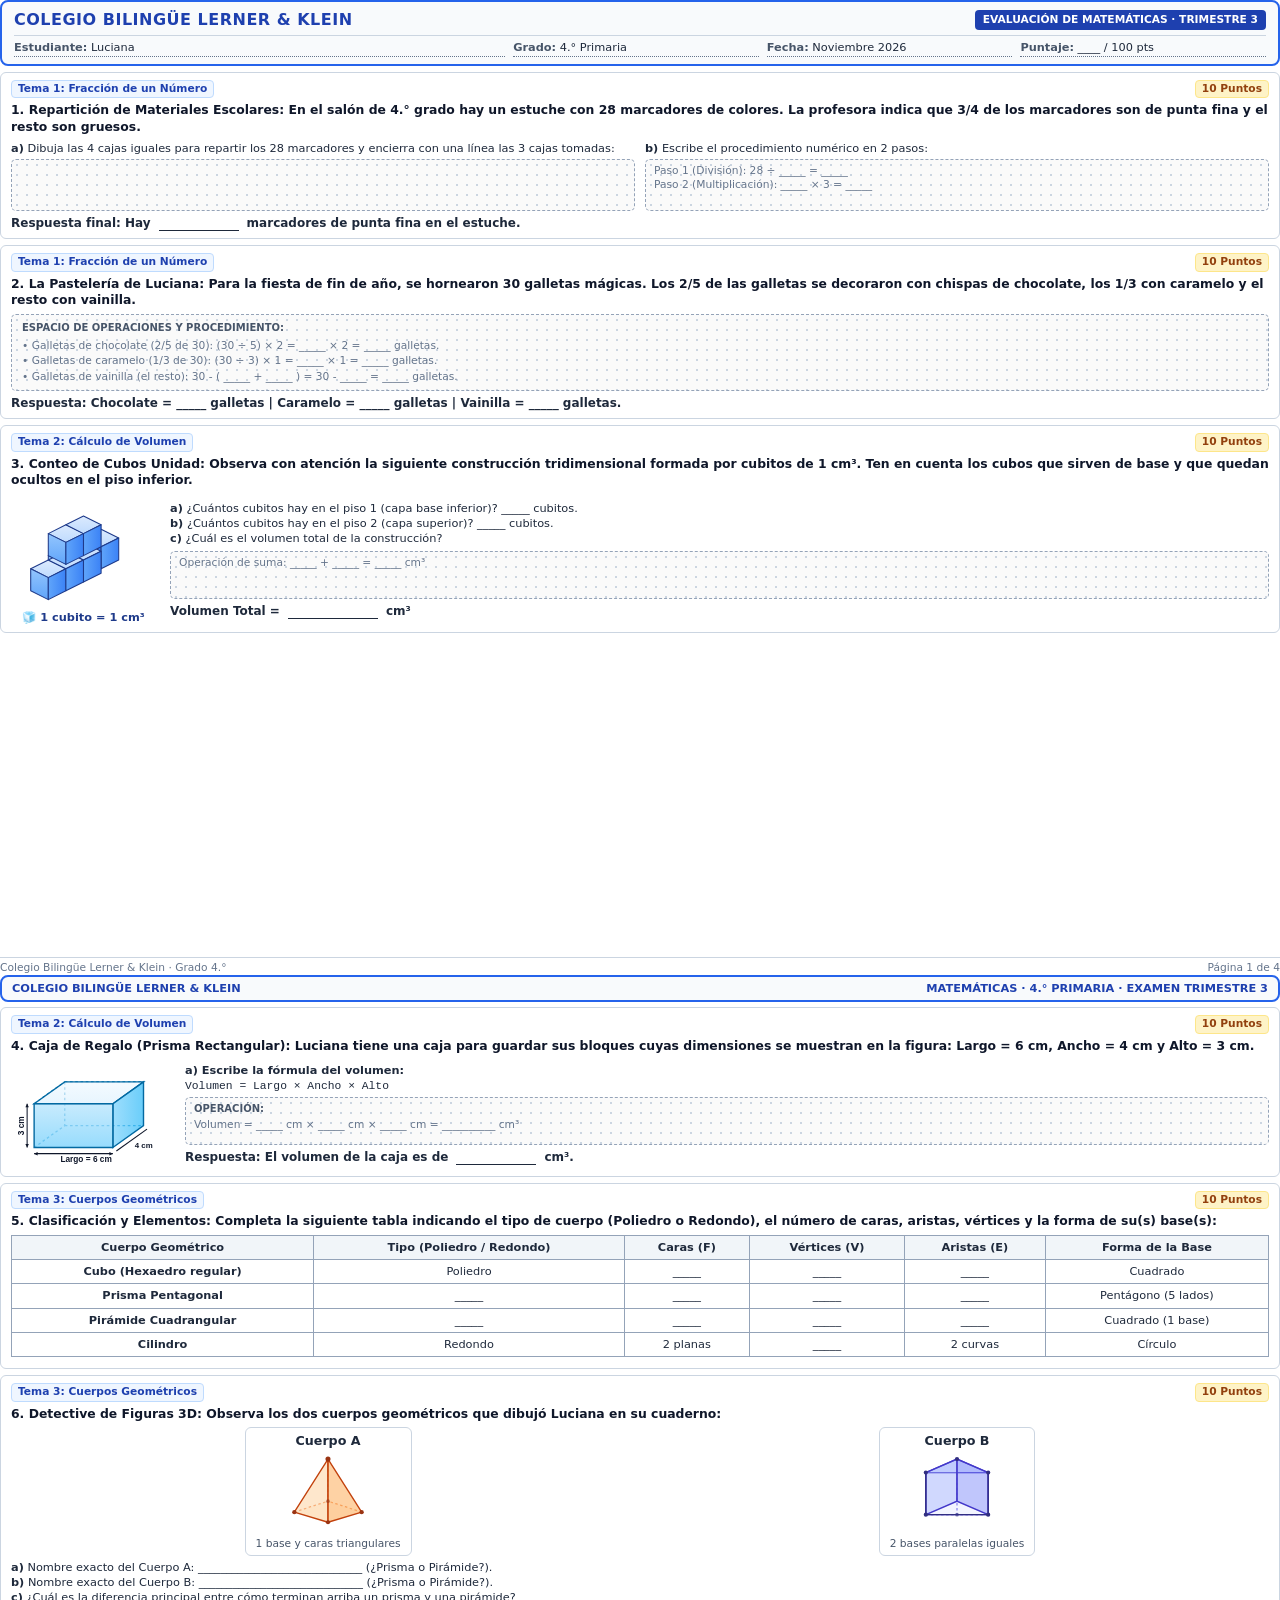
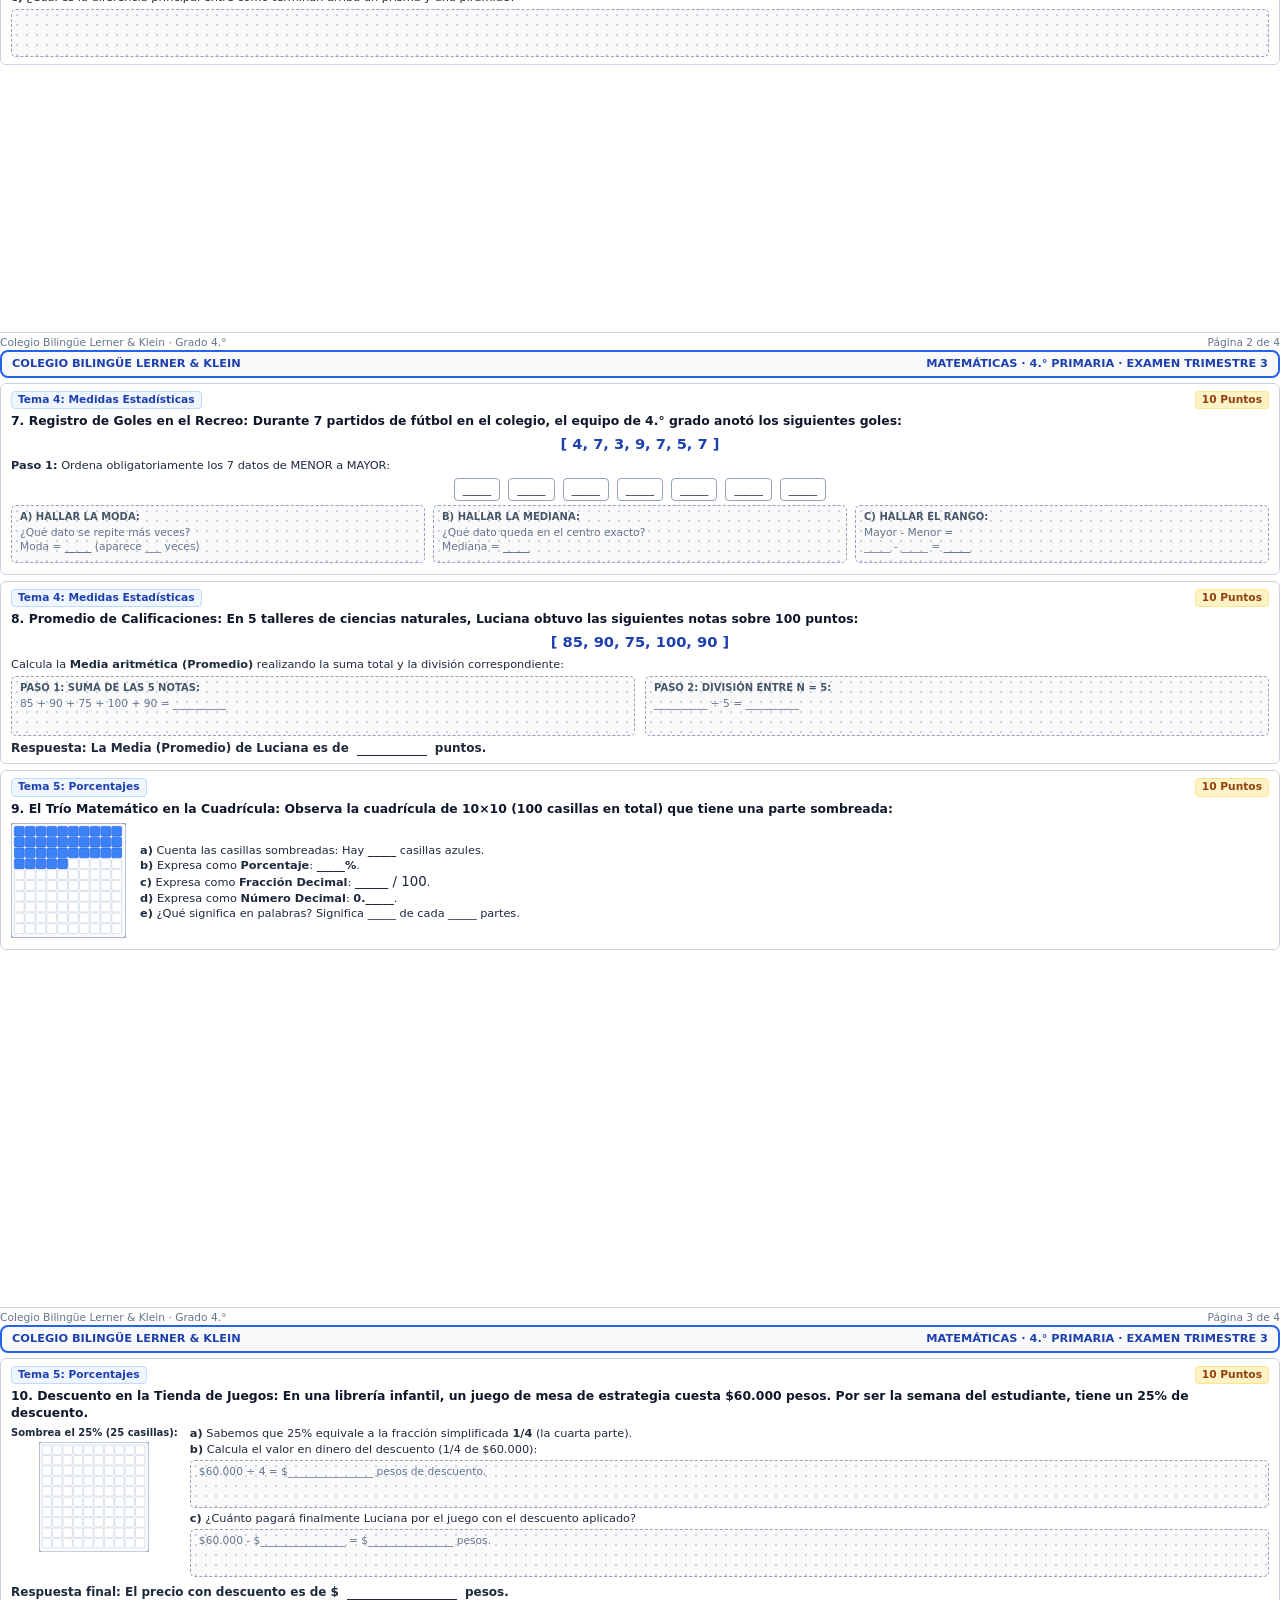
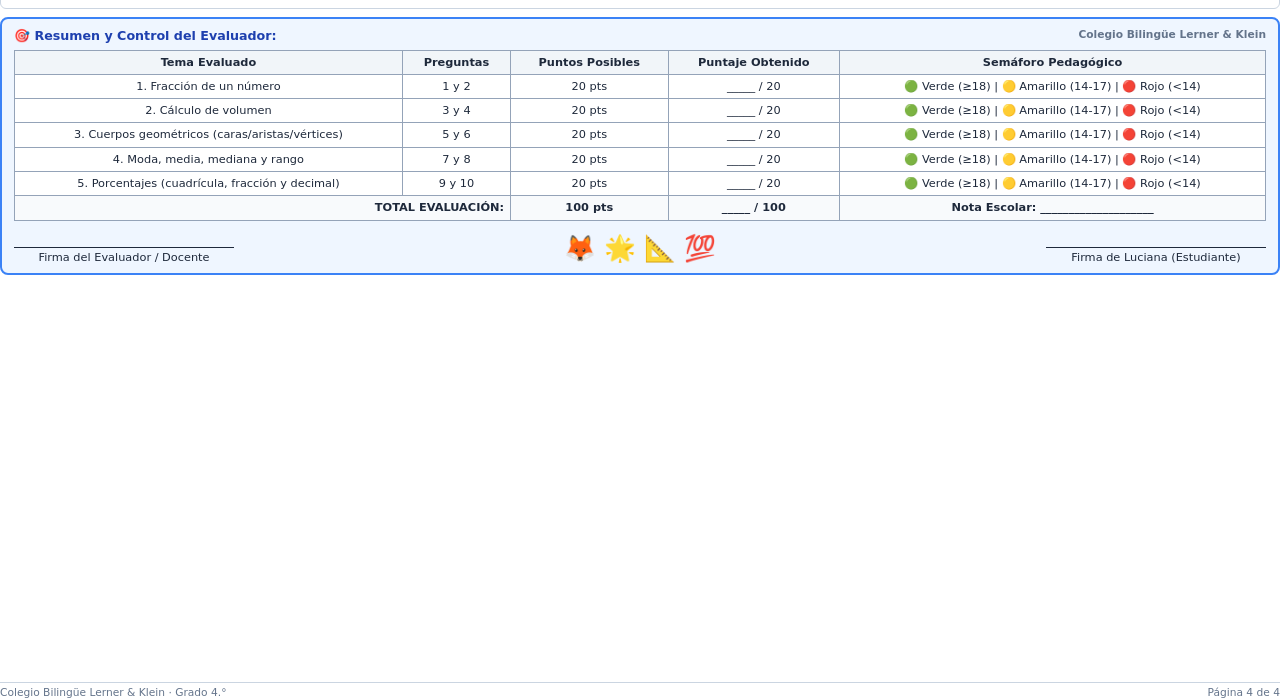
==== simulacro_examen_matematicas.html @ aa6ac7ab "feat: Aventura Matemática Trimestre 3 - Grado 4.° Colegio Lerner & Klein" ====
<!DOCTYPE html>
<html lang="es">
<head>
<meta charset="utf-8">
<title>Simulacro de Examen - Matemáticas Primaria Grado 4.°</title>
<style>
  @page {
    size: letter portrait;
    margin: 9mm 11mm 9mm 11mm;
  }
  * {
    box-sizing: border-box;
  }
  body {
    font-family: 'Lato', 'DejaVu Sans', 'Helvetica Neue', Arial, sans-serif;
    color: #1e293b;
    margin: 0;
    padding: 0;
    font-size: 9.5pt;
    line-height: 1.35;
    background: #ffffff;
  }
  .page {
    page-break-after: always;
    height: 258mm;
    max-height: 258mm;
    display: flex;
    flex-direction: column;
    justify-content: space-between;
    position: relative;
    overflow: hidden;
  }
  .page:last-child {
    page-break-after: avoid;
  }
  
  /* Encabezado Escolar */
  .header-card {
    border: 2px solid #2563eb;
    border-radius: 8px;
    padding: 7px 12px;
    background: #f8fafc;
    margin-bottom: 6px;
  }
  .header-title-row {
    display: flex;
    justify-content: space-between;
    align-items: center;
    border-bottom: 1.5px solid #cbd5e1;
    padding-bottom: 4px;
    margin-bottom: 4px;
  }
  .school-title {
    font-size: 12pt;
    font-weight: 800;
    color: #1e40af;
    text-transform: uppercase;
    letter-spacing: 0.5px;
  }
  .badge-exam {
    background: #1e40af;
    color: white;
    padding: 3px 8px;
    border-radius: 4px;
    font-size: 8pt;
    font-weight: 700;
  }
  .header-info-grid {
    display: grid;
    grid-template-columns: 2fr 1fr 1fr 1fr;
    gap: 8px;
    font-size: 8.5pt;
  }
  .field-box {
    border-bottom: 1px dotted #64748b;
    padding-bottom: 1px;
  }
  .field-label {
    font-weight: 700;
    color: #475569;
  }
  
  /* Cajas de Preguntas */
  .question-card {
    border: 1.5px solid #cbd5e1;
    border-radius: 6px;
    padding: 7px 10px;
    margin-bottom: 6px;
    background: #ffffff;
  }
  .question-header {
    display: flex;
    justify-content: space-between;
    align-items: center;
    margin-bottom: 4px;
  }
  .q-badge {
    background: #eff6ff;
    color: #1e40af;
    border: 1px solid #bfdbfe;
    border-radius: 4px;
    padding: 1px 6px;
    font-weight: 800;
    font-size: 8pt;
  }
  .q-points {
    background: #fef3c7;
    color: #92400e;
    border: 1px solid #fde68a;
    border-radius: 4px;
    padding: 1px 6px;
    font-weight: 800;
    font-size: 8pt;
  }
  .q-text {
    font-weight: 600;
    font-size: 9.3pt;
    color: #0f172a;
    margin-bottom: 5px;
  }
  
  /* Espacios de Trabajo / Procedimiento */
  .work-grid {
    border: 1px dashed #94a3b8;
    background-color: #fafafa;
    background-image: radial-gradient(#cbd5e1 1px, transparent 1px);
    background-size: 10px 10px;
    border-radius: 5px;
    min-height: 48px;
    padding: 4px 8px;
    font-size: 8pt;
    color: #64748b;
  }
  .work-grid-title {
    font-weight: 700;
    color: #475569;
    font-size: 7.5pt;
    text-transform: uppercase;
    margin-bottom: 2px;
  }
  
  .answer-box {
    display: flex;
    align-items: center;
    gap: 8px;
    margin-top: 4px;
    font-weight: 700;
    font-size: 9pt;
  }
  .answer-line {
    flex: 1;
    border-bottom: 1.5px solid #1e293b;
    min-height: 16px;
  }
  
  .footer-row {
    display: flex;
    justify-content: space-between;
    align-items: center;
    border-top: 1px solid #cbd5e1;
    padding-top: 3px;
    font-size: 8pt;
    color: #64748b;
  }

  /* Tablas de Examen */
  .exam-table {
    width: 100%;
    border-collapse: collapse;
    margin: 4px 0;
    font-size: 8.5pt;
  }
  .exam-table th, .exam-table td {
    border: 1px solid #94a3b8;
    padding: 4px 6px;
    text-align: center;
  }
  .exam-table th {
    background: #f1f5f9;
    font-weight: 700;
    color: #1e293b;
  }
</style>
</head>
<body>

<!-- PÁGINA 1: FRACCIONES DE UN NÚMERO Y VOLUMEN -->
<div class="page">
  <div>
    <div class="header-card">
      <div class="header-title-row">
        <div class="school-title">Colegio Bilingüe Lerner & Klein</div>
        <div class="badge-exam">EVALUACIÓN DE MATEMÁTICAS · TRIMESTRE 3</div>
      </div>
      <div class="header-info-grid">
        <div class="field-box"><span class="field-label">Estudiante:</span> Luciana</div>
        <div class="field-box"><span class="field-label">Grado:</span> 4.° Primaria</div>
        <div class="field-box"><span class="field-label">Fecha:</span> Noviembre 2026</div>
        <div class="field-box"><span class="field-label">Puntaje:</span> ____ / 100 pts</div>
      </div>
    </div>

    <!-- PREGUNTA 1: Fracción de un número con reparto gráfico -->
    <div class="question-card">
      <div class="question-header">
        <span class="q-badge">Tema 1: Fracción de un Número</span>
        <span class="q-points">10 Puntos</span>
      </div>
      <div class="q-text">
        <b>1. Repartición de Materiales Escolares:</b> En el salón de 4.° grado hay un estuche con <b>28 marcadores de colores</b>.
        La profesora indica que <b>3/4</b> de los marcadores son de punta fina y el resto son gruesos.
      </div>
      <div style="display: flex; gap: 10px; margin-bottom: 4px;">
        <div style="flex: 1;">
          <div style="font-size: 8.5pt; margin-bottom: 3px;">
            <b>a)</b> Dibuja las 4 cajas iguales para repartir los 28 marcadores y encierra con una línea las 3 cajas tomadas:
          </div>
          <div class="work-grid" style="height: 52px;"></div>
        </div>
        <div style="flex: 1;">
          <div style="font-size: 8.5pt; margin-bottom: 3px;">
            <b>b)</b> Escribe el procedimiento numérico en 2 pasos:
          </div>
          <div class="work-grid" style="height: 52px;">
            Paso 1 (División): 28 ÷ _____ = _____<br>
            Paso 2 (Multiplicación): _____ × 3 = _____
          </div>
        </div>
      </div>
      <div class="answer-box">
        <span>Respuesta final: Hay</span>
        <div class="answer-line" style="max-width: 80px;"></div>
        <span>marcadores de punta fina en el estuche.</span>
      </div>
    </div>

    <!-- PREGUNTA 2: Problema contextual de fracciones -->
    <div class="question-card">
      <div class="question-header">
        <span class="q-badge">Tema 1: Fracción de un Número</span>
        <span class="q-points">10 Puntos</span>
      </div>
      <div class="q-text">
        <b>2. La Pastelería de Luciana:</b> Para la fiesta de fin de año, se hornearon <b>30 galletas mágicas</b>.
        Los <b>2/5</b> de las galletas se decoraron con chispas de chocolate, los <b>1/3</b> con caramelo y el resto con vainilla.
      </div>
      <div class="work-grid" style="min-height: 66px; padding: 6px 10px; margin-bottom: 4px; line-height: 1.45;">
        <div class="work-grid-title">Espacio de Operaciones y Procedimiento:</div>
        • Galletas de chocolate (2/5 de 30): (30 ÷ 5) × 2 = _____ × 2 = _____ galletas.<br>
        • Galletas de caramelo (1/3 de 30): (30 ÷ 3) × 1 = _____ × 1 = _____ galletas.<br>
        • Galletas de vainilla (el resto): 30 - ( _____ + _____ ) = 30 - _____ = _____ galletas.
      </div>
      <div class="answer-box">
        <span>Respuesta: Chocolate = _____ galletas | Caramelo = _____ galletas | Vainilla = _____ galletas.</span>
      </div>
    </div>

    <!-- PREGUNTA 3: Cálculo de volumen por conteo de cubitos -->
    <div class="question-card">
      <div class="question-header">
        <span class="q-badge">Tema 2: Cálculo de Volumen</span>
        <span class="q-points">10 Puntos</span>
      </div>
      <div class="q-text">
        <b>3. Conteo de Cubos Unidad:</b> Observa con atención la siguiente construcción tridimensional formada por cubitos de <b>1 cm³</b>.
        Ten en cuenta los cubos que sirven de base y que quedan ocultos en el piso inferior.
      </div>
      <div style="display: flex; gap: 14px; align-items: center;">
        <div style="text-align: center;">
          <svg width="145" height="110" viewBox="0 0 140 125" xmlns="http://www.w3.org/2000/svg">
      <defs>
        <linearGradient id="topG" x1="0" y1="1" x2="0" y2="0">
          <stop offset="0%" stop-color="#bfdbfe"/>
          <stop offset="100%" stop-color="#dbeafe"/>
        </linearGradient>
        <linearGradient id="frontG" x1="0" y1="0" x2="0" y2="1">
          <stop offset="0%" stop-color="#93c5fd"/>
          <stop offset="100%" stop-color="#60a5fa"/>
        </linearGradient>
        <linearGradient id="sideG" x1="0" y1="0" x2="1" y2="0">
          <stop offset="0%" stop-color="#60a5fa"/>
          <stop offset="100%" stop-color="#3b82f6"/>
        </linearGradient>
      </defs>
      <!-- Capa inferior: 3 de ancho, 2 de fondo -->
      <g stroke="#1e3a8a" stroke-width="1.2" stroke-linejoin="round">
        <!-- Cubo (0,0,0) -->
        <polygon points="30,70 50,60 70,70 50,80" fill="url(#topG)"/>
        <polygon points="30,70 50,80 50,105 30,95" fill="url(#frontG)"/>
        <polygon points="50,80 70,70 70,95 50,105" fill="url(#sideG)"/>
        
        <!-- Cubo (1,0,0) -->
        <polygon points="50,60 70,50 90,60 70,70" fill="url(#topG)"/>
        <polygon points="70,70 90,60 90,85 70,95" fill="url(#sideG)"/>

        <!-- Cubo (2,0,0) -->
        <polygon points="70,50 90,40 110,50 90,60" fill="url(#topG)"/>
        <polygon points="90,60 110,50 110,75 90,85" fill="url(#sideG)"/>

        <!-- Fila frontal -->
        <!-- Cubo (0,0,1) -->
        <polygon points="10,85 30,75 50,85 30,95" fill="url(#topG)"/>
        <polygon points="10,85 30,95 30,120 10,110" fill="url(#frontG)"/>
        <polygon points="30,95 50,85 50,110 30,120" fill="url(#sideG)"/>

        <!-- Cubo (1,0,1) -->
        <polygon points="30,75 50,65 70,75 50,85" fill="url(#topG)"/>
        <polygon points="50,85 70,75 70,100 50,110" fill="url(#sideG)"/>

        <!-- Cubo (2,0,1) -->
        <polygon points="50,65 70,55 90,65 70,75" fill="url(#topG)"/>
        <polygon points="70,75 90,65 90,90 70,100" fill="url(#sideG)"/>

        <!-- Capa superior (piso 2): 2 cubos sobre la fila trasera -->
        <polygon points="30,45 50,35 70,45 50,55" fill="url(#topG)"/>
        <polygon points="30,45 50,55 50,80 30,70" fill="url(#frontG)"/>
        <polygon points="50,55 70,45 70,70 50,80" fill="url(#sideG)"/>

        <polygon points="50,35 70,25 90,35 70,45" fill="url(#topG)"/>
        <polygon points="70,45 90,35 90,60 70,70" fill="url(#sideG)"/>
      </g>
    </svg>
          <div style="font-size: 8.5pt; font-weight: bold; color: #1e3a8a; margin-top: 2px;">🧊 1 cubito = 1 cm³</div>
        </div>
        <div style="flex: 1;">
          <div style="font-size: 8.5pt; margin-bottom: 4px;">
            <b>a)</b> ¿Cuántos cubitos hay en el piso 1 (capa base inferior)? _____ cubitos.<br>
            <b>b)</b> ¿Cuántos cubitos hay en el piso 2 (capa superior)? _____ cubitos.<br>
            <b>c)</b> ¿Cuál es el volumen total de la construcción?
          </div>
          <div class="work-grid" style="height: 38px;">
            Operación de suma: _____ + _____ = _____ cm³
          </div>
          <div class="answer-box">
            <span>Volumen Total =</span>
            <div class="answer-line" style="max-width: 90px;"></div>
            <span>cm³</span>
          </div>
        </div>
      </div>
    </div>
  </div>

  <div class="footer-row">
    <span>Colegio Bilingüe Lerner & Klein · Grado 4.°</span>
    <span>Página 1 de 4</span>
  </div>
</div>

<!-- PÁGINA 2: VOLUMEN DE ORTOEDROS Y CLASIFICACIÓN DE CUERPOS 3D -->
<div class="page">
  <div>
    <div class="header-card" style="padding: 4px 10px; margin-bottom: 5px;">
      <div style="display: flex; justify-content: space-between; font-size: 8.5pt; font-weight: 700; color: #1e40af;">
        <span>COLEGIO BILINGÜE LERNER & KLEIN</span>
        <span>MATEMÁTICAS · 4.° PRIMARIA · EXAMEN TRIMESTRE 3</span>
      </div>
    </div>

    <!-- PREGUNTA 4: Volumen de prisma rectangular (fórmula) -->
    <div class="question-card">
      <div class="question-header">
        <span class="q-badge">Tema 2: Cálculo de Volumen</span>
        <span class="q-points">10 Puntos</span>
      </div>
      <div class="q-text">
        <b>4. Caja de Regalo (Prisma Rectangular):</b> Luciana tiene una caja para guardar sus bloques cuyas dimensiones se muestran en la figura:
        <b>Largo = 6 cm</b>, <b>Ancho = 4 cm</b> y <b>Alto = 3 cm</b>.
      </div>
      <div style="display: flex; gap: 14px; align-items: center;">
        <div style="text-align: center;">
          <svg width="160" height="105" viewBox="0 0 170 120" xmlns="http://www.w3.org/2000/svg">
      <defs>
        <linearGradient id="pFront" x1="0" y1="0" x2="0" y2="1">
          <stop offset="0%" stop-color="#bae6fd"/>
          <stop offset="100%" stop-color="#7dd3fc"/>
        </linearGradient>
        <linearGradient id="pTop" x1="0" y1="1" x2="0" y2="0">
          <stop offset="0%" stop-color="#e0f2fe"/>
          <stop offset="100%" stop-color="#f0f9ff"/>
        </linearGradient>
        <linearGradient id="pSide" x1="0" y1="0" x2="1" y2="0">
          <stop offset="0%" stop-color="#7dd3fc"/>
          <stop offset="100%" stop-color="#38bdf8"/>
        </linearGradient>
      </defs>
      <!-- Aristas ocultas punteadas -->
      <line x1="20" y1="50" x2="55" y2="25" stroke="#0284c7" stroke-width="1.5" stroke-dasharray="3,3"/>
      <line x1="55" y1="25" x2="145" y2="25" stroke="#0284c7" stroke-width="1.5" stroke-dasharray="3,3"/>
      <line x1="55" y1="25" x2="55" y2="75" stroke="#0284c7" stroke-width="1.5" stroke-dasharray="3,3"/>
      <line x1="20" y1="100" x2="55" y2="75" stroke="#0284c7" stroke-width="1.5" stroke-dasharray="3,3"/>
      <line x1="55" y1="75" x2="145" y2="75" stroke="#0284c7" stroke-width="1.5" stroke-dasharray="3,3"/>

      <!-- Caras visibles -->
      <polygon points="20,50 110,50 145,25 55,25" fill="url(#pTop)" stroke="#0369a1" stroke-width="1.6" fill-opacity="0.75"/>
      <polygon points="110,50 145,25 145,75 110,100" fill="url(#pSide)" stroke="#0369a1" stroke-width="1.6" fill-opacity="0.75"/>
      <polygon points="20,50 110,50 110,100 20,100" fill="url(#pFront)" stroke="#0369a1" stroke-width="1.6" fill-opacity="0.8"/>

      <!-- Cotas y medidas -->
      <!-- Largo: 6 cm -->
      <line x1="20" y1="107" x2="110" y2="107" stroke="#0f172a" stroke-width="1.2"/>
      <polygon points="20,107 24,105 24,109" fill="#0f172a"/>
      <polygon points="110,107 106,105 106,109" fill="#0f172a"/>
      <text x="50" y="117" font-family="sans-serif" font-size="9.5" font-weight="bold" fill="#0f172a">Largo = 6 cm</text>

      <!-- Alto: 3 cm -->
      <line x1="12" y1="50" x2="12" y2="100" stroke="#0f172a" stroke-width="1.2"/>
      <polygon points="12,50 10,54 14,54" fill="#0f172a"/>
      <polygon points="12,100 10,96 14,96" fill="#0f172a"/>
      <text x="0" y="78" font-family="sans-serif" font-size="9.5" font-weight="bold" fill="#0f172a" transform="rotate(-90 8,78)">3 cm</text>

      <!-- Ancho / Profundidad: 4 cm -->
      <line x1="114" y1="104" x2="149" y2="79" stroke="#0f172a" stroke-width="1.2"/>
      <text x="135" y="100" font-family="sans-serif" font-size="9" font-weight="bold" fill="#0f172a">4 cm</text>
    </svg>
        </div>
        <div style="flex: 1;">
          <div style="font-size: 8.5pt; margin-bottom: 3px;">
            <b>a) Escribe la fórmula del volumen:</b><br>
            <code>Volumen = Largo × Ancho × Alto</code>
          </div>
          <div class="work-grid" style="height: 48px;">
            <div class="work-grid-title">Operación:</div>
            Volumen = _____ cm × _____ cm × _____ cm = __________ cm³
          </div>
          <div class="answer-box">
            <span>Respuesta: El volumen de la caja es de</span>
            <div class="answer-line" style="max-width: 80px;"></div>
            <span>cm³.</span>
          </div>
        </div>
      </div>
    </div>

    <!-- PREGUNTA 5: Tabla comparativa de Cuerpos 3D -->
    <div class="question-card">
      <div class="question-header">
        <span class="q-badge">Tema 3: Cuerpos Geométricos</span>
        <span class="q-points">10 Puntos</span>
      </div>
      <div class="q-text">
        <b>5. Clasificación y Elementos:</b> Completa la siguiente tabla indicando el tipo de cuerpo (Poliedro o Redondo),
        el número de caras, aristas, vértices y la forma de su(s) base(s):
      </div>
      <table class="exam-table">
        <thead>
          <tr>
            <th>Cuerpo Geométrico</th>
            <th>Tipo (Poliedro / Redondo)</th>
            <th>Caras (F)</th>
            <th>Vértices (V)</th>
            <th>Aristas (E)</th>
            <th>Forma de la Base</th>
          </tr>
        </thead>
        <tbody>
          <tr>
            <td style="font-weight:700;">Cubo (Hexaedro regular)</td>
            <td>Poliedro</td>
            <td>_____</td>
            <td>_____</td>
            <td>_____</td>
            <td>Cuadrado</td>
          </tr>
          <tr>
            <td style="font-weight:700;">Prisma Pentagonal</td>
            <td>_____</td>
            <td>_____</td>
            <td>_____</td>
            <td>_____</td>
            <td>Pentágono (5 lados)</td>
          </tr>
          <tr>
            <td style="font-weight:700;">Pirámide Cuadrangular</td>
            <td>_____</td>
            <td>_____</td>
            <td>_____</td>
            <td>_____</td>
            <td>Cuadrado (1 base)</td>
          </tr>
          <tr>
            <td style="font-weight:700;">Cilindro</td>
            <td>Redondo</td>
            <td>2 planas</td>
            <td>_____</td>
            <td>2 curvas</td>
            <td>Círculo</td>
          </tr>
        </tbody>
      </table>
    </div>

    <!-- PREGUNTA 6: Diferenciación visual de Pirámide vs Prisma -->
    <div class="question-card">
      <div class="question-header">
        <span class="q-badge">Tema 3: Cuerpos Geométricos</span>
        <span class="q-points">10 Puntos</span>
      </div>
      <div class="q-text">
        <b>6. Detective de Figuras 3D:</b> Observa los dos cuerpos geométricos que dibujó Luciana en su cuaderno:
      </div>
      <div style="display: flex; justify-content: space-around; align-items: center; margin: 4px 0;">
        <div style="text-align: center; border: 1px solid #cbd5e1; border-radius: 6px; padding: 4px 10px;">
          <b>Cuerpo A</b><br>
          <svg width="100" height="80" viewBox="0 0 110 95" xmlns="http://www.w3.org/2000/svg">
      <!-- Base cuadrilátera en perspectiva: A(15,75), B(55,87), C(95,75), D(55,62) -->
      <!-- Aristas ocultas punteadas de la base -->
      <line x1="15" y1="75" x2="55" y2="62" stroke="#ea580c" stroke-width="1.5" stroke-dasharray="3,3"/>
      <line x1="95" y1="75" x2="55" y2="62" stroke="#ea580c" stroke-width="1.5" stroke-dasharray="3,3"/>
      <line x1="55" y1="12" x2="55" y2="62" stroke="#ea580c" stroke-width="1.5" stroke-dasharray="3,3"/>

      <!-- Base sombreada -->
      <polygon points="15,75 55,87 95,75 55,62" fill="#ffedd5" fill-opacity="0.4"/>

      <!-- Caras frontales -->
      <polygon points="55,12 15,75 55,87" fill="#fed7aa" fill-opacity="0.6" stroke="#c2410c" stroke-width="1.6"/>
      <polygon points="55,12 55,87 95,75" fill="#fdba74" fill-opacity="0.65" stroke="#c2410c" stroke-width="1.6"/>

      <!-- Vértices -->
      <circle cx="55" cy="12" r="3" fill="#9a3412"/> <!-- Cúspide -->
      <circle cx="15" cy="75" r="2.5" fill="#9a3412"/>
      <circle cx="55" cy="87" r="2.5" fill="#9a3412"/>
      <circle cx="95" cy="75" r="2.5" fill="#9a3412"/>
      <circle cx="55" cy="62" r="2.2" fill="#9a3412" fill-opacity="0.6"/>
    </svg><br>
          <span style="font-size: 8pt; color: #475569;">1 base y caras triangulares</span>
        </div>
        <div style="text-align: center; border: 1px solid #cbd5e1; border-radius: 6px; padding: 4px 10px;">
          <b>Cuerpo B</b><br>
          <svg width="100" height="80" viewBox="0 0 110 95" xmlns="http://www.w3.org/2000/svg">
      <!-- Arista trasera punteada -->
      <line x1="55" y1="28" x2="55" y2="78" stroke="#4f46e5" stroke-width="1.5" stroke-dasharray="3,3"/>
      <line x1="18" y1="78" x2="55" y2="78" stroke="#4f46e5" stroke-width="1.5" stroke-dasharray="3,3"/>
      <line x1="92" y1="78" x2="55" y2="78" stroke="#4f46e5" stroke-width="1.5" stroke-dasharray="3,3"/>

      <!-- Caras semitransparentes -->
      <polygon points="18,28 92,28 55,12" fill="#c7d2fe" fill-opacity="0.7" stroke="#4338ca" stroke-width="1.6"/>
      <polygon points="18,28 92,28 92,78 18,78" fill="#e0e7ff" fill-opacity="0.4" stroke="#4338ca" stroke-width="1.6"/>
      <polygon points="18,28 55,12 55,62 18,78" fill="#a5b4fc" fill-opacity="0.45" stroke="#4338ca" stroke-width="1.6"/>
      <polygon points="92,28 55,12 55,62 92,78" fill="#818cf8" fill-opacity="0.45" stroke="#4338ca" stroke-width="1.6"/>

      <!-- Aristas frontales -->
      <line x1="18" y1="28" x2="18" y2="78" stroke="#312e81" stroke-width="1.6"/>
      <line x1="92" y1="28" x2="92" y2="78" stroke="#312e81" stroke-width="1.6"/>
      <line x1="18" y1="78" x2="92" y2="78" stroke="#312e81" stroke-width="1.6"/>

      <!-- Vértices -->
      <circle cx="18" cy="28" r="2.5" fill="#312e81"/>
      <circle cx="92" cy="28" r="2.5" fill="#312e81"/>
      <circle cx="55" cy="12" r="2.5" fill="#312e81"/>
      <circle cx="18" cy="78" r="2.5" fill="#312e81"/>
      <circle cx="92" cy="78" r="2.5" fill="#312e81"/>
      <circle cx="55" cy="78" r="2.2" fill="#312e81" fill-opacity="0.6"/>
    </svg><br>
          <span style="font-size: 8pt; color: #475569;">2 bases paralelas iguales</span>
        </div>
      </div>
      <div style="font-size: 8.5pt;">
        <b>a)</b> Nombre exacto del Cuerpo A: _____________________________ (¿Prisma o Pirámide?).<br>
        <b>b)</b> Nombre exacto del Cuerpo B: _____________________________ (¿Prisma o Pirámide?).<br>
        <b>c)</b> ¿Cuál es la diferencia principal entre cómo terminan arriba un prisma y una pirámide?
      </div>
      <div class="work-grid" style="height: 28px; margin-top: 3px;"></div>
    </div>
  </div>

  <div class="footer-row">
    <span>Colegio Bilingüe Lerner & Klein · Grado 4.°</span>
    <span>Página 2 de 4</span>
  </div>
</div>

<!-- PÁGINA 3: MEDIDAS ESTADÍSTICAS (MODA, MEDIA, MEDIANA Y RANGO) -->
<div class="page">
  <div>
    <div class="header-card" style="padding: 4px 10px; margin-bottom: 5px;">
      <div style="display: flex; justify-content: space-between; font-size: 8.5pt; font-weight: 700; color: #1e40af;">
        <span>COLEGIO BILINGÜE LERNER & KLEIN</span>
        <span>MATEMÁTICAS · 4.° PRIMARIA · EXAMEN TRIMESTRE 3</span>
      </div>
    </div>

    <!-- PREGUNTA 7: Moda, Mediana y Rango -->
    <div class="question-card">
      <div class="question-header">
        <span class="q-badge">Tema 4: Medidas Estadísticas</span>
        <span class="q-points">10 Puntos</span>
      </div>
      <div class="q-text">
        <b>7. Registro de Goles en el Recreo:</b> Durante 7 partidos de fútbol en el colegio, el equipo de 4.° grado anotó los siguientes goles:
        <div style="text-align: center; font-size: 11pt; font-weight: 800; color: #1e40af; margin: 4px 0;">
          [ 4, 7, 3, 9, 7, 5, 7 ]
        </div>
      </div>
      <div style="font-size: 8.5pt; margin-bottom: 4px;">
        <b>Paso 1:</b> Ordena obligatoriamente los 7 datos de MENOR a MAYOR:<br>
        <div style="display: flex; gap: 8px; justify-content: center; margin: 4px 0;">
          <span style="border: 1px solid #94a3b8; padding: 3px 8px; border-radius: 4px;">_____</span>
          <span style="border: 1px solid #94a3b8; padding: 3px 8px; border-radius: 4px;">_____</span>
          <span style="border: 1px solid #94a3b8; padding: 3px 8px; border-radius: 4px;">_____</span>
          <span style="border: 1px solid #94a3b8; padding: 3px 8px; border-radius: 4px;">_____</span>
          <span style="border: 1px solid #94a3b8; padding: 3px 8px; border-radius: 4px;">_____</span>
          <span style="border: 1px solid #94a3b8; padding: 3px 8px; border-radius: 4px;">_____</span>
          <span style="border: 1px solid #94a3b8; padding: 3px 8px; border-radius: 4px;">_____</span>
        </div>
      </div>
      <div style="display: grid; grid-template-columns: 1fr 1fr 1fr; gap: 8px; margin-bottom: 4px;">
        <div class="work-grid" style="height: 58px;">
          <div class="work-grid-title">a) Hallar la MODA:</div>
          ¿Qué dato se repite más veces?<br>
          Moda = <b>_____</b> (aparece ___ veces)
        </div>
        <div class="work-grid" style="height: 58px;">
          <div class="work-grid-title">b) Hallar la MEDIANA:</div>
          ¿Qué dato queda en el centro exacto?<br>
          Mediana = <b>_____</b>
        </div>
        <div class="work-grid" style="height: 58px;">
          <div class="work-grid-title">c) Hallar el RANGO:</div>
          Mayor - Menor =<br>
          _____ - _____ = <b>_____</b>
        </div>
      </div>
    </div>

    <!-- PREGUNTA 8: Cálculo de la Media (Promedio) -->
    <div class="question-card">
      <div class="question-header">
        <span class="q-badge">Tema 4: Medidas Estadísticas</span>
        <span class="q-points">10 Puntos</span>
      </div>
      <div class="q-text">
        <b>8. Promedio de Calificaciones:</b> En 5 talleres de ciencias naturales, Luciana obtuvo las siguientes notas sobre 100 puntos:
        <div style="text-align: center; font-size: 11pt; font-weight: 800; color: #1e40af; margin: 4px 0;">
          [ 85, 90, 75, 100, 90 ]
        </div>
      </div>
      <div style="font-size: 8.5pt; margin-bottom: 4px;">
        Calcula la <b>Media aritmética (Promedio)</b> realizando la suma total y la división correspondiente:
      </div>
      <div style="display: flex; gap: 10px;">
        <div class="work-grid" style="flex: 1; height: 60px;">
          <div class="work-grid-title">Paso 1: Suma de las 5 notas:</div>
          85 + 90 + 75 + 100 + 90 = __________
        </div>
        <div class="work-grid" style="flex: 1; height: 60px;">
          <div class="work-grid-title">Paso 2: División entre N = 5:</div>
          __________ ÷ 5 = __________
        </div>
      </div>
      <div class="answer-box">
        <span>Respuesta: La Media (Promedio) de Luciana es de</span>
        <div class="answer-line" style="max-width: 70px;"></div>
        <span>puntos.</span>
      </div>
    </div>

    <!-- PREGUNTA 9: Porcentajes en cuadrícula de 100 -->
    <div class="question-card">
      <div class="question-header">
        <span class="q-badge">Tema 5: Porcentajes</span>
        <span class="q-points">10 Puntos</span>
      </div>
      <div class="q-text">
        <b>9. El Trío Matemático en la Cuadrícula:</b> Observa la cuadrícula de 10×10 (100 casillas en total) que tiene una parte sombreada:
      </div>
      <div style="display: flex; gap: 14px; align-items: center;">
        <div style="text-align: center;">
          <svg width="115" height="115" viewBox="0 0 135.0 135.0" xmlns="http://www.w3.org/2000/svg">
      <rect x="0" y="0" width="135.0" height="135.0" fill="#f8fafc" stroke="#94a3b8" stroke-width="1.5" rx="4"/>
      <rect x="4.0" y="4.0" width="11.5" height="11.5" fill="#3b82f6" stroke="#2563eb" stroke-width="0.8" rx="1.5"/><rect x="16.7" y="4.0" width="11.5" height="11.5" fill="#3b82f6" stroke="#2563eb" stroke-width="0.8" rx="1.5"/><rect x="29.4" y="4.0" width="11.5" height="11.5" fill="#3b82f6" stroke="#2563eb" stroke-width="0.8" rx="1.5"/><rect x="42.1" y="4.0" width="11.5" height="11.5" fill="#3b82f6" stroke="#2563eb" stroke-width="0.8" rx="1.5"/><rect x="54.8" y="4.0" width="11.5" height="11.5" fill="#3b82f6" stroke="#2563eb" stroke-width="0.8" rx="1.5"/><rect x="67.5" y="4.0" width="11.5" height="11.5" fill="#3b82f6" stroke="#2563eb" stroke-width="0.8" rx="1.5"/><rect x="80.2" y="4.0" width="11.5" height="11.5" fill="#3b82f6" stroke="#2563eb" stroke-width="0.8" rx="1.5"/><rect x="92.9" y="4.0" width="11.5" height="11.5" fill="#3b82f6" stroke="#2563eb" stroke-width="0.8" rx="1.5"/><rect x="105.6" y="4.0" width="11.5" height="11.5" fill="#3b82f6" stroke="#2563eb" stroke-width="0.8" rx="1.5"/><rect x="118.3" y="4.0" width="11.5" height="11.5" fill="#3b82f6" stroke="#2563eb" stroke-width="0.8" rx="1.5"/><rect x="4.0" y="16.7" width="11.5" height="11.5" fill="#3b82f6" stroke="#2563eb" stroke-width="0.8" rx="1.5"/><rect x="16.7" y="16.7" width="11.5" height="11.5" fill="#3b82f6" stroke="#2563eb" stroke-width="0.8" rx="1.5"/><rect x="29.4" y="16.7" width="11.5" height="11.5" fill="#3b82f6" stroke="#2563eb" stroke-width="0.8" rx="1.5"/><rect x="42.1" y="16.7" width="11.5" height="11.5" fill="#3b82f6" stroke="#2563eb" stroke-width="0.8" rx="1.5"/><rect x="54.8" y="16.7" width="11.5" height="11.5" fill="#3b82f6" stroke="#2563eb" stroke-width="0.8" rx="1.5"/><rect x="67.5" y="16.7" width="11.5" height="11.5" fill="#3b82f6" stroke="#2563eb" stroke-width="0.8" rx="1.5"/><rect x="80.2" y="16.7" width="11.5" height="11.5" fill="#3b82f6" stroke="#2563eb" stroke-width="0.8" rx="1.5"/><rect x="92.9" y="16.7" width="11.5" height="11.5" fill="#3b82f6" stroke="#2563eb" stroke-width="0.8" rx="1.5"/><rect x="105.6" y="16.7" width="11.5" height="11.5" fill="#3b82f6" stroke="#2563eb" stroke-width="0.8" rx="1.5"/><rect x="118.3" y="16.7" width="11.5" height="11.5" fill="#3b82f6" stroke="#2563eb" stroke-width="0.8" rx="1.5"/><rect x="4.0" y="29.4" width="11.5" height="11.5" fill="#3b82f6" stroke="#2563eb" stroke-width="0.8" rx="1.5"/><rect x="16.7" y="29.4" width="11.5" height="11.5" fill="#3b82f6" stroke="#2563eb" stroke-width="0.8" rx="1.5"/><rect x="29.4" y="29.4" width="11.5" height="11.5" fill="#3b82f6" stroke="#2563eb" stroke-width="0.8" rx="1.5"/><rect x="42.1" y="29.4" width="11.5" height="11.5" fill="#3b82f6" stroke="#2563eb" stroke-width="0.8" rx="1.5"/><rect x="54.8" y="29.4" width="11.5" height="11.5" fill="#3b82f6" stroke="#2563eb" stroke-width="0.8" rx="1.5"/><rect x="67.5" y="29.4" width="11.5" height="11.5" fill="#3b82f6" stroke="#2563eb" stroke-width="0.8" rx="1.5"/><rect x="80.2" y="29.4" width="11.5" height="11.5" fill="#3b82f6" stroke="#2563eb" stroke-width="0.8" rx="1.5"/><rect x="92.9" y="29.4" width="11.5" height="11.5" fill="#3b82f6" stroke="#2563eb" stroke-width="0.8" rx="1.5"/><rect x="105.6" y="29.4" width="11.5" height="11.5" fill="#3b82f6" stroke="#2563eb" stroke-width="0.8" rx="1.5"/><rect x="118.3" y="29.4" width="11.5" height="11.5" fill="#3b82f6" stroke="#2563eb" stroke-width="0.8" rx="1.5"/><rect x="4.0" y="42.1" width="11.5" height="11.5" fill="#3b82f6" stroke="#2563eb" stroke-width="0.8" rx="1.5"/><rect x="16.7" y="42.1" width="11.5" height="11.5" fill="#3b82f6" stroke="#2563eb" stroke-width="0.8" rx="1.5"/><rect x="29.4" y="42.1" width="11.5" height="11.5" fill="#3b82f6" stroke="#2563eb" stroke-width="0.8" rx="1.5"/><rect x="42.1" y="42.1" width="11.5" height="11.5" fill="#3b82f6" stroke="#2563eb" stroke-width="0.8" rx="1.5"/><rect x="54.8" y="42.1" width="11.5" height="11.5" fill="#3b82f6" stroke="#2563eb" stroke-width="0.8" rx="1.5"/><rect x="67.5" y="42.1" width="11.5" height="11.5" fill="#ffffff" stroke="#cbd5e1" stroke-width="0.8" rx="1.5"/><rect x="80.2" y="42.1" width="11.5" height="11.5" fill="#ffffff" stroke="#cbd5e1" stroke-width="0.8" rx="1.5"/><rect x="92.9" y="42.1" width="11.5" height="11.5" fill="#ffffff" stroke="#cbd5e1" stroke-width="0.8" rx="1.5"/><rect x="105.6" y="42.1" width="11.5" height="11.5" fill="#ffffff" stroke="#cbd5e1" stroke-width="0.8" rx="1.5"/><rect x="118.3" y="42.1" width="11.5" height="11.5" fill="#ffffff" stroke="#cbd5e1" stroke-width="0.8" rx="1.5"/><rect x="4.0" y="54.8" width="11.5" height="11.5" fill="#ffffff" stroke="#cbd5e1" stroke-width="0.8" rx="1.5"/><rect x="16.7" y="54.8" width="11.5" height="11.5" fill="#ffffff" stroke="#cbd5e1" stroke-width="0.8" rx="1.5"/><rect x="29.4" y="54.8" width="11.5" height="11.5" fill="#ffffff" stroke="#cbd5e1" stroke-width="0.8" rx="1.5"/><rect x="42.1" y="54.8" width="11.5" height="11.5" fill="#ffffff" stroke="#cbd5e1" stroke-width="0.8" rx="1.5"/><rect x="54.8" y="54.8" width="11.5" height="11.5" fill="#ffffff" stroke="#cbd5e1" stroke-width="0.8" rx="1.5"/><rect x="67.5" y="54.8" width="11.5" height="11.5" fill="#ffffff" stroke="#cbd5e1" stroke-width="0.8" rx="1.5"/><rect x="80.2" y="54.8" width="11.5" height="11.5" fill="#ffffff" stroke="#cbd5e1" stroke-width="0.8" rx="1.5"/><rect x="92.9" y="54.8" width="11.5" height="11.5" fill="#ffffff" stroke="#cbd5e1" stroke-width="0.8" rx="1.5"/><rect x="105.6" y="54.8" width="11.5" height="11.5" fill="#ffffff" stroke="#cbd5e1" stroke-width="0.8" rx="1.5"/><rect x="118.3" y="54.8" width="11.5" height="11.5" fill="#ffffff" stroke="#cbd5e1" stroke-width="0.8" rx="1.5"/><rect x="4.0" y="67.5" width="11.5" height="11.5" fill="#ffffff" stroke="#cbd5e1" stroke-width="0.8" rx="1.5"/><rect x="16.7" y="67.5" width="11.5" height="11.5" fill="#ffffff" stroke="#cbd5e1" stroke-width="0.8" rx="1.5"/><rect x="29.4" y="67.5" width="11.5" height="11.5" fill="#ffffff" stroke="#cbd5e1" stroke-width="0.8" rx="1.5"/><rect x="42.1" y="67.5" width="11.5" height="11.5" fill="#ffffff" stroke="#cbd5e1" stroke-width="0.8" rx="1.5"/><rect x="54.8" y="67.5" width="11.5" height="11.5" fill="#ffffff" stroke="#cbd5e1" stroke-width="0.8" rx="1.5"/><rect x="67.5" y="67.5" width="11.5" height="11.5" fill="#ffffff" stroke="#cbd5e1" stroke-width="0.8" rx="1.5"/><rect x="80.2" y="67.5" width="11.5" height="11.5" fill="#ffffff" stroke="#cbd5e1" stroke-width="0.8" rx="1.5"/><rect x="92.9" y="67.5" width="11.5" height="11.5" fill="#ffffff" stroke="#cbd5e1" stroke-width="0.8" rx="1.5"/><rect x="105.6" y="67.5" width="11.5" height="11.5" fill="#ffffff" stroke="#cbd5e1" stroke-width="0.8" rx="1.5"/><rect x="118.3" y="67.5" width="11.5" height="11.5" fill="#ffffff" stroke="#cbd5e1" stroke-width="0.8" rx="1.5"/><rect x="4.0" y="80.2" width="11.5" height="11.5" fill="#ffffff" stroke="#cbd5e1" stroke-width="0.8" rx="1.5"/><rect x="16.7" y="80.2" width="11.5" height="11.5" fill="#ffffff" stroke="#cbd5e1" stroke-width="0.8" rx="1.5"/><rect x="29.4" y="80.2" width="11.5" height="11.5" fill="#ffffff" stroke="#cbd5e1" stroke-width="0.8" rx="1.5"/><rect x="42.1" y="80.2" width="11.5" height="11.5" fill="#ffffff" stroke="#cbd5e1" stroke-width="0.8" rx="1.5"/><rect x="54.8" y="80.2" width="11.5" height="11.5" fill="#ffffff" stroke="#cbd5e1" stroke-width="0.8" rx="1.5"/><rect x="67.5" y="80.2" width="11.5" height="11.5" fill="#ffffff" stroke="#cbd5e1" stroke-width="0.8" rx="1.5"/><rect x="80.2" y="80.2" width="11.5" height="11.5" fill="#ffffff" stroke="#cbd5e1" stroke-width="0.8" rx="1.5"/><rect x="92.9" y="80.2" width="11.5" height="11.5" fill="#ffffff" stroke="#cbd5e1" stroke-width="0.8" rx="1.5"/><rect x="105.6" y="80.2" width="11.5" height="11.5" fill="#ffffff" stroke="#cbd5e1" stroke-width="0.8" rx="1.5"/><rect x="118.3" y="80.2" width="11.5" height="11.5" fill="#ffffff" stroke="#cbd5e1" stroke-width="0.8" rx="1.5"/><rect x="4.0" y="92.9" width="11.5" height="11.5" fill="#ffffff" stroke="#cbd5e1" stroke-width="0.8" rx="1.5"/><rect x="16.7" y="92.9" width="11.5" height="11.5" fill="#ffffff" stroke="#cbd5e1" stroke-width="0.8" rx="1.5"/><rect x="29.4" y="92.9" width="11.5" height="11.5" fill="#ffffff" stroke="#cbd5e1" stroke-width="0.8" rx="1.5"/><rect x="42.1" y="92.9" width="11.5" height="11.5" fill="#ffffff" stroke="#cbd5e1" stroke-width="0.8" rx="1.5"/><rect x="54.8" y="92.9" width="11.5" height="11.5" fill="#ffffff" stroke="#cbd5e1" stroke-width="0.8" rx="1.5"/><rect x="67.5" y="92.9" width="11.5" height="11.5" fill="#ffffff" stroke="#cbd5e1" stroke-width="0.8" rx="1.5"/><rect x="80.2" y="92.9" width="11.5" height="11.5" fill="#ffffff" stroke="#cbd5e1" stroke-width="0.8" rx="1.5"/><rect x="92.9" y="92.9" width="11.5" height="11.5" fill="#ffffff" stroke="#cbd5e1" stroke-width="0.8" rx="1.5"/><rect x="105.6" y="92.9" width="11.5" height="11.5" fill="#ffffff" stroke="#cbd5e1" stroke-width="0.8" rx="1.5"/><rect x="118.3" y="92.9" width="11.5" height="11.5" fill="#ffffff" stroke="#cbd5e1" stroke-width="0.8" rx="1.5"/><rect x="4.0" y="105.6" width="11.5" height="11.5" fill="#ffffff" stroke="#cbd5e1" stroke-width="0.8" rx="1.5"/><rect x="16.7" y="105.6" width="11.5" height="11.5" fill="#ffffff" stroke="#cbd5e1" stroke-width="0.8" rx="1.5"/><rect x="29.4" y="105.6" width="11.5" height="11.5" fill="#ffffff" stroke="#cbd5e1" stroke-width="0.8" rx="1.5"/><rect x="42.1" y="105.6" width="11.5" height="11.5" fill="#ffffff" stroke="#cbd5e1" stroke-width="0.8" rx="1.5"/><rect x="54.8" y="105.6" width="11.5" height="11.5" fill="#ffffff" stroke="#cbd5e1" stroke-width="0.8" rx="1.5"/><rect x="67.5" y="105.6" width="11.5" height="11.5" fill="#ffffff" stroke="#cbd5e1" stroke-width="0.8" rx="1.5"/><rect x="80.2" y="105.6" width="11.5" height="11.5" fill="#ffffff" stroke="#cbd5e1" stroke-width="0.8" rx="1.5"/><rect x="92.9" y="105.6" width="11.5" height="11.5" fill="#ffffff" stroke="#cbd5e1" stroke-width="0.8" rx="1.5"/><rect x="105.6" y="105.6" width="11.5" height="11.5" fill="#ffffff" stroke="#cbd5e1" stroke-width="0.8" rx="1.5"/><rect x="118.3" y="105.6" width="11.5" height="11.5" fill="#ffffff" stroke="#cbd5e1" stroke-width="0.8" rx="1.5"/><rect x="4.0" y="118.3" width="11.5" height="11.5" fill="#ffffff" stroke="#cbd5e1" stroke-width="0.8" rx="1.5"/><rect x="16.7" y="118.3" width="11.5" height="11.5" fill="#ffffff" stroke="#cbd5e1" stroke-width="0.8" rx="1.5"/><rect x="29.4" y="118.3" width="11.5" height="11.5" fill="#ffffff" stroke="#cbd5e1" stroke-width="0.8" rx="1.5"/><rect x="42.1" y="118.3" width="11.5" height="11.5" fill="#ffffff" stroke="#cbd5e1" stroke-width="0.8" rx="1.5"/><rect x="54.8" y="118.3" width="11.5" height="11.5" fill="#ffffff" stroke="#cbd5e1" stroke-width="0.8" rx="1.5"/><rect x="67.5" y="118.3" width="11.5" height="11.5" fill="#ffffff" stroke="#cbd5e1" stroke-width="0.8" rx="1.5"/><rect x="80.2" y="118.3" width="11.5" height="11.5" fill="#ffffff" stroke="#cbd5e1" stroke-width="0.8" rx="1.5"/><rect x="92.9" y="118.3" width="11.5" height="11.5" fill="#ffffff" stroke="#cbd5e1" stroke-width="0.8" rx="1.5"/><rect x="105.6" y="118.3" width="11.5" height="11.5" fill="#ffffff" stroke="#cbd5e1" stroke-width="0.8" rx="1.5"/><rect x="118.3" y="118.3" width="11.5" height="11.5" fill="#ffffff" stroke="#cbd5e1" stroke-width="0.8" rx="1.5"/>
    </svg>
        </div>
        <div style="flex: 1; font-size: 8.5pt;">
          <b>a)</b> Cuenta las casillas sombreadas: Hay <b>_____</b> casillas azules.<br>
          <b>b)</b> Expresa como <b>Porcentaje</b>: <b>_____%</b>.<br>
          <b>c)</b> Expresa como <b>Fracción Decimal</b>: <span style="font-size:10pt;">_____ / 100</span>.<br>
          <b>d)</b> Expresa como <b>Número Decimal</b>: <b>0._____</b>.<br>
          <b>e)</b> ¿Qué significa en palabras? Significa _____ de cada _____ partes.
        </div>
      </div>
    </div>
  </div>

  <div class="footer-row">
    <span>Colegio Bilingüe Lerner & Klein · Grado 4.°</span>
    <span>Página 3 de 4</span>
  </div>
</div>

<!-- PÁGINA 4: PROBLEMAS DE APLICACIÓN DE PORCENTAJES Y AUTOEVALUACIÓN -->
<div class="page">
  <div>
    <div class="header-card" style="padding: 4px 10px; margin-bottom: 5px;">
      <div style="display: flex; justify-content: space-between; font-size: 8.5pt; font-weight: 700; color: #1e40af;">
        <span>COLEGIO BILINGÜE LERNER & KLEIN</span>
        <span>MATEMÁTICAS · 4.° PRIMARIA · EXAMEN TRIMESTRE 3</span>
      </div>
    </div>

    <!-- PREGUNTA 10: Aplicación de Porcentajes en Compras -->
    <div class="question-card">
      <div class="question-header">
        <span class="q-badge">Tema 5: Porcentajes</span>
        <span class="q-points">10 Puntos</span>
      </div>
      <div class="q-text">
        <b>10. Descuento en la Tienda de Juegos:</b> En una librería infantil, un juego de mesa de estrategia cuesta <b>$60.000 pesos</b>.
        Por ser la semana del estudiante, tiene un <b>25% de descuento</b>.
      </div>
      <div style="display: flex; gap: 12px; margin-bottom: 4px;">
        <div style="text-align: center;">
          <div style="font-size: 7.5pt; font-weight: 700; margin-bottom: 2px;">Sombrea el 25% (25 casillas):</div>
          <svg width="110" height="110" viewBox="0 0 135.0 135.0" xmlns="http://www.w3.org/2000/svg">
      <rect x="0" y="0" width="135.0" height="135.0" fill="#f8fafc" stroke="#94a3b8" stroke-width="1.5" rx="4"/>
      <rect x="4.0" y="4.0" width="11.5" height="11.5" fill="#ffffff" stroke="#cbd5e1" stroke-width="0.8" rx="1.5"/><rect x="16.7" y="4.0" width="11.5" height="11.5" fill="#ffffff" stroke="#cbd5e1" stroke-width="0.8" rx="1.5"/><rect x="29.4" y="4.0" width="11.5" height="11.5" fill="#ffffff" stroke="#cbd5e1" stroke-width="0.8" rx="1.5"/><rect x="42.1" y="4.0" width="11.5" height="11.5" fill="#ffffff" stroke="#cbd5e1" stroke-width="0.8" rx="1.5"/><rect x="54.8" y="4.0" width="11.5" height="11.5" fill="#ffffff" stroke="#cbd5e1" stroke-width="0.8" rx="1.5"/><rect x="67.5" y="4.0" width="11.5" height="11.5" fill="#ffffff" stroke="#cbd5e1" stroke-width="0.8" rx="1.5"/><rect x="80.2" y="4.0" width="11.5" height="11.5" fill="#ffffff" stroke="#cbd5e1" stroke-width="0.8" rx="1.5"/><rect x="92.9" y="4.0" width="11.5" height="11.5" fill="#ffffff" stroke="#cbd5e1" stroke-width="0.8" rx="1.5"/><rect x="105.6" y="4.0" width="11.5" height="11.5" fill="#ffffff" stroke="#cbd5e1" stroke-width="0.8" rx="1.5"/><rect x="118.3" y="4.0" width="11.5" height="11.5" fill="#ffffff" stroke="#cbd5e1" stroke-width="0.8" rx="1.5"/><rect x="4.0" y="16.7" width="11.5" height="11.5" fill="#ffffff" stroke="#cbd5e1" stroke-width="0.8" rx="1.5"/><rect x="16.7" y="16.7" width="11.5" height="11.5" fill="#ffffff" stroke="#cbd5e1" stroke-width="0.8" rx="1.5"/><rect x="29.4" y="16.7" width="11.5" height="11.5" fill="#ffffff" stroke="#cbd5e1" stroke-width="0.8" rx="1.5"/><rect x="42.1" y="16.7" width="11.5" height="11.5" fill="#ffffff" stroke="#cbd5e1" stroke-width="0.8" rx="1.5"/><rect x="54.8" y="16.7" width="11.5" height="11.5" fill="#ffffff" stroke="#cbd5e1" stroke-width="0.8" rx="1.5"/><rect x="67.5" y="16.7" width="11.5" height="11.5" fill="#ffffff" stroke="#cbd5e1" stroke-width="0.8" rx="1.5"/><rect x="80.2" y="16.7" width="11.5" height="11.5" fill="#ffffff" stroke="#cbd5e1" stroke-width="0.8" rx="1.5"/><rect x="92.9" y="16.7" width="11.5" height="11.5" fill="#ffffff" stroke="#cbd5e1" stroke-width="0.8" rx="1.5"/><rect x="105.6" y="16.7" width="11.5" height="11.5" fill="#ffffff" stroke="#cbd5e1" stroke-width="0.8" rx="1.5"/><rect x="118.3" y="16.7" width="11.5" height="11.5" fill="#ffffff" stroke="#cbd5e1" stroke-width="0.8" rx="1.5"/><rect x="4.0" y="29.4" width="11.5" height="11.5" fill="#ffffff" stroke="#cbd5e1" stroke-width="0.8" rx="1.5"/><rect x="16.7" y="29.4" width="11.5" height="11.5" fill="#ffffff" stroke="#cbd5e1" stroke-width="0.8" rx="1.5"/><rect x="29.4" y="29.4" width="11.5" height="11.5" fill="#ffffff" stroke="#cbd5e1" stroke-width="0.8" rx="1.5"/><rect x="42.1" y="29.4" width="11.5" height="11.5" fill="#ffffff" stroke="#cbd5e1" stroke-width="0.8" rx="1.5"/><rect x="54.8" y="29.4" width="11.5" height="11.5" fill="#ffffff" stroke="#cbd5e1" stroke-width="0.8" rx="1.5"/><rect x="67.5" y="29.4" width="11.5" height="11.5" fill="#ffffff" stroke="#cbd5e1" stroke-width="0.8" rx="1.5"/><rect x="80.2" y="29.4" width="11.5" height="11.5" fill="#ffffff" stroke="#cbd5e1" stroke-width="0.8" rx="1.5"/><rect x="92.9" y="29.4" width="11.5" height="11.5" fill="#ffffff" stroke="#cbd5e1" stroke-width="0.8" rx="1.5"/><rect x="105.6" y="29.4" width="11.5" height="11.5" fill="#ffffff" stroke="#cbd5e1" stroke-width="0.8" rx="1.5"/><rect x="118.3" y="29.4" width="11.5" height="11.5" fill="#ffffff" stroke="#cbd5e1" stroke-width="0.8" rx="1.5"/><rect x="4.0" y="42.1" width="11.5" height="11.5" fill="#ffffff" stroke="#cbd5e1" stroke-width="0.8" rx="1.5"/><rect x="16.7" y="42.1" width="11.5" height="11.5" fill="#ffffff" stroke="#cbd5e1" stroke-width="0.8" rx="1.5"/><rect x="29.4" y="42.1" width="11.5" height="11.5" fill="#ffffff" stroke="#cbd5e1" stroke-width="0.8" rx="1.5"/><rect x="42.1" y="42.1" width="11.5" height="11.5" fill="#ffffff" stroke="#cbd5e1" stroke-width="0.8" rx="1.5"/><rect x="54.8" y="42.1" width="11.5" height="11.5" fill="#ffffff" stroke="#cbd5e1" stroke-width="0.8" rx="1.5"/><rect x="67.5" y="42.1" width="11.5" height="11.5" fill="#ffffff" stroke="#cbd5e1" stroke-width="0.8" rx="1.5"/><rect x="80.2" y="42.1" width="11.5" height="11.5" fill="#ffffff" stroke="#cbd5e1" stroke-width="0.8" rx="1.5"/><rect x="92.9" y="42.1" width="11.5" height="11.5" fill="#ffffff" stroke="#cbd5e1" stroke-width="0.8" rx="1.5"/><rect x="105.6" y="42.1" width="11.5" height="11.5" fill="#ffffff" stroke="#cbd5e1" stroke-width="0.8" rx="1.5"/><rect x="118.3" y="42.1" width="11.5" height="11.5" fill="#ffffff" stroke="#cbd5e1" stroke-width="0.8" rx="1.5"/><rect x="4.0" y="54.8" width="11.5" height="11.5" fill="#ffffff" stroke="#cbd5e1" stroke-width="0.8" rx="1.5"/><rect x="16.7" y="54.8" width="11.5" height="11.5" fill="#ffffff" stroke="#cbd5e1" stroke-width="0.8" rx="1.5"/><rect x="29.4" y="54.8" width="11.5" height="11.5" fill="#ffffff" stroke="#cbd5e1" stroke-width="0.8" rx="1.5"/><rect x="42.1" y="54.8" width="11.5" height="11.5" fill="#ffffff" stroke="#cbd5e1" stroke-width="0.8" rx="1.5"/><rect x="54.8" y="54.8" width="11.5" height="11.5" fill="#ffffff" stroke="#cbd5e1" stroke-width="0.8" rx="1.5"/><rect x="67.5" y="54.8" width="11.5" height="11.5" fill="#ffffff" stroke="#cbd5e1" stroke-width="0.8" rx="1.5"/><rect x="80.2" y="54.8" width="11.5" height="11.5" fill="#ffffff" stroke="#cbd5e1" stroke-width="0.8" rx="1.5"/><rect x="92.9" y="54.8" width="11.5" height="11.5" fill="#ffffff" stroke="#cbd5e1" stroke-width="0.8" rx="1.5"/><rect x="105.6" y="54.8" width="11.5" height="11.5" fill="#ffffff" stroke="#cbd5e1" stroke-width="0.8" rx="1.5"/><rect x="118.3" y="54.8" width="11.5" height="11.5" fill="#ffffff" stroke="#cbd5e1" stroke-width="0.8" rx="1.5"/><rect x="4.0" y="67.5" width="11.5" height="11.5" fill="#ffffff" stroke="#cbd5e1" stroke-width="0.8" rx="1.5"/><rect x="16.7" y="67.5" width="11.5" height="11.5" fill="#ffffff" stroke="#cbd5e1" stroke-width="0.8" rx="1.5"/><rect x="29.4" y="67.5" width="11.5" height="11.5" fill="#ffffff" stroke="#cbd5e1" stroke-width="0.8" rx="1.5"/><rect x="42.1" y="67.5" width="11.5" height="11.5" fill="#ffffff" stroke="#cbd5e1" stroke-width="0.8" rx="1.5"/><rect x="54.8" y="67.5" width="11.5" height="11.5" fill="#ffffff" stroke="#cbd5e1" stroke-width="0.8" rx="1.5"/><rect x="67.5" y="67.5" width="11.5" height="11.5" fill="#ffffff" stroke="#cbd5e1" stroke-width="0.8" rx="1.5"/><rect x="80.2" y="67.5" width="11.5" height="11.5" fill="#ffffff" stroke="#cbd5e1" stroke-width="0.8" rx="1.5"/><rect x="92.9" y="67.5" width="11.5" height="11.5" fill="#ffffff" stroke="#cbd5e1" stroke-width="0.8" rx="1.5"/><rect x="105.6" y="67.5" width="11.5" height="11.5" fill="#ffffff" stroke="#cbd5e1" stroke-width="0.8" rx="1.5"/><rect x="118.3" y="67.5" width="11.5" height="11.5" fill="#ffffff" stroke="#cbd5e1" stroke-width="0.8" rx="1.5"/><rect x="4.0" y="80.2" width="11.5" height="11.5" fill="#ffffff" stroke="#cbd5e1" stroke-width="0.8" rx="1.5"/><rect x="16.7" y="80.2" width="11.5" height="11.5" fill="#ffffff" stroke="#cbd5e1" stroke-width="0.8" rx="1.5"/><rect x="29.4" y="80.2" width="11.5" height="11.5" fill="#ffffff" stroke="#cbd5e1" stroke-width="0.8" rx="1.5"/><rect x="42.1" y="80.2" width="11.5" height="11.5" fill="#ffffff" stroke="#cbd5e1" stroke-width="0.8" rx="1.5"/><rect x="54.8" y="80.2" width="11.5" height="11.5" fill="#ffffff" stroke="#cbd5e1" stroke-width="0.8" rx="1.5"/><rect x="67.5" y="80.2" width="11.5" height="11.5" fill="#ffffff" stroke="#cbd5e1" stroke-width="0.8" rx="1.5"/><rect x="80.2" y="80.2" width="11.5" height="11.5" fill="#ffffff" stroke="#cbd5e1" stroke-width="0.8" rx="1.5"/><rect x="92.9" y="80.2" width="11.5" height="11.5" fill="#ffffff" stroke="#cbd5e1" stroke-width="0.8" rx="1.5"/><rect x="105.6" y="80.2" width="11.5" height="11.5" fill="#ffffff" stroke="#cbd5e1" stroke-width="0.8" rx="1.5"/><rect x="118.3" y="80.2" width="11.5" height="11.5" fill="#ffffff" stroke="#cbd5e1" stroke-width="0.8" rx="1.5"/><rect x="4.0" y="92.9" width="11.5" height="11.5" fill="#ffffff" stroke="#cbd5e1" stroke-width="0.8" rx="1.5"/><rect x="16.7" y="92.9" width="11.5" height="11.5" fill="#ffffff" stroke="#cbd5e1" stroke-width="0.8" rx="1.5"/><rect x="29.4" y="92.9" width="11.5" height="11.5" fill="#ffffff" stroke="#cbd5e1" stroke-width="0.8" rx="1.5"/><rect x="42.1" y="92.9" width="11.5" height="11.5" fill="#ffffff" stroke="#cbd5e1" stroke-width="0.8" rx="1.5"/><rect x="54.8" y="92.9" width="11.5" height="11.5" fill="#ffffff" stroke="#cbd5e1" stroke-width="0.8" rx="1.5"/><rect x="67.5" y="92.9" width="11.5" height="11.5" fill="#ffffff" stroke="#cbd5e1" stroke-width="0.8" rx="1.5"/><rect x="80.2" y="92.9" width="11.5" height="11.5" fill="#ffffff" stroke="#cbd5e1" stroke-width="0.8" rx="1.5"/><rect x="92.9" y="92.9" width="11.5" height="11.5" fill="#ffffff" stroke="#cbd5e1" stroke-width="0.8" rx="1.5"/><rect x="105.6" y="92.9" width="11.5" height="11.5" fill="#ffffff" stroke="#cbd5e1" stroke-width="0.8" rx="1.5"/><rect x="118.3" y="92.9" width="11.5" height="11.5" fill="#ffffff" stroke="#cbd5e1" stroke-width="0.8" rx="1.5"/><rect x="4.0" y="105.6" width="11.5" height="11.5" fill="#ffffff" stroke="#cbd5e1" stroke-width="0.8" rx="1.5"/><rect x="16.7" y="105.6" width="11.5" height="11.5" fill="#ffffff" stroke="#cbd5e1" stroke-width="0.8" rx="1.5"/><rect x="29.4" y="105.6" width="11.5" height="11.5" fill="#ffffff" stroke="#cbd5e1" stroke-width="0.8" rx="1.5"/><rect x="42.1" y="105.6" width="11.5" height="11.5" fill="#ffffff" stroke="#cbd5e1" stroke-width="0.8" rx="1.5"/><rect x="54.8" y="105.6" width="11.5" height="11.5" fill="#ffffff" stroke="#cbd5e1" stroke-width="0.8" rx="1.5"/><rect x="67.5" y="105.6" width="11.5" height="11.5" fill="#ffffff" stroke="#cbd5e1" stroke-width="0.8" rx="1.5"/><rect x="80.2" y="105.6" width="11.5" height="11.5" fill="#ffffff" stroke="#cbd5e1" stroke-width="0.8" rx="1.5"/><rect x="92.9" y="105.6" width="11.5" height="11.5" fill="#ffffff" stroke="#cbd5e1" stroke-width="0.8" rx="1.5"/><rect x="105.6" y="105.6" width="11.5" height="11.5" fill="#ffffff" stroke="#cbd5e1" stroke-width="0.8" rx="1.5"/><rect x="118.3" y="105.6" width="11.5" height="11.5" fill="#ffffff" stroke="#cbd5e1" stroke-width="0.8" rx="1.5"/><rect x="4.0" y="118.3" width="11.5" height="11.5" fill="#ffffff" stroke="#cbd5e1" stroke-width="0.8" rx="1.5"/><rect x="16.7" y="118.3" width="11.5" height="11.5" fill="#ffffff" stroke="#cbd5e1" stroke-width="0.8" rx="1.5"/><rect x="29.4" y="118.3" width="11.5" height="11.5" fill="#ffffff" stroke="#cbd5e1" stroke-width="0.8" rx="1.5"/><rect x="42.1" y="118.3" width="11.5" height="11.5" fill="#ffffff" stroke="#cbd5e1" stroke-width="0.8" rx="1.5"/><rect x="54.8" y="118.3" width="11.5" height="11.5" fill="#ffffff" stroke="#cbd5e1" stroke-width="0.8" rx="1.5"/><rect x="67.5" y="118.3" width="11.5" height="11.5" fill="#ffffff" stroke="#cbd5e1" stroke-width="0.8" rx="1.5"/><rect x="80.2" y="118.3" width="11.5" height="11.5" fill="#ffffff" stroke="#cbd5e1" stroke-width="0.8" rx="1.5"/><rect x="92.9" y="118.3" width="11.5" height="11.5" fill="#ffffff" stroke="#cbd5e1" stroke-width="0.8" rx="1.5"/><rect x="105.6" y="118.3" width="11.5" height="11.5" fill="#ffffff" stroke="#cbd5e1" stroke-width="0.8" rx="1.5"/><rect x="118.3" y="118.3" width="11.5" height="11.5" fill="#ffffff" stroke="#cbd5e1" stroke-width="0.8" rx="1.5"/>
    </svg>
        </div>
        <div style="flex: 1; font-size: 8.5pt;">
          <b>a)</b> Sabemos que 25% equivale a la fracción simplificada <b>1/4</b> (la cuarta parte).<br>
          <b>b)</b> Calcula el valor en dinero del descuento (1/4 de $60.000):
          <div class="work-grid" style="height: 38px; margin: 3px 0;">
            $60.000 ÷ 4 = $________________ pesos de descuento.
          </div>
          <b>c)</b> ¿Cuánto pagará finalmente Luciana por el juego con el descuento aplicado?
          <div class="work-grid" style="height: 38px; margin: 3px 0;">
            $60.000 - $________________ = $________________ pesos.
          </div>
        </div>
      </div>
      <div class="answer-box">
        <span>Respuesta final: El precio con descuento es de $</span>
        <div class="answer-line" style="max-width: 110px;"></div>
        <span>pesos.</span>
      </div>
    </div>

    <!-- CUADRO DE REPASO PEDAGÓGICO / SEMÁFORO DEL ESTUDIANTE -->
    <div style="border: 2px solid #3b82f6; border-radius: 8px; padding: 8px 12px; background: #eff6ff; margin-top: 8px;">
      <div style="display: flex; justify-content: space-between; align-items: center; margin-bottom: 6px;">
        <span style="font-weight: 800; font-size: 9.5pt; color: #1e40af;">🎯 Resumen y Control del Evaluador:</span>
        <span style="font-size: 8pt; font-weight: 700; color: #64748b;">Colegio Bilingüe Lerner & Klein</span>
      </div>
      <table class="exam-table" style="margin-bottom: 6px; background: white;">
        <thead>
          <tr>
            <th>Tema Evaluado</th>
            <th>Preguntas</th>
            <th>Puntos Posibles</th>
            <th>Puntaje Obtenido</th>
            <th>Semáforo Pedagógico</th>
          </tr>
        </thead>
        <tbody>
          <tr>
            <td>1. Fracción de un número</td>
            <td>1 y 2</td>
            <td>20 pts</td>
            <td>_____ / 20</td>
            <td>🟢 Verde (≥18) | 🟡 Amarillo (14-17) | 🔴 Rojo (&lt;14)</td>
          </tr>
          <tr>
            <td>2. Cálculo de volumen</td>
            <td>3 y 4</td>
            <td>20 pts</td>
            <td>_____ / 20</td>
            <td>🟢 Verde (≥18) | 🟡 Amarillo (14-17) | 🔴 Rojo (&lt;14)</td>
          </tr>
          <tr>
            <td>3. Cuerpos geométricos (caras/aristas/vértices)</td>
            <td>5 y 6</td>
            <td>20 pts</td>
            <td>_____ / 20</td>
            <td>🟢 Verde (≥18) | 🟡 Amarillo (14-17) | 🔴 Rojo (&lt;14)</td>
          </tr>
          <tr>
            <td>4. Moda, media, mediana y rango</td>
            <td>7 y 8</td>
            <td>20 pts</td>
            <td>_____ / 20</td>
            <td>🟢 Verde (≥18) | 🟡 Amarillo (14-17) | 🔴 Rojo (&lt;14)</td>
          </tr>
          <tr>
            <td>5. Porcentajes (cuadrícula, fracción y decimal)</td>
            <td>9 y 10</td>
            <td>20 pts</td>
            <td>_____ / 20</td>
            <td>🟢 Verde (≥18) | 🟡 Amarillo (14-17) | 🔴 Rojo (&lt;14)</td>
          </tr>
          <tr style="font-weight: 800; background: #f8fafc;">
            <td colspan="2" style="text-align: right;">TOTAL EVALUACIÓN:</td>
            <td>100 pts</td>
            <td>_____ / 100</td>
            <td>Nota Escolar: ____________________</td>
          </tr>
        </tbody>
      </table>

      <div style="display: flex; justify-content: space-between; align-items: flex-end; margin-top: 10px; font-size: 8.5pt;">
        <div style="border-top: 1px solid #1e293b; width: 220px; text-align: center; padding-top: 2px;">
          Firma del Evaluador / Docente
        </div>
        <div style="text-align: center; font-size: 1.6rem;">
          🦊 🌟 📐 💯
        </div>
        <div style="border-top: 1px solid #1e293b; width: 220px; text-align: center; padding-top: 2px;">
          Firma de Luciana (Estudiante)
        </div>
      </div>
    </div>
  </div>

  <div class="footer-row">
    <span>Colegio Bilingüe Lerner & Klein · Grado 4.°</span>
    <span>Página 4 de 4</span>
  </div>
</div>

</body>
</html>
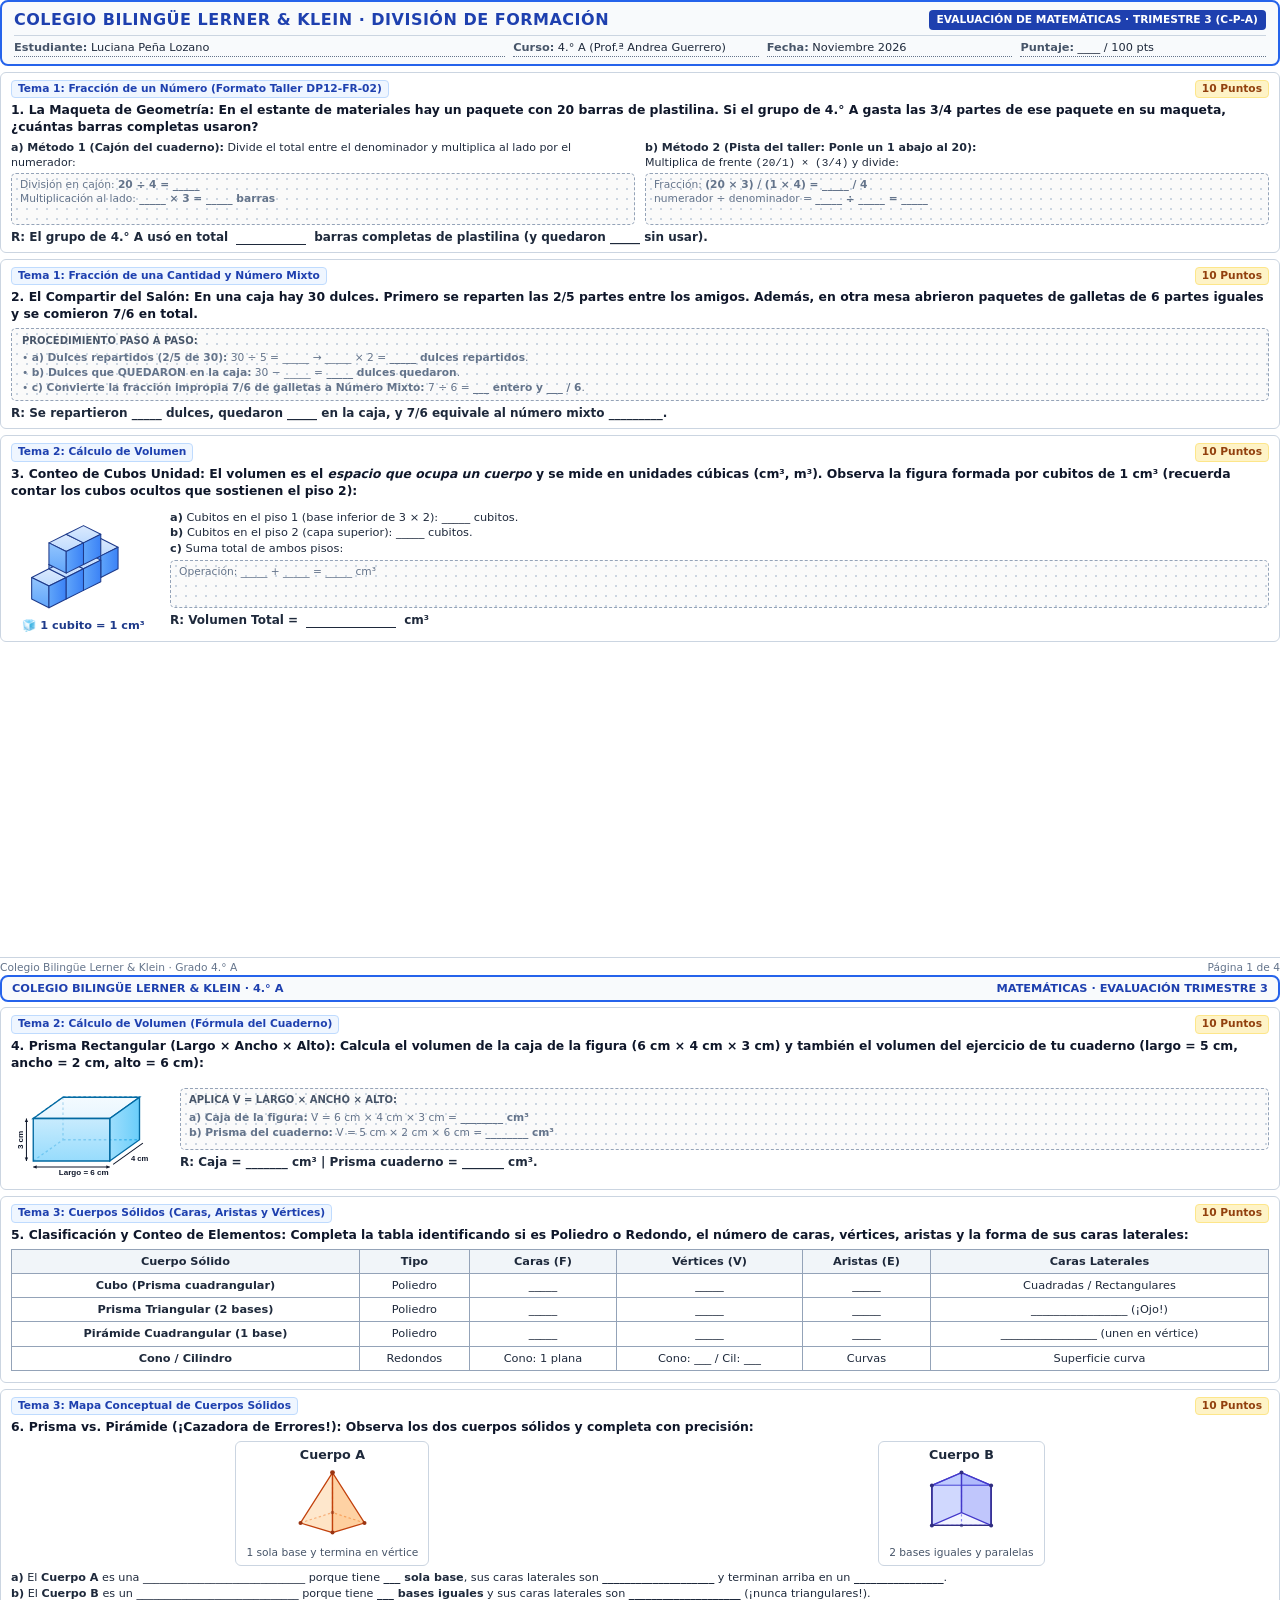
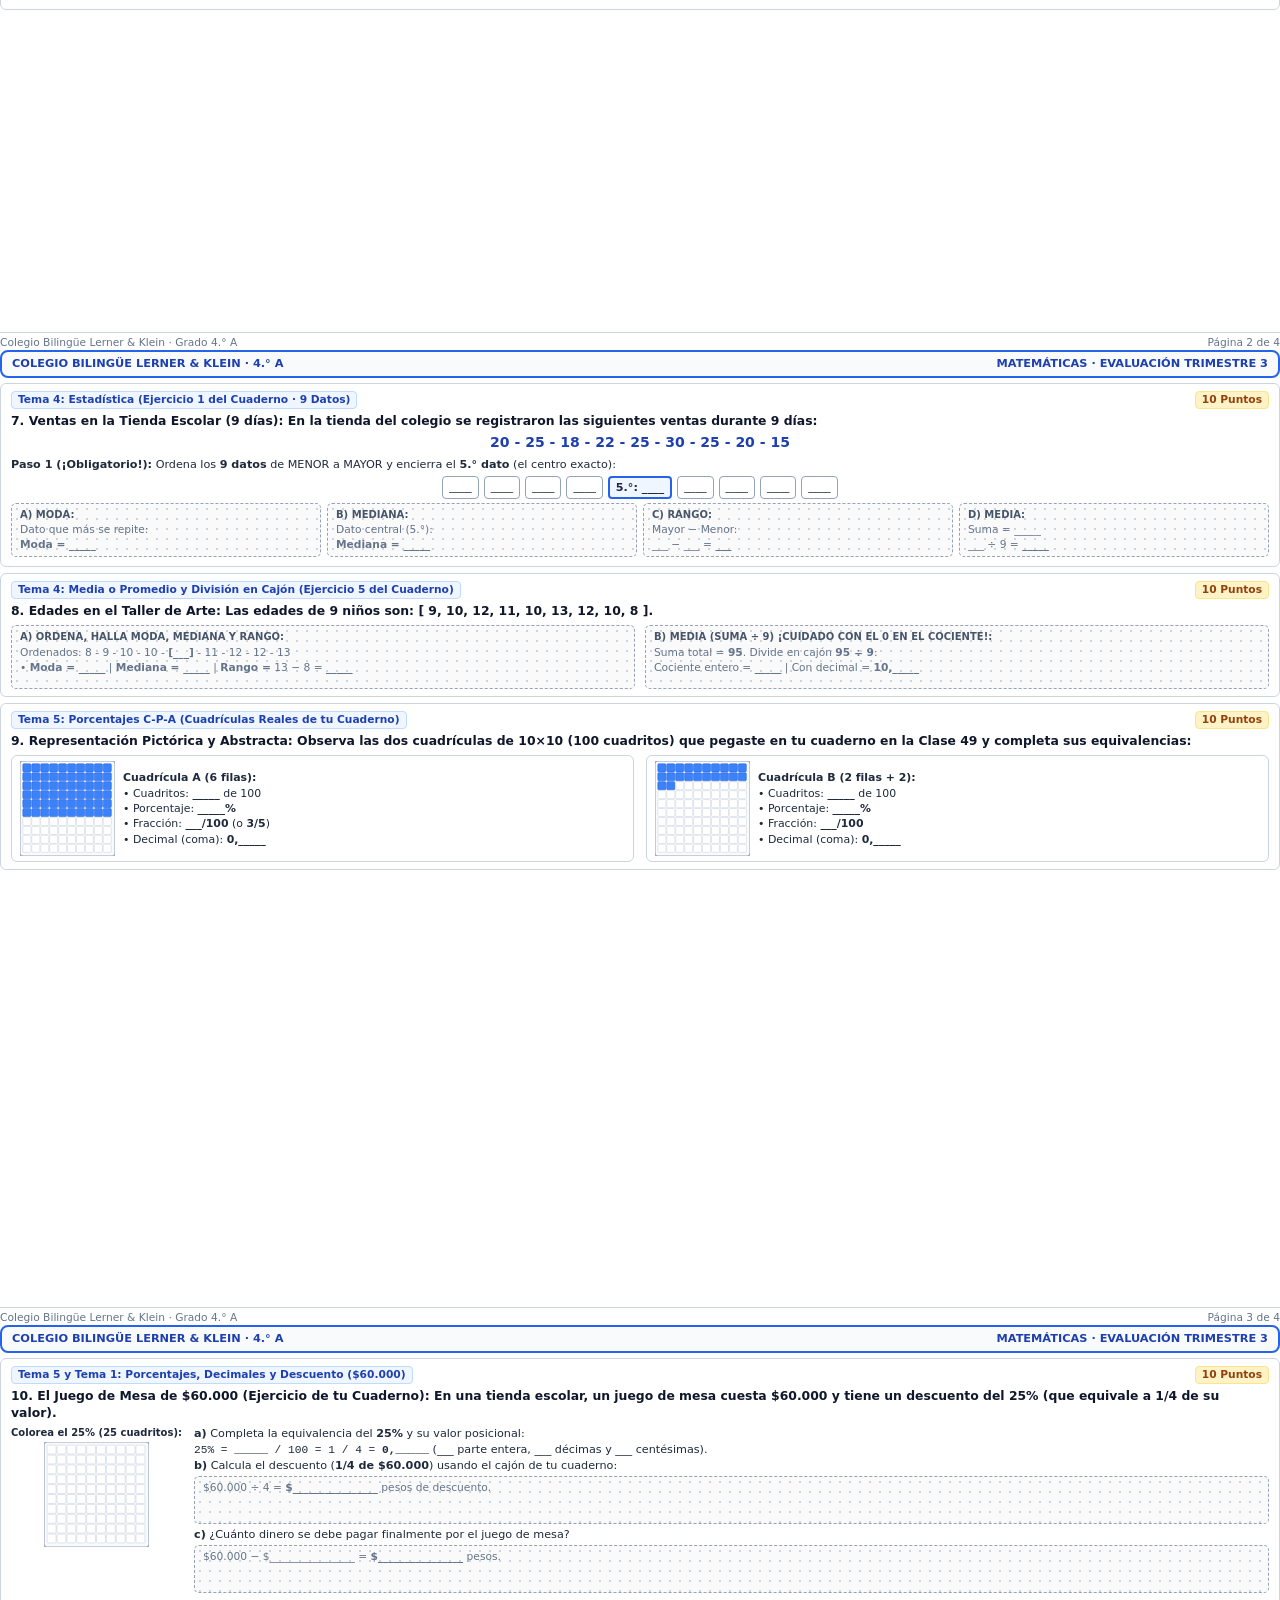
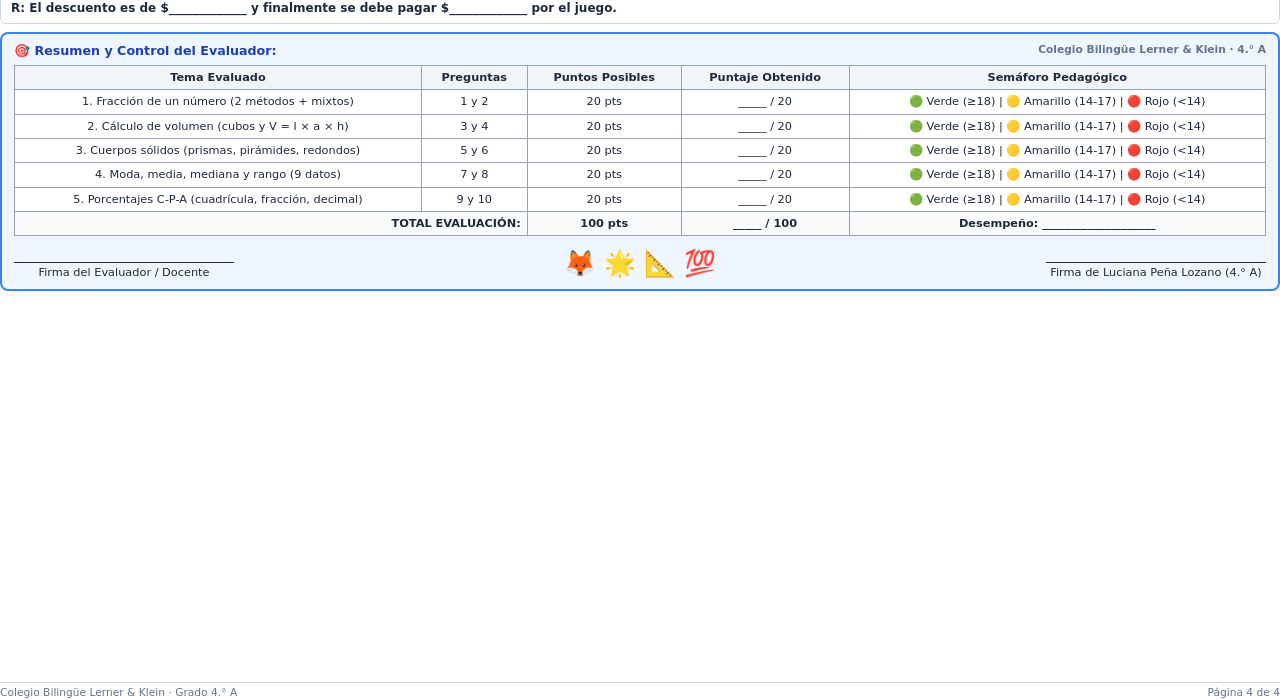
==== commit f72427c6: "Gamificar los 5 temas, corregir datos del cuaderno y actualizar documentos" ====
--- a/simulacro_examen_matematicas.html
+++ b/simulacro_examen_matematicas.html
@@ -189,69 +189,73 @@
   <div>
     <div class="header-card">
       <div class="header-title-row">
-        <div class="school-title">Colegio Bilingüe Lerner & Klein</div>
-        <div class="badge-exam">EVALUACIÓN DE MATEMÁTICAS · TRIMESTRE 3</div>
+        <div class="school-title">Colegio Bilingüe Lerner & Klein · División de Formación</div>
+        <div class="badge-exam">EVALUACIÓN DE MATEMÁTICAS · TRIMESTRE 3 (C-P-A)</div>
       </div>
       <div class="header-info-grid">
-        <div class="field-box"><span class="field-label">Estudiante:</span> Luciana</div>
-        <div class="field-box"><span class="field-label">Grado:</span> 4.° Primaria</div>
+        <div class="field-box"><span class="field-label">Estudiante:</span> Luciana Peña Lozano</div>
+        <div class="field-box"><span class="field-label">Curso:</span> 4.° A (Prof.ª Andrea Guerrero)</div>
         <div class="field-box"><span class="field-label">Fecha:</span> Noviembre 2026</div>
         <div class="field-box"><span class="field-label">Puntaje:</span> ____ / 100 pts</div>
       </div>
     </div>
 
-    <!-- PREGUNTA 1: Fracción de un número con reparto gráfico -->
-    <div class="question-card">
-      <div class="question-header">
-        <span class="q-badge">Tema 1: Fracción de un Número</span>
-        <span class="q-points">10 Puntos</span>
-      </div>
-      <div class="q-text">
-        <b>1. Repartición de Materiales Escolares:</b> En el salón de 4.° grado hay un estuche con <b>28 marcadores de colores</b>.
-        La profesora indica que <b>3/4</b> de los marcadores son de punta fina y el resto son gruesos.
+    <!-- PREGUNTA 1: Fracción de un número con AMBOS métodos del Colegio (Cajón y Poner un 1 abajo) -->
+    <div class="question-card">
+      <div class="question-header">
+        <span class="q-badge">Tema 1: Fracción de un Número (Formato Taller DP12-FR-02)</span>
+        <span class="q-points">10 Puntos</span>
+      </div>
+      <div class="q-text">
+        <b>1. La Maqueta de Geometría:</b> En el estante de materiales hay un paquete con <b>20 barras de plastilina</b>.
+        Si el grupo de 4.° A gasta las <b>3/4</b> partes de ese paquete en su maqueta, ¿cuántas barras completas usaron?
       </div>
       <div style="display: flex; gap: 10px; margin-bottom: 4px;">
         <div style="flex: 1;">
-          <div style="font-size: 8.5pt; margin-bottom: 3px;">
-            <b>a)</b> Dibuja las 4 cajas iguales para repartir los 28 marcadores y encierra con una línea las 3 cajas tomadas:
-          </div>
-          <div class="work-grid" style="height: 52px;"></div>
+          <div style="font-size: 8.3pt; margin-bottom: 2px;">
+            <b>a) Método 1 (Cajón del cuaderno):</b> Divide el total entre el denominador y multiplica al lado por el numerador:
+          </div>
+          <div class="work-grid" style="height: 52px;">
+            División en cajón: <b>20 ÷ 4 = _____</b><br>
+            Multiplicación al lado: <b>_____ × 3 = _____ barras</b>
+          </div>
         </div>
         <div style="flex: 1;">
-          <div style="font-size: 8.5pt; margin-bottom: 3px;">
-            <b>b)</b> Escribe el procedimiento numérico en 2 pasos:
+          <div style="font-size: 8.3pt; margin-bottom: 2px;">
+            <b>b) Método 2 (Pista del taller: Ponle un 1 abajo al 20):</b><br>
+            Multiplica de frente <code>(20/1) × (3/4)</code> y divide:
           </div>
           <div class="work-grid" style="height: 52px;">
-            Paso 1 (División): 28 ÷ _____ = _____<br>
-            Paso 2 (Multiplicación): _____ × 3 = _____
+            Fracción: <b>(20 × 3) / (1 × 4) = _____ / 4</b><br>
+            numerador ÷ denominador = <b>_____ ÷ _____ = _____</b>
           </div>
         </div>
       </div>
       <div class="answer-box">
-        <span>Respuesta final: Hay</span>
-        <div class="answer-line" style="max-width: 80px;"></div>
-        <span>marcadores de punta fina en el estuche.</span>
-      </div>
-    </div>
-
-    <!-- PREGUNTA 2: Problema contextual de fracciones -->
-    <div class="question-card">
-      <div class="question-header">
-        <span class="q-badge">Tema 1: Fracción de un Número</span>
-        <span class="q-points">10 Puntos</span>
-      </div>
-      <div class="q-text">
-        <b>2. La Pastelería de Luciana:</b> Para la fiesta de fin de año, se hornearon <b>30 galletas mágicas</b>.
-        Los <b>2/5</b> de las galletas se decoraron con chispas de chocolate, los <b>1/3</b> con caramelo y el resto con vainilla.
-      </div>
-      <div class="work-grid" style="min-height: 66px; padding: 6px 10px; margin-bottom: 4px; line-height: 1.45;">
-        <div class="work-grid-title">Espacio de Operaciones y Procedimiento:</div>
-        • Galletas de chocolate (2/5 de 30): (30 ÷ 5) × 2 = _____ × 2 = _____ galletas.<br>
-        • Galletas de caramelo (1/3 de 30): (30 ÷ 3) × 1 = _____ × 1 = _____ galletas.<br>
-        • Galletas de vainilla (el resto): 30 - ( _____ + _____ ) = 30 - _____ = _____ galletas.
+        <span>R: El grupo de 4.° A usó en total</span>
+        <div class="answer-line" style="max-width: 70px;"></div>
+        <span>barras completas de plastilina (y quedaron _____ sin usar).</span>
+      </div>
+    </div>
+
+    <!-- PREGUNTA 2: Problema contextual del cuaderno (Dulces que quedan y Fracción Impropia a Mixto) -->
+    <div class="question-card">
+      <div class="question-header">
+        <span class="q-badge">Tema 1: Fracción de una Cantidad y Número Mixto</span>
+        <span class="q-points">10 Puntos</span>
+      </div>
+      <div class="q-text">
+        <b>2. El Compartir del Salón:</b> En una caja hay <b>30 dulces</b>. Primero se reparten las <b>2/5</b> partes entre los amigos.
+        Además, en otra mesa abrieron paquetes de galletas de <b>6 partes iguales</b> y se comieron <b>7/6</b> en total.
+      </div>
+      <div class="work-grid" style="min-height: 64px; padding: 5px 10px; margin-bottom: 4px; line-height: 1.42;">
+        <div class="work-grid-title">Procedimiento Paso a Paso:</div>
+        • <b>a) Dulces repartidos (2/5 de 30):</b> 30 ÷ 5 = _____ &rarr; _____ × 2 = <b>_____ dulces repartidos</b>.<br>
+        • <b>b) Dulces que QUEDARON en la caja:</b> 30 − _____ = <b>_____ dulces quedaron</b>.<br>
+        • <b>c) Convierte la fracción impropia 7/6 de galletas a Número Mixto:</b> 7 ÷ 6 = <b>___ entero y ___ / 6</b>.
       </div>
       <div class="answer-box">
-        <span>Respuesta: Chocolate = _____ galletas | Caramelo = _____ galletas | Vainilla = _____ galletas.</span>
+        <span>R: Se repartieron _____ dulces, quedaron _____ en la caja, y 7/6 equivale al número mixto _________.</span>
       </div>
     </div>
 
@@ -262,12 +266,12 @@
         <span class="q-points">10 Puntos</span>
       </div>
       <div class="q-text">
-        <b>3. Conteo de Cubos Unidad:</b> Observa con atención la siguiente construcción tridimensional formada por cubitos de <b>1 cm³</b>.
-        Ten en cuenta los cubos que sirven de base y que quedan ocultos en el piso inferior.
+        <b>3. Conteo de Cubos Unidad:</b> El volumen es el <i>espacio que ocupa un cuerpo</i> y se mide en unidades cúbicas (<b>cm³, m³</b>).
+        Observa la figura formada por cubitos de <b>1 cm³</b> (recuerda contar los cubos ocultos que sostienen el piso 2):
       </div>
       <div style="display: flex; gap: 14px; align-items: center;">
         <div style="text-align: center;">
-          <svg width="145" height="110" viewBox="0 0 140 125" xmlns="http://www.w3.org/2000/svg">
+          <svg width="145" height="108" viewBox="0 0 140 125" xmlns="http://www.w3.org/2000/svg">
       <defs>
         <linearGradient id="topG" x1="0" y1="1" x2="0" y2="0">
           <stop offset="0%" stop-color="#bfdbfe"/>
@@ -324,15 +328,15 @@
         </div>
         <div style="flex: 1;">
           <div style="font-size: 8.5pt; margin-bottom: 4px;">
-            <b>a)</b> ¿Cuántos cubitos hay en el piso 1 (capa base inferior)? _____ cubitos.<br>
-            <b>b)</b> ¿Cuántos cubitos hay en el piso 2 (capa superior)? _____ cubitos.<br>
-            <b>c)</b> ¿Cuál es el volumen total de la construcción?
-          </div>
-          <div class="work-grid" style="height: 38px;">
-            Operación de suma: _____ + _____ = _____ cm³
+            <b>a)</b> Cubitos en el piso 1 (base inferior de 3 × 2): _____ cubitos.<br>
+            <b>b)</b> Cubitos en el piso 2 (capa superior): _____ cubitos.<br>
+            <b>c)</b> Suma total de ambos pisos:
+          </div>
+          <div class="work-grid" style="height: 36px;">
+            Operación: _____ + _____ = _____ cm³
           </div>
           <div class="answer-box">
-            <span>Volumen Total =</span>
+            <span>R: Volumen Total =</span>
             <div class="answer-line" style="max-width: 90px;"></div>
             <span>cm³</span>
           </div>
@@ -342,34 +346,33 @@
   </div>
 
   <div class="footer-row">
-    <span>Colegio Bilingüe Lerner & Klein · Grado 4.°</span>
+    <span>Colegio Bilingüe Lerner & Klein · Grado 4.° A</span>
     <span>Página 1 de 4</span>
   </div>
 </div>
 
-<!-- PÁGINA 2: VOLUMEN DE ORTOEDROS Y CLASIFICACIÓN DE CUERPOS 3D -->
+<!-- PÁGINA 2: VOLUMEN DE ORTOEDROS Y CLASIFICACIÓN DE CUERPOS SÓLIDOS -->
 <div class="page">
   <div>
     <div class="header-card" style="padding: 4px 10px; margin-bottom: 5px;">
       <div style="display: flex; justify-content: space-between; font-size: 8.5pt; font-weight: 700; color: #1e40af;">
-        <span>COLEGIO BILINGÜE LERNER & KLEIN</span>
-        <span>MATEMÁTICAS · 4.° PRIMARIA · EXAMEN TRIMESTRE 3</span>
-      </div>
-    </div>
-
-    <!-- PREGUNTA 4: Volumen de prisma rectangular (fórmula) -->
-    <div class="question-card">
-      <div class="question-header">
-        <span class="q-badge">Tema 2: Cálculo de Volumen</span>
-        <span class="q-points">10 Puntos</span>
-      </div>
-      <div class="q-text">
-        <b>4. Caja de Regalo (Prisma Rectangular):</b> Luciana tiene una caja para guardar sus bloques cuyas dimensiones se muestran en la figura:
-        <b>Largo = 6 cm</b>, <b>Ancho = 4 cm</b> y <b>Alto = 3 cm</b>.
+        <span>COLEGIO BILINGÜE LERNER & KLEIN · 4.° A</span>
+        <span>MATEMÁTICAS · EVALUACIÓN TRIMESTRE 3</span>
+      </div>
+    </div>
+
+    <!-- PREGUNTA 4: Volumen de prisma rectangular (fórmula del cuaderno) -->
+    <div class="question-card">
+      <div class="question-header">
+        <span class="q-badge">Tema 2: Cálculo de Volumen (Fórmula del Cuaderno)</span>
+        <span class="q-points">10 Puntos</span>
+      </div>
+      <div class="q-text">
+        <b>4. Prisma Rectangular (Largo × Ancho × Alto):</b> Calcula el volumen de la caja de la figura (<b>6 cm × 4 cm × 3 cm</b>) y también el volumen del ejercicio de tu cuaderno (<b>largo = 5 cm, ancho = 2 cm, alto = 6 cm</b>):
       </div>
       <div style="display: flex; gap: 14px; align-items: center;">
         <div style="text-align: center;">
-          <svg width="160" height="105" viewBox="0 0 170 120" xmlns="http://www.w3.org/2000/svg">
+          <svg width="155" height="102" viewBox="0 0 170 120" xmlns="http://www.w3.org/2000/svg">
       <defs>
         <linearGradient id="pFront" x1="0" y1="0" x2="0" y2="1">
           <stop offset="0%" stop-color="#bae6fd"/>
@@ -415,94 +418,88 @@
     </svg>
         </div>
         <div style="flex: 1;">
-          <div style="font-size: 8.5pt; margin-bottom: 3px;">
-            <b>a) Escribe la fórmula del volumen:</b><br>
-            <code>Volumen = Largo × Ancho × Alto</code>
-          </div>
-          <div class="work-grid" style="height: 48px;">
-            <div class="work-grid-title">Operación:</div>
-            Volumen = _____ cm × _____ cm × _____ cm = __________ cm³
+          <div class="work-grid" style="height: 62px; line-height: 1.45;">
+            <div class="work-grid-title">Aplica V = largo × ancho × alto:</div>
+            <b>a) Caja de la figura:</b> V = 6 cm × 4 cm × 3 cm = <b>________ cm³</b><br>
+            <b>b) Prisma del cuaderno:</b> V = 5 cm × 2 cm × 6 cm = <b>________ cm³</b>
           </div>
           <div class="answer-box">
-            <span>Respuesta: El volumen de la caja es de</span>
-            <div class="answer-line" style="max-width: 80px;"></div>
-            <span>cm³.</span>
-          </div>
-        </div>
-      </div>
-    </div>
-
-    <!-- PREGUNTA 5: Tabla comparativa de Cuerpos 3D -->
-    <div class="question-card">
-      <div class="question-header">
-        <span class="q-badge">Tema 3: Cuerpos Geométricos</span>
-        <span class="q-points">10 Puntos</span>
-      </div>
-      <div class="q-text">
-        <b>5. Clasificación y Elementos:</b> Completa la siguiente tabla indicando el tipo de cuerpo (Poliedro o Redondo),
-        el número de caras, aristas, vértices y la forma de su(s) base(s):
+            <span>R: Caja = _______ cm³ | Prisma cuaderno = _______ cm³.</span>
+          </div>
+        </div>
+      </div>
+    </div>
+
+    <!-- PREGUNTA 5: Tabla comparativa de Cuerpos Sólidos -->
+    <div class="question-card">
+      <div class="question-header">
+        <span class="q-badge">Tema 3: Cuerpos Sólidos (Caras, Aristas y Vértices)</span>
+        <span class="q-points">10 Puntos</span>
+      </div>
+      <div class="q-text">
+        <b>5. Clasificación y Conteo de Elementos:</b> Completa la tabla identificando si es Poliedro o Redondo, el número de caras, vértices, aristas y la forma de sus caras laterales:
       </div>
       <table class="exam-table">
         <thead>
           <tr>
-            <th>Cuerpo Geométrico</th>
-            <th>Tipo (Poliedro / Redondo)</th>
+            <th>Cuerpo Sólido</th>
+            <th>Tipo</th>
             <th>Caras (F)</th>
             <th>Vértices (V)</th>
             <th>Aristas (E)</th>
-            <th>Forma de la Base</th>
+            <th>Caras Laterales</th>
           </tr>
         </thead>
         <tbody>
           <tr>
-            <td style="font-weight:700;">Cubo (Hexaedro regular)</td>
+            <td style="font-weight:700;">Cubo (Prisma cuadrangular)</td>
             <td>Poliedro</td>
             <td>_____</td>
             <td>_____</td>
             <td>_____</td>
-            <td>Cuadrado</td>
-          </tr>
-          <tr>
-            <td style="font-weight:700;">Prisma Pentagonal</td>
+            <td>Cuadradas / Rectangulares</td>
+          </tr>
+          <tr>
+            <td style="font-weight:700;">Prisma Triangular (2 bases)</td>
+            <td>Poliedro</td>
             <td>_____</td>
             <td>_____</td>
             <td>_____</td>
-            <td>_____</td>
-            <td>Pentágono (5 lados)</td>
-          </tr>
-          <tr>
-            <td style="font-weight:700;">Pirámide Cuadrangular</td>
+            <td>_________________ (¡Ojo!)</td>
+          </tr>
+          <tr>
+            <td style="font-weight:700;">Pirámide Cuadrangular (1 base)</td>
+            <td>Poliedro</td>
             <td>_____</td>
             <td>_____</td>
             <td>_____</td>
-            <td>_____</td>
-            <td>Cuadrado (1 base)</td>
-          </tr>
-          <tr>
-            <td style="font-weight:700;">Cilindro</td>
-            <td>Redondo</td>
-            <td>2 planas</td>
-            <td>_____</td>
-            <td>2 curvas</td>
-            <td>Círculo</td>
+            <td>_________________ (unen en vértice)</td>
+          </tr>
+          <tr>
+            <td style="font-weight:700;">Cono / Cilindro</td>
+            <td>Redondos</td>
+            <td>Cono: 1 plana</td>
+            <td>Cono: ___ / Cil: ___</td>
+            <td>Curvas</td>
+            <td>Superficie curva</td>
           </tr>
         </tbody>
       </table>
     </div>
 
-    <!-- PREGUNTA 6: Diferenciación visual de Pirámide vs Prisma -->
-    <div class="question-card">
-      <div class="question-header">
-        <span class="q-badge">Tema 3: Cuerpos Geométricos</span>
-        <span class="q-points">10 Puntos</span>
-      </div>
-      <div class="q-text">
-        <b>6. Detective de Figuras 3D:</b> Observa los dos cuerpos geométricos que dibujó Luciana en su cuaderno:
+    <!-- PREGUNTA 6: Diferenciación visual y conceptual de Pirámide vs Prisma (Mapa del Cuaderno) -->
+    <div class="question-card">
+      <div class="question-header">
+        <span class="q-badge">Tema 3: Mapa Conceptual de Cuerpos Sólidos</span>
+        <span class="q-points">10 Puntos</span>
+      </div>
+      <div class="q-text">
+        <b>6. Prisma vs. Pirámide (¡Cazadora de Errores!):</b> Observa los dos cuerpos sólidos y completa con precisión:
       </div>
       <div style="display: flex; justify-content: space-around; align-items: center; margin: 4px 0;">
         <div style="text-align: center; border: 1px solid #cbd5e1; border-radius: 6px; padding: 4px 10px;">
           <b>Cuerpo A</b><br>
-          <svg width="100" height="80" viewBox="0 0 110 95" xmlns="http://www.w3.org/2000/svg">
+          <svg width="95" height="76" viewBox="0 0 110 95" xmlns="http://www.w3.org/2000/svg">
       <!-- Base cuadrilátera en perspectiva: A(15,75), B(55,87), C(95,75), D(55,62) -->
       <!-- Aristas ocultas punteadas de la base -->
       <line x1="15" y1="75" x2="55" y2="62" stroke="#ea580c" stroke-width="1.5" stroke-dasharray="3,3"/>
@@ -523,11 +520,11 @@
       <circle cx="95" cy="75" r="2.5" fill="#9a3412"/>
       <circle cx="55" cy="62" r="2.2" fill="#9a3412" fill-opacity="0.6"/>
     </svg><br>
-          <span style="font-size: 8pt; color: #475569;">1 base y caras triangulares</span>
+          <span style="font-size: 8pt; color: #475569;">1 sola base y termina en vértice</span>
         </div>
         <div style="text-align: center; border: 1px solid #cbd5e1; border-radius: 6px; padding: 4px 10px;">
           <b>Cuerpo B</b><br>
-          <svg width="100" height="80" viewBox="0 0 110 95" xmlns="http://www.w3.org/2000/svg">
+          <svg width="95" height="76" viewBox="0 0 110 95" xmlns="http://www.w3.org/2000/svg">
       <!-- Arista trasera punteada -->
       <line x1="55" y1="28" x2="55" y2="78" stroke="#4f46e5" stroke-width="1.5" stroke-dasharray="3,3"/>
       <line x1="18" y1="78" x2="55" y2="78" stroke="#4f46e5" stroke-width="1.5" stroke-dasharray="3,3"/>
@@ -552,186 +549,193 @@
       <circle cx="92" cy="78" r="2.5" fill="#312e81"/>
       <circle cx="55" cy="78" r="2.2" fill="#312e81" fill-opacity="0.6"/>
     </svg><br>
-          <span style="font-size: 8pt; color: #475569;">2 bases paralelas iguales</span>
-        </div>
-      </div>
-      <div style="font-size: 8.5pt;">
-        <b>a)</b> Nombre exacto del Cuerpo A: _____________________________ (¿Prisma o Pirámide?).<br>
-        <b>b)</b> Nombre exacto del Cuerpo B: _____________________________ (¿Prisma o Pirámide?).<br>
-        <b>c)</b> ¿Cuál es la diferencia principal entre cómo terminan arriba un prisma y una pirámide?
-      </div>
-      <div class="work-grid" style="height: 28px; margin-top: 3px;"></div>
+          <span style="font-size: 8pt; color: #475569;">2 bases iguales y paralelas</span>
+        </div>
+      </div>
+      <div style="font-size: 8.4pt; line-height: 1.45;">
+        <b>a)</b> El <b>Cuerpo A</b> es una _____________________________ porque tiene <b>___ sola base</b>, sus caras laterales son <b>____________________</b> y terminan arriba en un <b>________________</b>.<br>
+        <b>b)</b> El <b>Cuerpo B</b> es un _____________________________ porque tiene <b>___ bases iguales</b> y sus caras laterales son <b>____________________</b> (¡nunca triangulares!).
+      </div>
     </div>
   </div>
 
   <div class="footer-row">
-    <span>Colegio Bilingüe Lerner & Klein · Grado 4.°</span>
+    <span>Colegio Bilingüe Lerner & Klein · Grado 4.° A</span>
     <span>Página 2 de 4</span>
   </div>
 </div>
 
-<!-- PÁGINA 3: MEDIDAS ESTADÍSTICAS (MODA, MEDIA, MEDIANA Y RANGO) -->
+<!-- PÁGINA 3: MEDIDAS ESTADÍSTICAS CON 9 DATOS (CUADERNO CLASE 52) -->
 <div class="page">
   <div>
     <div class="header-card" style="padding: 4px 10px; margin-bottom: 5px;">
       <div style="display: flex; justify-content: space-between; font-size: 8.5pt; font-weight: 700; color: #1e40af;">
-        <span>COLEGIO BILINGÜE LERNER & KLEIN</span>
-        <span>MATEMÁTICAS · 4.° PRIMARIA · EXAMEN TRIMESTRE 3</span>
-      </div>
-    </div>
-
-    <!-- PREGUNTA 7: Moda, Mediana y Rango -->
-    <div class="question-card">
-      <div class="question-header">
-        <span class="q-badge">Tema 4: Medidas Estadísticas</span>
-        <span class="q-points">10 Puntos</span>
-      </div>
-      <div class="q-text">
-        <b>7. Registro de Goles en el Recreo:</b> Durante 7 partidos de fútbol en el colegio, el equipo de 4.° grado anotó los siguientes goles:
-        <div style="text-align: center; font-size: 11pt; font-weight: 800; color: #1e40af; margin: 4px 0;">
-          [ 4, 7, 3, 9, 7, 5, 7 ]
-        </div>
-      </div>
-      <div style="font-size: 8.5pt; margin-bottom: 4px;">
-        <b>Paso 1:</b> Ordena obligatoriamente los 7 datos de MENOR a MAYOR:<br>
-        <div style="display: flex; gap: 8px; justify-content: center; margin: 4px 0;">
-          <span style="border: 1px solid #94a3b8; padding: 3px 8px; border-radius: 4px;">_____</span>
-          <span style="border: 1px solid #94a3b8; padding: 3px 8px; border-radius: 4px;">_____</span>
-          <span style="border: 1px solid #94a3b8; padding: 3px 8px; border-radius: 4px;">_____</span>
-          <span style="border: 1px solid #94a3b8; padding: 3px 8px; border-radius: 4px;">_____</span>
-          <span style="border: 1px solid #94a3b8; padding: 3px 8px; border-radius: 4px;">_____</span>
-          <span style="border: 1px solid #94a3b8; padding: 3px 8px; border-radius: 4px;">_____</span>
-          <span style="border: 1px solid #94a3b8; padding: 3px 8px; border-radius: 4px;">_____</span>
-        </div>
-      </div>
-      <div style="display: grid; grid-template-columns: 1fr 1fr 1fr; gap: 8px; margin-bottom: 4px;">
-        <div class="work-grid" style="height: 58px;">
-          <div class="work-grid-title">a) Hallar la MODA:</div>
-          ¿Qué dato se repite más veces?<br>
-          Moda = <b>_____</b> (aparece ___ veces)
-        </div>
-        <div class="work-grid" style="height: 58px;">
-          <div class="work-grid-title">b) Hallar la MEDIANA:</div>
-          ¿Qué dato queda en el centro exacto?<br>
-          Mediana = <b>_____</b>
-        </div>
-        <div class="work-grid" style="height: 58px;">
-          <div class="work-grid-title">c) Hallar el RANGO:</div>
-          Mayor - Menor =<br>
-          _____ - _____ = <b>_____</b>
-        </div>
-      </div>
-    </div>
-
-    <!-- PREGUNTA 8: Cálculo de la Media (Promedio) -->
-    <div class="question-card">
-      <div class="question-header">
-        <span class="q-badge">Tema 4: Medidas Estadísticas</span>
-        <span class="q-points">10 Puntos</span>
-      </div>
-      <div class="q-text">
-        <b>8. Promedio de Calificaciones:</b> En 5 talleres de ciencias naturales, Luciana obtuvo las siguientes notas sobre 100 puntos:
-        <div style="text-align: center; font-size: 11pt; font-weight: 800; color: #1e40af; margin: 4px 0;">
-          [ 85, 90, 75, 100, 90 ]
-        </div>
-      </div>
-      <div style="font-size: 8.5pt; margin-bottom: 4px;">
-        Calcula la <b>Media aritmética (Promedio)</b> realizando la suma total y la división correspondiente:
+        <span>COLEGIO BILINGÜE LERNER & KLEIN · 4.° A</span>
+        <span>MATEMÁTICAS · EVALUACIÓN TRIMESTRE 3</span>
+      </div>
+    </div>
+
+    <!-- PREGUNTA 7: Ejercicio 1 del Cuaderno (Tienda Escolar - 9 días) -->
+    <div class="question-card">
+      <div class="question-header">
+        <span class="q-badge">Tema 4: Estadística (Ejercicio 1 del Cuaderno · 9 Datos)</span>
+        <span class="q-points">10 Puntos</span>
+      </div>
+      <div class="q-text">
+        <b>7. Ventas en la Tienda Escolar (9 días):</b> En la tienda del colegio se registraron las siguientes ventas durante 9 días:
+        <div style="text-align: center; font-size: 10.5pt; font-weight: 800; color: #1e40af; margin: 3px 0;">
+          20 - 25 - 18 - 22 - 25 - 30 - 25 - 20 - 15
+        </div>
+      </div>
+      <div style="font-size: 8.4pt; margin-bottom: 4px;">
+        <b>Paso 1 (¡Obligatorio!):</b> Ordena los <b>9 datos</b> de MENOR a MAYOR y encierra el <b>5.° dato</b> (el centro exacto):<br>
+        <div style="display: flex; gap: 5px; justify-content: center; margin: 4px 0;">
+          <span style="border: 1px solid #94a3b8; padding: 2px 6px; border-radius: 4px;">____</span>
+          <span style="border: 1px solid #94a3b8; padding: 2px 6px; border-radius: 4px;">____</span>
+          <span style="border: 1px solid #94a3b8; padding: 2px 6px; border-radius: 4px;">____</span>
+          <span style="border: 1px solid #94a3b8; padding: 2px 6px; border-radius: 4px;">____</span>
+          <span style="border: 2px solid #2563eb; background:#eff6ff; padding: 2px 6px; border-radius: 4px; font-weight:700;">5.°: ____</span>
+          <span style="border: 1px solid #94a3b8; padding: 2px 6px; border-radius: 4px;">____</span>
+          <span style="border: 1px solid #94a3b8; padding: 2px 6px; border-radius: 4px;">____</span>
+          <span style="border: 1px solid #94a3b8; padding: 2px 6px; border-radius: 4px;">____</span>
+          <span style="border: 1px solid #94a3b8; padding: 2px 6px; border-radius: 4px;">____</span>
+        </div>
+      </div>
+      <div style="display: grid; grid-template-columns: 1fr 1fr 1fr 1fr; gap: 6px; margin-bottom: 2px;">
+        <div class="work-grid" style="height: 54px;">
+          <div class="work-grid-title">a) MODA:</div>
+          Dato que más se repite:<br>
+          <b>Moda = _____</b>
+        </div>
+        <div class="work-grid" style="height: 54px;">
+          <div class="work-grid-title">b) MEDIANA:</div>
+          Dato central (5.°):<br>
+          <b>Mediana = _____</b>
+        </div>
+        <div class="work-grid" style="height: 54px;">
+          <div class="work-grid-title">c) RANGO:</div>
+          Mayor − Menor:<br>
+          ___ − ___ = <b>___</b>
+        </div>
+        <div class="work-grid" style="height: 54px;">
+          <div class="work-grid-title">d) MEDIA:</div>
+          Suma = _____<br>
+          ___ ÷ 9 = <b>_____</b>
+        </div>
+      </div>
+    </div>
+
+    <!-- PREGUNTA 8: Ejercicio 5 del Cuaderno (Edades de 9 niños y división 95 ÷ 9) -->
+    <div class="question-card">
+      <div class="question-header">
+        <span class="q-badge">Tema 4: Media o Promedio y División en Cajón (Ejercicio 5 del Cuaderno)</span>
+        <span class="q-points">10 Puntos</span>
+      </div>
+      <div class="q-text">
+        <b>8. Edades en el Taller de Arte:</b> Las edades de <b>9 niños</b> son: <b>[ 9, 10, 12, 11, 10, 13, 12, 10, 8 ]</b>.
       </div>
       <div style="display: flex; gap: 10px;">
-        <div class="work-grid" style="flex: 1; height: 60px;">
-          <div class="work-grid-title">Paso 1: Suma de las 5 notas:</div>
-          85 + 90 + 75 + 100 + 90 = __________
-        </div>
-        <div class="work-grid" style="flex: 1; height: 60px;">
-          <div class="work-grid-title">Paso 2: División entre N = 5:</div>
-          __________ ÷ 5 = __________
-        </div>
-      </div>
-      <div class="answer-box">
-        <span>Respuesta: La Media (Promedio) de Luciana es de</span>
-        <div class="answer-line" style="max-width: 70px;"></div>
-        <span>puntos.</span>
-      </div>
-    </div>
-
-    <!-- PREGUNTA 9: Porcentajes en cuadrícula de 100 -->
-    <div class="question-card">
-      <div class="question-header">
-        <span class="q-badge">Tema 5: Porcentajes</span>
-        <span class="q-points">10 Puntos</span>
-      </div>
-      <div class="q-text">
-        <b>9. El Trío Matemático en la Cuadrícula:</b> Observa la cuadrícula de 10×10 (100 casillas en total) que tiene una parte sombreada:
-      </div>
-      <div style="display: flex; gap: 14px; align-items: center;">
-        <div style="text-align: center;">
-          <svg width="115" height="115" viewBox="0 0 135.0 135.0" xmlns="http://www.w3.org/2000/svg">
+        <div class="work-grid" style="flex: 1; height: 64px; line-height: 1.4;">
+          <div class="work-grid-title">a) Ordena, halla Moda, Mediana y Rango:</div>
+          Ordenados: 8 - 9 - 10 - 10 - <b>[___]</b> - 11 - 12 - 12 - 13<br>
+          • <b>Moda = _____</b> | <b>Mediana = _____</b> | <b>Rango =</b> 13 − 8 = <b>_____</b>
+        </div>
+        <div class="work-grid" style="flex: 1; height: 64px; line-height: 1.4;">
+          <div class="work-grid-title">b) Media (Suma ÷ 9) ¡Cuidado con el 0 en el cociente!:</div>
+          Suma total = <b>95</b>. Divide en cajón <b>95 ÷ 9</b>:<br>
+          Cociente entero = <b>_____</b> | Con decimal = <b>10,_____</b>
+        </div>
+      </div>
+    </div>
+
+    <!-- PREGUNTA 9: Porcentajes C-P-A en las 2 cuadrículas del cuaderno (60% y 22%) -->
+    <div class="question-card">
+      <div class="question-header">
+        <span class="q-badge">Tema 5: Porcentajes C-P-A (Cuadrículas Reales de tu Cuaderno)</span>
+        <span class="q-points">10 Puntos</span>
+      </div>
+      <div class="q-text">
+        <b>9. Representación Pictórica y Abstracta:</b> Observa las dos cuadrículas de 10×10 (100 cuadritos) que pegaste en tu cuaderno en la Clase 49 y completa sus equivalencias:
+      </div>
+      <div style="display: flex; gap: 12px; align-items: center;">
+        <div style="display: flex; gap: 8px; align-items: center; border: 1px solid #cbd5e1; border-radius: 6px; padding: 5px 8px; flex: 1;">
+          <svg width="95" height="95" viewBox="0 0 135.0 135.0" xmlns="http://www.w3.org/2000/svg">
       <rect x="0" y="0" width="135.0" height="135.0" fill="#f8fafc" stroke="#94a3b8" stroke-width="1.5" rx="4"/>
-      <rect x="4.0" y="4.0" width="11.5" height="11.5" fill="#3b82f6" stroke="#2563eb" stroke-width="0.8" rx="1.5"/><rect x="16.7" y="4.0" width="11.5" height="11.5" fill="#3b82f6" stroke="#2563eb" stroke-width="0.8" rx="1.5"/><rect x="29.4" y="4.0" width="11.5" height="11.5" fill="#3b82f6" stroke="#2563eb" stroke-width="0.8" rx="1.5"/><rect x="42.1" y="4.0" width="11.5" height="11.5" fill="#3b82f6" stroke="#2563eb" stroke-width="0.8" rx="1.5"/><rect x="54.8" y="4.0" width="11.5" height="11.5" fill="#3b82f6" stroke="#2563eb" stroke-width="0.8" rx="1.5"/><rect x="67.5" y="4.0" width="11.5" height="11.5" fill="#3b82f6" stroke="#2563eb" stroke-width="0.8" rx="1.5"/><rect x="80.2" y="4.0" width="11.5" height="11.5" fill="#3b82f6" stroke="#2563eb" stroke-width="0.8" rx="1.5"/><rect x="92.9" y="4.0" width="11.5" height="11.5" fill="#3b82f6" stroke="#2563eb" stroke-width="0.8" rx="1.5"/><rect x="105.6" y="4.0" width="11.5" height="11.5" fill="#3b82f6" stroke="#2563eb" stroke-width="0.8" rx="1.5"/><rect x="118.3" y="4.0" width="11.5" height="11.5" fill="#3b82f6" stroke="#2563eb" stroke-width="0.8" rx="1.5"/><rect x="4.0" y="16.7" width="11.5" height="11.5" fill="#3b82f6" stroke="#2563eb" stroke-width="0.8" rx="1.5"/><rect x="16.7" y="16.7" width="11.5" height="11.5" fill="#3b82f6" stroke="#2563eb" stroke-width="0.8" rx="1.5"/><rect x="29.4" y="16.7" width="11.5" height="11.5" fill="#3b82f6" stroke="#2563eb" stroke-width="0.8" rx="1.5"/><rect x="42.1" y="16.7" width="11.5" height="11.5" fill="#3b82f6" stroke="#2563eb" stroke-width="0.8" rx="1.5"/><rect x="54.8" y="16.7" width="11.5" height="11.5" fill="#3b82f6" stroke="#2563eb" stroke-width="0.8" rx="1.5"/><rect x="67.5" y="16.7" width="11.5" height="11.5" fill="#3b82f6" stroke="#2563eb" stroke-width="0.8" rx="1.5"/><rect x="80.2" y="16.7" width="11.5" height="11.5" fill="#3b82f6" stroke="#2563eb" stroke-width="0.8" rx="1.5"/><rect x="92.9" y="16.7" width="11.5" height="11.5" fill="#3b82f6" stroke="#2563eb" stroke-width="0.8" rx="1.5"/><rect x="105.6" y="16.7" width="11.5" height="11.5" fill="#3b82f6" stroke="#2563eb" stroke-width="0.8" rx="1.5"/><rect x="118.3" y="16.7" width="11.5" height="11.5" fill="#3b82f6" stroke="#2563eb" stroke-width="0.8" rx="1.5"/><rect x="4.0" y="29.4" width="11.5" height="11.5" fill="#3b82f6" stroke="#2563eb" stroke-width="0.8" rx="1.5"/><rect x="16.7" y="29.4" width="11.5" height="11.5" fill="#3b82f6" stroke="#2563eb" stroke-width="0.8" rx="1.5"/><rect x="29.4" y="29.4" width="11.5" height="11.5" fill="#3b82f6" stroke="#2563eb" stroke-width="0.8" rx="1.5"/><rect x="42.1" y="29.4" width="11.5" height="11.5" fill="#3b82f6" stroke="#2563eb" stroke-width="0.8" rx="1.5"/><rect x="54.8" y="29.4" width="11.5" height="11.5" fill="#3b82f6" stroke="#2563eb" stroke-width="0.8" rx="1.5"/><rect x="67.5" y="29.4" width="11.5" height="11.5" fill="#3b82f6" stroke="#2563eb" stroke-width="0.8" rx="1.5"/><rect x="80.2" y="29.4" width="11.5" height="11.5" fill="#3b82f6" stroke="#2563eb" stroke-width="0.8" rx="1.5"/><rect x="92.9" y="29.4" width="11.5" height="11.5" fill="#3b82f6" stroke="#2563eb" stroke-width="0.8" rx="1.5"/><rect x="105.6" y="29.4" width="11.5" height="11.5" fill="#3b82f6" stroke="#2563eb" stroke-width="0.8" rx="1.5"/><rect x="118.3" y="29.4" width="11.5" height="11.5" fill="#3b82f6" stroke="#2563eb" stroke-width="0.8" rx="1.5"/><rect x="4.0" y="42.1" width="11.5" height="11.5" fill="#3b82f6" stroke="#2563eb" stroke-width="0.8" rx="1.5"/><rect x="16.7" y="42.1" width="11.5" height="11.5" fill="#3b82f6" stroke="#2563eb" stroke-width="0.8" rx="1.5"/><rect x="29.4" y="42.1" width="11.5" height="11.5" fill="#3b82f6" stroke="#2563eb" stroke-width="0.8" rx="1.5"/><rect x="42.1" y="42.1" width="11.5" height="11.5" fill="#3b82f6" stroke="#2563eb" stroke-width="0.8" rx="1.5"/><rect x="54.8" y="42.1" width="11.5" height="11.5" fill="#3b82f6" stroke="#2563eb" stroke-width="0.8" rx="1.5"/><rect x="67.5" y="42.1" width="11.5" height="11.5" fill="#ffffff" stroke="#cbd5e1" stroke-width="0.8" rx="1.5"/><rect x="80.2" y="42.1" width="11.5" height="11.5" fill="#ffffff" stroke="#cbd5e1" stroke-width="0.8" rx="1.5"/><rect x="92.9" y="42.1" width="11.5" height="11.5" fill="#ffffff" stroke="#cbd5e1" stroke-width="0.8" rx="1.5"/><rect x="105.6" y="42.1" width="11.5" height="11.5" fill="#ffffff" stroke="#cbd5e1" stroke-width="0.8" rx="1.5"/><rect x="118.3" y="42.1" width="11.5" height="11.5" fill="#ffffff" stroke="#cbd5e1" stroke-width="0.8" rx="1.5"/><rect x="4.0" y="54.8" width="11.5" height="11.5" fill="#ffffff" stroke="#cbd5e1" stroke-width="0.8" rx="1.5"/><rect x="16.7" y="54.8" width="11.5" height="11.5" fill="#ffffff" stroke="#cbd5e1" stroke-width="0.8" rx="1.5"/><rect x="29.4" y="54.8" width="11.5" height="11.5" fill="#ffffff" stroke="#cbd5e1" stroke-width="0.8" rx="1.5"/><rect x="42.1" y="54.8" width="11.5" height="11.5" fill="#ffffff" stroke="#cbd5e1" stroke-width="0.8" rx="1.5"/><rect x="54.8" y="54.8" width="11.5" height="11.5" fill="#ffffff" stroke="#cbd5e1" stroke-width="0.8" rx="1.5"/><rect x="67.5" y="54.8" width="11.5" height="11.5" fill="#ffffff" stroke="#cbd5e1" stroke-width="0.8" rx="1.5"/><rect x="80.2" y="54.8" width="11.5" height="11.5" fill="#ffffff" stroke="#cbd5e1" stroke-width="0.8" rx="1.5"/><rect x="92.9" y="54.8" width="11.5" height="11.5" fill="#ffffff" stroke="#cbd5e1" stroke-width="0.8" rx="1.5"/><rect x="105.6" y="54.8" width="11.5" height="11.5" fill="#ffffff" stroke="#cbd5e1" stroke-width="0.8" rx="1.5"/><rect x="118.3" y="54.8" width="11.5" height="11.5" fill="#ffffff" stroke="#cbd5e1" stroke-width="0.8" rx="1.5"/><rect x="4.0" y="67.5" width="11.5" height="11.5" fill="#ffffff" stroke="#cbd5e1" stroke-width="0.8" rx="1.5"/><rect x="16.7" y="67.5" width="11.5" height="11.5" fill="#ffffff" stroke="#cbd5e1" stroke-width="0.8" rx="1.5"/><rect x="29.4" y="67.5" width="11.5" height="11.5" fill="#ffffff" stroke="#cbd5e1" stroke-width="0.8" rx="1.5"/><rect x="42.1" y="67.5" width="11.5" height="11.5" fill="#ffffff" stroke="#cbd5e1" stroke-width="0.8" rx="1.5"/><rect x="54.8" y="67.5" width="11.5" height="11.5" fill="#ffffff" stroke="#cbd5e1" stroke-width="0.8" rx="1.5"/><rect x="67.5" y="67.5" width="11.5" height="11.5" fill="#ffffff" stroke="#cbd5e1" stroke-width="0.8" rx="1.5"/><rect x="80.2" y="67.5" width="11.5" height="11.5" fill="#ffffff" stroke="#cbd5e1" stroke-width="0.8" rx="1.5"/><rect x="92.9" y="67.5" width="11.5" height="11.5" fill="#ffffff" stroke="#cbd5e1" stroke-width="0.8" rx="1.5"/><rect x="105.6" y="67.5" width="11.5" height="11.5" fill="#ffffff" stroke="#cbd5e1" stroke-width="0.8" rx="1.5"/><rect x="118.3" y="67.5" width="11.5" height="11.5" fill="#ffffff" stroke="#cbd5e1" stroke-width="0.8" rx="1.5"/><rect x="4.0" y="80.2" width="11.5" height="11.5" fill="#ffffff" stroke="#cbd5e1" stroke-width="0.8" rx="1.5"/><rect x="16.7" y="80.2" width="11.5" height="11.5" fill="#ffffff" stroke="#cbd5e1" stroke-width="0.8" rx="1.5"/><rect x="29.4" y="80.2" width="11.5" height="11.5" fill="#ffffff" stroke="#cbd5e1" stroke-width="0.8" rx="1.5"/><rect x="42.1" y="80.2" width="11.5" height="11.5" fill="#ffffff" stroke="#cbd5e1" stroke-width="0.8" rx="1.5"/><rect x="54.8" y="80.2" width="11.5" height="11.5" fill="#ffffff" stroke="#cbd5e1" stroke-width="0.8" rx="1.5"/><rect x="67.5" y="80.2" width="11.5" height="11.5" fill="#ffffff" stroke="#cbd5e1" stroke-width="0.8" rx="1.5"/><rect x="80.2" y="80.2" width="11.5" height="11.5" fill="#ffffff" stroke="#cbd5e1" stroke-width="0.8" rx="1.5"/><rect x="92.9" y="80.2" width="11.5" height="11.5" fill="#ffffff" stroke="#cbd5e1" stroke-width="0.8" rx="1.5"/><rect x="105.6" y="80.2" width="11.5" height="11.5" fill="#ffffff" stroke="#cbd5e1" stroke-width="0.8" rx="1.5"/><rect x="118.3" y="80.2" width="11.5" height="11.5" fill="#ffffff" stroke="#cbd5e1" stroke-width="0.8" rx="1.5"/><rect x="4.0" y="92.9" width="11.5" height="11.5" fill="#ffffff" stroke="#cbd5e1" stroke-width="0.8" rx="1.5"/><rect x="16.7" y="92.9" width="11.5" height="11.5" fill="#ffffff" stroke="#cbd5e1" stroke-width="0.8" rx="1.5"/><rect x="29.4" y="92.9" width="11.5" height="11.5" fill="#ffffff" stroke="#cbd5e1" stroke-width="0.8" rx="1.5"/><rect x="42.1" y="92.9" width="11.5" height="11.5" fill="#ffffff" stroke="#cbd5e1" stroke-width="0.8" rx="1.5"/><rect x="54.8" y="92.9" width="11.5" height="11.5" fill="#ffffff" stroke="#cbd5e1" stroke-width="0.8" rx="1.5"/><rect x="67.5" y="92.9" width="11.5" height="11.5" fill="#ffffff" stroke="#cbd5e1" stroke-width="0.8" rx="1.5"/><rect x="80.2" y="92.9" width="11.5" height="11.5" fill="#ffffff" stroke="#cbd5e1" stroke-width="0.8" rx="1.5"/><rect x="92.9" y="92.9" width="11.5" height="11.5" fill="#ffffff" stroke="#cbd5e1" stroke-width="0.8" rx="1.5"/><rect x="105.6" y="92.9" width="11.5" height="11.5" fill="#ffffff" stroke="#cbd5e1" stroke-width="0.8" rx="1.5"/><rect x="118.3" y="92.9" width="11.5" height="11.5" fill="#ffffff" stroke="#cbd5e1" stroke-width="0.8" rx="1.5"/><rect x="4.0" y="105.6" width="11.5" height="11.5" fill="#ffffff" stroke="#cbd5e1" stroke-width="0.8" rx="1.5"/><rect x="16.7" y="105.6" width="11.5" height="11.5" fill="#ffffff" stroke="#cbd5e1" stroke-width="0.8" rx="1.5"/><rect x="29.4" y="105.6" width="11.5" height="11.5" fill="#ffffff" stroke="#cbd5e1" stroke-width="0.8" rx="1.5"/><rect x="42.1" y="105.6" width="11.5" height="11.5" fill="#ffffff" stroke="#cbd5e1" stroke-width="0.8" rx="1.5"/><rect x="54.8" y="105.6" width="11.5" height="11.5" fill="#ffffff" stroke="#cbd5e1" stroke-width="0.8" rx="1.5"/><rect x="67.5" y="105.6" width="11.5" height="11.5" fill="#ffffff" stroke="#cbd5e1" stroke-width="0.8" rx="1.5"/><rect x="80.2" y="105.6" width="11.5" height="11.5" fill="#ffffff" stroke="#cbd5e1" stroke-width="0.8" rx="1.5"/><rect x="92.9" y="105.6" width="11.5" height="11.5" fill="#ffffff" stroke="#cbd5e1" stroke-width="0.8" rx="1.5"/><rect x="105.6" y="105.6" width="11.5" height="11.5" fill="#ffffff" stroke="#cbd5e1" stroke-width="0.8" rx="1.5"/><rect x="118.3" y="105.6" width="11.5" height="11.5" fill="#ffffff" stroke="#cbd5e1" stroke-width="0.8" rx="1.5"/><rect x="4.0" y="118.3" width="11.5" height="11.5" fill="#ffffff" stroke="#cbd5e1" stroke-width="0.8" rx="1.5"/><rect x="16.7" y="118.3" width="11.5" height="11.5" fill="#ffffff" stroke="#cbd5e1" stroke-width="0.8" rx="1.5"/><rect x="29.4" y="118.3" width="11.5" height="11.5" fill="#ffffff" stroke="#cbd5e1" stroke-width="0.8" rx="1.5"/><rect x="42.1" y="118.3" width="11.5" height="11.5" fill="#ffffff" stroke="#cbd5e1" stroke-width="0.8" rx="1.5"/><rect x="54.8" y="118.3" width="11.5" height="11.5" fill="#ffffff" stroke="#cbd5e1" stroke-width="0.8" rx="1.5"/><rect x="67.5" y="118.3" width="11.5" height="11.5" fill="#ffffff" stroke="#cbd5e1" stroke-width="0.8" rx="1.5"/><rect x="80.2" y="118.3" width="11.5" height="11.5" fill="#ffffff" stroke="#cbd5e1" stroke-width="0.8" rx="1.5"/><rect x="92.9" y="118.3" width="11.5" height="11.5" fill="#ffffff" stroke="#cbd5e1" stroke-width="0.8" rx="1.5"/><rect x="105.6" y="118.3" width="11.5" height="11.5" fill="#ffffff" stroke="#cbd5e1" stroke-width="0.8" rx="1.5"/><rect x="118.3" y="118.3" width="11.5" height="11.5" fill="#ffffff" stroke="#cbd5e1" stroke-width="0.8" rx="1.5"/>
+      <rect x="4.0" y="4.0" width="11.5" height="11.5" fill="#3b82f6" stroke="#2563eb" stroke-width="0.8" rx="1.5"/><rect x="16.7" y="4.0" width="11.5" height="11.5" fill="#3b82f6" stroke="#2563eb" stroke-width="0.8" rx="1.5"/><rect x="29.4" y="4.0" width="11.5" height="11.5" fill="#3b82f6" stroke="#2563eb" stroke-width="0.8" rx="1.5"/><rect x="42.1" y="4.0" width="11.5" height="11.5" fill="#3b82f6" stroke="#2563eb" stroke-width="0.8" rx="1.5"/><rect x="54.8" y="4.0" width="11.5" height="11.5" fill="#3b82f6" stroke="#2563eb" stroke-width="0.8" rx="1.5"/><rect x="67.5" y="4.0" width="11.5" height="11.5" fill="#3b82f6" stroke="#2563eb" stroke-width="0.8" rx="1.5"/><rect x="80.2" y="4.0" width="11.5" height="11.5" fill="#3b82f6" stroke="#2563eb" stroke-width="0.8" rx="1.5"/><rect x="92.9" y="4.0" width="11.5" height="11.5" fill="#3b82f6" stroke="#2563eb" stroke-width="0.8" rx="1.5"/><rect x="105.6" y="4.0" width="11.5" height="11.5" fill="#3b82f6" stroke="#2563eb" stroke-width="0.8" rx="1.5"/><rect x="118.3" y="4.0" width="11.5" height="11.5" fill="#3b82f6" stroke="#2563eb" stroke-width="0.8" rx="1.5"/><rect x="4.0" y="16.7" width="11.5" height="11.5" fill="#3b82f6" stroke="#2563eb" stroke-width="0.8" rx="1.5"/><rect x="16.7" y="16.7" width="11.5" height="11.5" fill="#3b82f6" stroke="#2563eb" stroke-width="0.8" rx="1.5"/><rect x="29.4" y="16.7" width="11.5" height="11.5" fill="#3b82f6" stroke="#2563eb" stroke-width="0.8" rx="1.5"/><rect x="42.1" y="16.7" width="11.5" height="11.5" fill="#3b82f6" stroke="#2563eb" stroke-width="0.8" rx="1.5"/><rect x="54.8" y="16.7" width="11.5" height="11.5" fill="#3b82f6" stroke="#2563eb" stroke-width="0.8" rx="1.5"/><rect x="67.5" y="16.7" width="11.5" height="11.5" fill="#3b82f6" stroke="#2563eb" stroke-width="0.8" rx="1.5"/><rect x="80.2" y="16.7" width="11.5" height="11.5" fill="#3b82f6" stroke="#2563eb" stroke-width="0.8" rx="1.5"/><rect x="92.9" y="16.7" width="11.5" height="11.5" fill="#3b82f6" stroke="#2563eb" stroke-width="0.8" rx="1.5"/><rect x="105.6" y="16.7" width="11.5" height="11.5" fill="#3b82f6" stroke="#2563eb" stroke-width="0.8" rx="1.5"/><rect x="118.3" y="16.7" width="11.5" height="11.5" fill="#3b82f6" stroke="#2563eb" stroke-width="0.8" rx="1.5"/><rect x="4.0" y="29.4" width="11.5" height="11.5" fill="#3b82f6" stroke="#2563eb" stroke-width="0.8" rx="1.5"/><rect x="16.7" y="29.4" width="11.5" height="11.5" fill="#3b82f6" stroke="#2563eb" stroke-width="0.8" rx="1.5"/><rect x="29.4" y="29.4" width="11.5" height="11.5" fill="#3b82f6" stroke="#2563eb" stroke-width="0.8" rx="1.5"/><rect x="42.1" y="29.4" width="11.5" height="11.5" fill="#3b82f6" stroke="#2563eb" stroke-width="0.8" rx="1.5"/><rect x="54.8" y="29.4" width="11.5" height="11.5" fill="#3b82f6" stroke="#2563eb" stroke-width="0.8" rx="1.5"/><rect x="67.5" y="29.4" width="11.5" height="11.5" fill="#3b82f6" stroke="#2563eb" stroke-width="0.8" rx="1.5"/><rect x="80.2" y="29.4" width="11.5" height="11.5" fill="#3b82f6" stroke="#2563eb" stroke-width="0.8" rx="1.5"/><rect x="92.9" y="29.4" width="11.5" height="11.5" fill="#3b82f6" stroke="#2563eb" stroke-width="0.8" rx="1.5"/><rect x="105.6" y="29.4" width="11.5" height="11.5" fill="#3b82f6" stroke="#2563eb" stroke-width="0.8" rx="1.5"/><rect x="118.3" y="29.4" width="11.5" height="11.5" fill="#3b82f6" stroke="#2563eb" stroke-width="0.8" rx="1.5"/><rect x="4.0" y="42.1" width="11.5" height="11.5" fill="#3b82f6" stroke="#2563eb" stroke-width="0.8" rx="1.5"/><rect x="16.7" y="42.1" width="11.5" height="11.5" fill="#3b82f6" stroke="#2563eb" stroke-width="0.8" rx="1.5"/><rect x="29.4" y="42.1" width="11.5" height="11.5" fill="#3b82f6" stroke="#2563eb" stroke-width="0.8" rx="1.5"/><rect x="42.1" y="42.1" width="11.5" height="11.5" fill="#3b82f6" stroke="#2563eb" stroke-width="0.8" rx="1.5"/><rect x="54.8" y="42.1" width="11.5" height="11.5" fill="#3b82f6" stroke="#2563eb" stroke-width="0.8" rx="1.5"/><rect x="67.5" y="42.1" width="11.5" height="11.5" fill="#3b82f6" stroke="#2563eb" stroke-width="0.8" rx="1.5"/><rect x="80.2" y="42.1" width="11.5" height="11.5" fill="#3b82f6" stroke="#2563eb" stroke-width="0.8" rx="1.5"/><rect x="92.9" y="42.1" width="11.5" height="11.5" fill="#3b82f6" stroke="#2563eb" stroke-width="0.8" rx="1.5"/><rect x="105.6" y="42.1" width="11.5" height="11.5" fill="#3b82f6" stroke="#2563eb" stroke-width="0.8" rx="1.5"/><rect x="118.3" y="42.1" width="11.5" height="11.5" fill="#3b82f6" stroke="#2563eb" stroke-width="0.8" rx="1.5"/><rect x="4.0" y="54.8" width="11.5" height="11.5" fill="#3b82f6" stroke="#2563eb" stroke-width="0.8" rx="1.5"/><rect x="16.7" y="54.8" width="11.5" height="11.5" fill="#3b82f6" stroke="#2563eb" stroke-width="0.8" rx="1.5"/><rect x="29.4" y="54.8" width="11.5" height="11.5" fill="#3b82f6" stroke="#2563eb" stroke-width="0.8" rx="1.5"/><rect x="42.1" y="54.8" width="11.5" height="11.5" fill="#3b82f6" stroke="#2563eb" stroke-width="0.8" rx="1.5"/><rect x="54.8" y="54.8" width="11.5" height="11.5" fill="#3b82f6" stroke="#2563eb" stroke-width="0.8" rx="1.5"/><rect x="67.5" y="54.8" width="11.5" height="11.5" fill="#3b82f6" stroke="#2563eb" stroke-width="0.8" rx="1.5"/><rect x="80.2" y="54.8" width="11.5" height="11.5" fill="#3b82f6" stroke="#2563eb" stroke-width="0.8" rx="1.5"/><rect x="92.9" y="54.8" width="11.5" height="11.5" fill="#3b82f6" stroke="#2563eb" stroke-width="0.8" rx="1.5"/><rect x="105.6" y="54.8" width="11.5" height="11.5" fill="#3b82f6" stroke="#2563eb" stroke-width="0.8" rx="1.5"/><rect x="118.3" y="54.8" width="11.5" height="11.5" fill="#3b82f6" stroke="#2563eb" stroke-width="0.8" rx="1.5"/><rect x="4.0" y="67.5" width="11.5" height="11.5" fill="#3b82f6" stroke="#2563eb" stroke-width="0.8" rx="1.5"/><rect x="16.7" y="67.5" width="11.5" height="11.5" fill="#3b82f6" stroke="#2563eb" stroke-width="0.8" rx="1.5"/><rect x="29.4" y="67.5" width="11.5" height="11.5" fill="#3b82f6" stroke="#2563eb" stroke-width="0.8" rx="1.5"/><rect x="42.1" y="67.5" width="11.5" height="11.5" fill="#3b82f6" stroke="#2563eb" stroke-width="0.8" rx="1.5"/><rect x="54.8" y="67.5" width="11.5" height="11.5" fill="#3b82f6" stroke="#2563eb" stroke-width="0.8" rx="1.5"/><rect x="67.5" y="67.5" width="11.5" height="11.5" fill="#3b82f6" stroke="#2563eb" stroke-width="0.8" rx="1.5"/><rect x="80.2" y="67.5" width="11.5" height="11.5" fill="#3b82f6" stroke="#2563eb" stroke-width="0.8" rx="1.5"/><rect x="92.9" y="67.5" width="11.5" height="11.5" fill="#3b82f6" stroke="#2563eb" stroke-width="0.8" rx="1.5"/><rect x="105.6" y="67.5" width="11.5" height="11.5" fill="#3b82f6" stroke="#2563eb" stroke-width="0.8" rx="1.5"/><rect x="118.3" y="67.5" width="11.5" height="11.5" fill="#3b82f6" stroke="#2563eb" stroke-width="0.8" rx="1.5"/><rect x="4.0" y="80.2" width="11.5" height="11.5" fill="#ffffff" stroke="#cbd5e1" stroke-width="0.8" rx="1.5"/><rect x="16.7" y="80.2" width="11.5" height="11.5" fill="#ffffff" stroke="#cbd5e1" stroke-width="0.8" rx="1.5"/><rect x="29.4" y="80.2" width="11.5" height="11.5" fill="#ffffff" stroke="#cbd5e1" stroke-width="0.8" rx="1.5"/><rect x="42.1" y="80.2" width="11.5" height="11.5" fill="#ffffff" stroke="#cbd5e1" stroke-width="0.8" rx="1.5"/><rect x="54.8" y="80.2" width="11.5" height="11.5" fill="#ffffff" stroke="#cbd5e1" stroke-width="0.8" rx="1.5"/><rect x="67.5" y="80.2" width="11.5" height="11.5" fill="#ffffff" stroke="#cbd5e1" stroke-width="0.8" rx="1.5"/><rect x="80.2" y="80.2" width="11.5" height="11.5" fill="#ffffff" stroke="#cbd5e1" stroke-width="0.8" rx="1.5"/><rect x="92.9" y="80.2" width="11.5" height="11.5" fill="#ffffff" stroke="#cbd5e1" stroke-width="0.8" rx="1.5"/><rect x="105.6" y="80.2" width="11.5" height="11.5" fill="#ffffff" stroke="#cbd5e1" stroke-width="0.8" rx="1.5"/><rect x="118.3" y="80.2" width="11.5" height="11.5" fill="#ffffff" stroke="#cbd5e1" stroke-width="0.8" rx="1.5"/><rect x="4.0" y="92.9" width="11.5" height="11.5" fill="#ffffff" stroke="#cbd5e1" stroke-width="0.8" rx="1.5"/><rect x="16.7" y="92.9" width="11.5" height="11.5" fill="#ffffff" stroke="#cbd5e1" stroke-width="0.8" rx="1.5"/><rect x="29.4" y="92.9" width="11.5" height="11.5" fill="#ffffff" stroke="#cbd5e1" stroke-width="0.8" rx="1.5"/><rect x="42.1" y="92.9" width="11.5" height="11.5" fill="#ffffff" stroke="#cbd5e1" stroke-width="0.8" rx="1.5"/><rect x="54.8" y="92.9" width="11.5" height="11.5" fill="#ffffff" stroke="#cbd5e1" stroke-width="0.8" rx="1.5"/><rect x="67.5" y="92.9" width="11.5" height="11.5" fill="#ffffff" stroke="#cbd5e1" stroke-width="0.8" rx="1.5"/><rect x="80.2" y="92.9" width="11.5" height="11.5" fill="#ffffff" stroke="#cbd5e1" stroke-width="0.8" rx="1.5"/><rect x="92.9" y="92.9" width="11.5" height="11.5" fill="#ffffff" stroke="#cbd5e1" stroke-width="0.8" rx="1.5"/><rect x="105.6" y="92.9" width="11.5" height="11.5" fill="#ffffff" stroke="#cbd5e1" stroke-width="0.8" rx="1.5"/><rect x="118.3" y="92.9" width="11.5" height="11.5" fill="#ffffff" stroke="#cbd5e1" stroke-width="0.8" rx="1.5"/><rect x="4.0" y="105.6" width="11.5" height="11.5" fill="#ffffff" stroke="#cbd5e1" stroke-width="0.8" rx="1.5"/><rect x="16.7" y="105.6" width="11.5" height="11.5" fill="#ffffff" stroke="#cbd5e1" stroke-width="0.8" rx="1.5"/><rect x="29.4" y="105.6" width="11.5" height="11.5" fill="#ffffff" stroke="#cbd5e1" stroke-width="0.8" rx="1.5"/><rect x="42.1" y="105.6" width="11.5" height="11.5" fill="#ffffff" stroke="#cbd5e1" stroke-width="0.8" rx="1.5"/><rect x="54.8" y="105.6" width="11.5" height="11.5" fill="#ffffff" stroke="#cbd5e1" stroke-width="0.8" rx="1.5"/><rect x="67.5" y="105.6" width="11.5" height="11.5" fill="#ffffff" stroke="#cbd5e1" stroke-width="0.8" rx="1.5"/><rect x="80.2" y="105.6" width="11.5" height="11.5" fill="#ffffff" stroke="#cbd5e1" stroke-width="0.8" rx="1.5"/><rect x="92.9" y="105.6" width="11.5" height="11.5" fill="#ffffff" stroke="#cbd5e1" stroke-width="0.8" rx="1.5"/><rect x="105.6" y="105.6" width="11.5" height="11.5" fill="#ffffff" stroke="#cbd5e1" stroke-width="0.8" rx="1.5"/><rect x="118.3" y="105.6" width="11.5" height="11.5" fill="#ffffff" stroke="#cbd5e1" stroke-width="0.8" rx="1.5"/><rect x="4.0" y="118.3" width="11.5" height="11.5" fill="#ffffff" stroke="#cbd5e1" stroke-width="0.8" rx="1.5"/><rect x="16.7" y="118.3" width="11.5" height="11.5" fill="#ffffff" stroke="#cbd5e1" stroke-width="0.8" rx="1.5"/><rect x="29.4" y="118.3" width="11.5" height="11.5" fill="#ffffff" stroke="#cbd5e1" stroke-width="0.8" rx="1.5"/><rect x="42.1" y="118.3" width="11.5" height="11.5" fill="#ffffff" stroke="#cbd5e1" stroke-width="0.8" rx="1.5"/><rect x="54.8" y="118.3" width="11.5" height="11.5" fill="#ffffff" stroke="#cbd5e1" stroke-width="0.8" rx="1.5"/><rect x="67.5" y="118.3" width="11.5" height="11.5" fill="#ffffff" stroke="#cbd5e1" stroke-width="0.8" rx="1.5"/><rect x="80.2" y="118.3" width="11.5" height="11.5" fill="#ffffff" stroke="#cbd5e1" stroke-width="0.8" rx="1.5"/><rect x="92.9" y="118.3" width="11.5" height="11.5" fill="#ffffff" stroke="#cbd5e1" stroke-width="0.8" rx="1.5"/><rect x="105.6" y="118.3" width="11.5" height="11.5" fill="#ffffff" stroke="#cbd5e1" stroke-width="0.8" rx="1.5"/><rect x="118.3" y="118.3" width="11.5" height="11.5" fill="#ffffff" stroke="#cbd5e1" stroke-width="0.8" rx="1.5"/>
     </svg>
-        </div>
-        <div style="flex: 1; font-size: 8.5pt;">
-          <b>a)</b> Cuenta las casillas sombreadas: Hay <b>_____</b> casillas azules.<br>
-          <b>b)</b> Expresa como <b>Porcentaje</b>: <b>_____%</b>.<br>
-          <b>c)</b> Expresa como <b>Fracción Decimal</b>: <span style="font-size:10pt;">_____ / 100</span>.<br>
-          <b>d)</b> Expresa como <b>Número Decimal</b>: <b>0._____</b>.<br>
-          <b>e)</b> ¿Qué significa en palabras? Significa _____ de cada _____ partes.
+          <div style="font-size: 8.2pt; line-height: 1.4;">
+            <b>Cuadrícula A (6 filas):</b><br>
+            • Cuadritos: <b>_____</b> de 100<br>
+            • Porcentaje: <b>_____%</b><br>
+            • Fracción: <b>___/100</b> (o <b>3/5</b>)<br>
+            • Decimal (coma): <b>0,_____</b>
+          </div>
+        </div>
+        <div style="display: flex; gap: 8px; align-items: center; border: 1px solid #cbd5e1; border-radius: 6px; padding: 5px 8px; flex: 1;">
+          <svg width="95" height="95" viewBox="0 0 135.0 135.0" xmlns="http://www.w3.org/2000/svg">
+      <rect x="0" y="0" width="135.0" height="135.0" fill="#f8fafc" stroke="#94a3b8" stroke-width="1.5" rx="4"/>
+      <rect x="4.0" y="4.0" width="11.5" height="11.5" fill="#3b82f6" stroke="#2563eb" stroke-width="0.8" rx="1.5"/><rect x="16.7" y="4.0" width="11.5" height="11.5" fill="#3b82f6" stroke="#2563eb" stroke-width="0.8" rx="1.5"/><rect x="29.4" y="4.0" width="11.5" height="11.5" fill="#3b82f6" stroke="#2563eb" stroke-width="0.8" rx="1.5"/><rect x="42.1" y="4.0" width="11.5" height="11.5" fill="#3b82f6" stroke="#2563eb" stroke-width="0.8" rx="1.5"/><rect x="54.8" y="4.0" width="11.5" height="11.5" fill="#3b82f6" stroke="#2563eb" stroke-width="0.8" rx="1.5"/><rect x="67.5" y="4.0" width="11.5" height="11.5" fill="#3b82f6" stroke="#2563eb" stroke-width="0.8" rx="1.5"/><rect x="80.2" y="4.0" width="11.5" height="11.5" fill="#3b82f6" stroke="#2563eb" stroke-width="0.8" rx="1.5"/><rect x="92.9" y="4.0" width="11.5" height="11.5" fill="#3b82f6" stroke="#2563eb" stroke-width="0.8" rx="1.5"/><rect x="105.6" y="4.0" width="11.5" height="11.5" fill="#3b82f6" stroke="#2563eb" stroke-width="0.8" rx="1.5"/><rect x="118.3" y="4.0" width="11.5" height="11.5" fill="#3b82f6" stroke="#2563eb" stroke-width="0.8" rx="1.5"/><rect x="4.0" y="16.7" width="11.5" height="11.5" fill="#3b82f6" stroke="#2563eb" stroke-width="0.8" rx="1.5"/><rect x="16.7" y="16.7" width="11.5" height="11.5" fill="#3b82f6" stroke="#2563eb" stroke-width="0.8" rx="1.5"/><rect x="29.4" y="16.7" width="11.5" height="11.5" fill="#3b82f6" stroke="#2563eb" stroke-width="0.8" rx="1.5"/><rect x="42.1" y="16.7" width="11.5" height="11.5" fill="#3b82f6" stroke="#2563eb" stroke-width="0.8" rx="1.5"/><rect x="54.8" y="16.7" width="11.5" height="11.5" fill="#3b82f6" stroke="#2563eb" stroke-width="0.8" rx="1.5"/><rect x="67.5" y="16.7" width="11.5" height="11.5" fill="#3b82f6" stroke="#2563eb" stroke-width="0.8" rx="1.5"/><rect x="80.2" y="16.7" width="11.5" height="11.5" fill="#3b82f6" stroke="#2563eb" stroke-width="0.8" rx="1.5"/><rect x="92.9" y="16.7" width="11.5" height="11.5" fill="#3b82f6" stroke="#2563eb" stroke-width="0.8" rx="1.5"/><rect x="105.6" y="16.7" width="11.5" height="11.5" fill="#3b82f6" stroke="#2563eb" stroke-width="0.8" rx="1.5"/><rect x="118.3" y="16.7" width="11.5" height="11.5" fill="#3b82f6" stroke="#2563eb" stroke-width="0.8" rx="1.5"/><rect x="4.0" y="29.4" width="11.5" height="11.5" fill="#3b82f6" stroke="#2563eb" stroke-width="0.8" rx="1.5"/><rect x="16.7" y="29.4" width="11.5" height="11.5" fill="#3b82f6" stroke="#2563eb" stroke-width="0.8" rx="1.5"/><rect x="29.4" y="29.4" width="11.5" height="11.5" fill="#ffffff" stroke="#cbd5e1" stroke-width="0.8" rx="1.5"/><rect x="42.1" y="29.4" width="11.5" height="11.5" fill="#ffffff" stroke="#cbd5e1" stroke-width="0.8" rx="1.5"/><rect x="54.8" y="29.4" width="11.5" height="11.5" fill="#ffffff" stroke="#cbd5e1" stroke-width="0.8" rx="1.5"/><rect x="67.5" y="29.4" width="11.5" height="11.5" fill="#ffffff" stroke="#cbd5e1" stroke-width="0.8" rx="1.5"/><rect x="80.2" y="29.4" width="11.5" height="11.5" fill="#ffffff" stroke="#cbd5e1" stroke-width="0.8" rx="1.5"/><rect x="92.9" y="29.4" width="11.5" height="11.5" fill="#ffffff" stroke="#cbd5e1" stroke-width="0.8" rx="1.5"/><rect x="105.6" y="29.4" width="11.5" height="11.5" fill="#ffffff" stroke="#cbd5e1" stroke-width="0.8" rx="1.5"/><rect x="118.3" y="29.4" width="11.5" height="11.5" fill="#ffffff" stroke="#cbd5e1" stroke-width="0.8" rx="1.5"/><rect x="4.0" y="42.1" width="11.5" height="11.5" fill="#ffffff" stroke="#cbd5e1" stroke-width="0.8" rx="1.5"/><rect x="16.7" y="42.1" width="11.5" height="11.5" fill="#ffffff" stroke="#cbd5e1" stroke-width="0.8" rx="1.5"/><rect x="29.4" y="42.1" width="11.5" height="11.5" fill="#ffffff" stroke="#cbd5e1" stroke-width="0.8" rx="1.5"/><rect x="42.1" y="42.1" width="11.5" height="11.5" fill="#ffffff" stroke="#cbd5e1" stroke-width="0.8" rx="1.5"/><rect x="54.8" y="42.1" width="11.5" height="11.5" fill="#ffffff" stroke="#cbd5e1" stroke-width="0.8" rx="1.5"/><rect x="67.5" y="42.1" width="11.5" height="11.5" fill="#ffffff" stroke="#cbd5e1" stroke-width="0.8" rx="1.5"/><rect x="80.2" y="42.1" width="11.5" height="11.5" fill="#ffffff" stroke="#cbd5e1" stroke-width="0.8" rx="1.5"/><rect x="92.9" y="42.1" width="11.5" height="11.5" fill="#ffffff" stroke="#cbd5e1" stroke-width="0.8" rx="1.5"/><rect x="105.6" y="42.1" width="11.5" height="11.5" fill="#ffffff" stroke="#cbd5e1" stroke-width="0.8" rx="1.5"/><rect x="118.3" y="42.1" width="11.5" height="11.5" fill="#ffffff" stroke="#cbd5e1" stroke-width="0.8" rx="1.5"/><rect x="4.0" y="54.8" width="11.5" height="11.5" fill="#ffffff" stroke="#cbd5e1" stroke-width="0.8" rx="1.5"/><rect x="16.7" y="54.8" width="11.5" height="11.5" fill="#ffffff" stroke="#cbd5e1" stroke-width="0.8" rx="1.5"/><rect x="29.4" y="54.8" width="11.5" height="11.5" fill="#ffffff" stroke="#cbd5e1" stroke-width="0.8" rx="1.5"/><rect x="42.1" y="54.8" width="11.5" height="11.5" fill="#ffffff" stroke="#cbd5e1" stroke-width="0.8" rx="1.5"/><rect x="54.8" y="54.8" width="11.5" height="11.5" fill="#ffffff" stroke="#cbd5e1" stroke-width="0.8" rx="1.5"/><rect x="67.5" y="54.8" width="11.5" height="11.5" fill="#ffffff" stroke="#cbd5e1" stroke-width="0.8" rx="1.5"/><rect x="80.2" y="54.8" width="11.5" height="11.5" fill="#ffffff" stroke="#cbd5e1" stroke-width="0.8" rx="1.5"/><rect x="92.9" y="54.8" width="11.5" height="11.5" fill="#ffffff" stroke="#cbd5e1" stroke-width="0.8" rx="1.5"/><rect x="105.6" y="54.8" width="11.5" height="11.5" fill="#ffffff" stroke="#cbd5e1" stroke-width="0.8" rx="1.5"/><rect x="118.3" y="54.8" width="11.5" height="11.5" fill="#ffffff" stroke="#cbd5e1" stroke-width="0.8" rx="1.5"/><rect x="4.0" y="67.5" width="11.5" height="11.5" fill="#ffffff" stroke="#cbd5e1" stroke-width="0.8" rx="1.5"/><rect x="16.7" y="67.5" width="11.5" height="11.5" fill="#ffffff" stroke="#cbd5e1" stroke-width="0.8" rx="1.5"/><rect x="29.4" y="67.5" width="11.5" height="11.5" fill="#ffffff" stroke="#cbd5e1" stroke-width="0.8" rx="1.5"/><rect x="42.1" y="67.5" width="11.5" height="11.5" fill="#ffffff" stroke="#cbd5e1" stroke-width="0.8" rx="1.5"/><rect x="54.8" y="67.5" width="11.5" height="11.5" fill="#ffffff" stroke="#cbd5e1" stroke-width="0.8" rx="1.5"/><rect x="67.5" y="67.5" width="11.5" height="11.5" fill="#ffffff" stroke="#cbd5e1" stroke-width="0.8" rx="1.5"/><rect x="80.2" y="67.5" width="11.5" height="11.5" fill="#ffffff" stroke="#cbd5e1" stroke-width="0.8" rx="1.5"/><rect x="92.9" y="67.5" width="11.5" height="11.5" fill="#ffffff" stroke="#cbd5e1" stroke-width="0.8" rx="1.5"/><rect x="105.6" y="67.5" width="11.5" height="11.5" fill="#ffffff" stroke="#cbd5e1" stroke-width="0.8" rx="1.5"/><rect x="118.3" y="67.5" width="11.5" height="11.5" fill="#ffffff" stroke="#cbd5e1" stroke-width="0.8" rx="1.5"/><rect x="4.0" y="80.2" width="11.5" height="11.5" fill="#ffffff" stroke="#cbd5e1" stroke-width="0.8" rx="1.5"/><rect x="16.7" y="80.2" width="11.5" height="11.5" fill="#ffffff" stroke="#cbd5e1" stroke-width="0.8" rx="1.5"/><rect x="29.4" y="80.2" width="11.5" height="11.5" fill="#ffffff" stroke="#cbd5e1" stroke-width="0.8" rx="1.5"/><rect x="42.1" y="80.2" width="11.5" height="11.5" fill="#ffffff" stroke="#cbd5e1" stroke-width="0.8" rx="1.5"/><rect x="54.8" y="80.2" width="11.5" height="11.5" fill="#ffffff" stroke="#cbd5e1" stroke-width="0.8" rx="1.5"/><rect x="67.5" y="80.2" width="11.5" height="11.5" fill="#ffffff" stroke="#cbd5e1" stroke-width="0.8" rx="1.5"/><rect x="80.2" y="80.2" width="11.5" height="11.5" fill="#ffffff" stroke="#cbd5e1" stroke-width="0.8" rx="1.5"/><rect x="92.9" y="80.2" width="11.5" height="11.5" fill="#ffffff" stroke="#cbd5e1" stroke-width="0.8" rx="1.5"/><rect x="105.6" y="80.2" width="11.5" height="11.5" fill="#ffffff" stroke="#cbd5e1" stroke-width="0.8" rx="1.5"/><rect x="118.3" y="80.2" width="11.5" height="11.5" fill="#ffffff" stroke="#cbd5e1" stroke-width="0.8" rx="1.5"/><rect x="4.0" y="92.9" width="11.5" height="11.5" fill="#ffffff" stroke="#cbd5e1" stroke-width="0.8" rx="1.5"/><rect x="16.7" y="92.9" width="11.5" height="11.5" fill="#ffffff" stroke="#cbd5e1" stroke-width="0.8" rx="1.5"/><rect x="29.4" y="92.9" width="11.5" height="11.5" fill="#ffffff" stroke="#cbd5e1" stroke-width="0.8" rx="1.5"/><rect x="42.1" y="92.9" width="11.5" height="11.5" fill="#ffffff" stroke="#cbd5e1" stroke-width="0.8" rx="1.5"/><rect x="54.8" y="92.9" width="11.5" height="11.5" fill="#ffffff" stroke="#cbd5e1" stroke-width="0.8" rx="1.5"/><rect x="67.5" y="92.9" width="11.5" height="11.5" fill="#ffffff" stroke="#cbd5e1" stroke-width="0.8" rx="1.5"/><rect x="80.2" y="92.9" width="11.5" height="11.5" fill="#ffffff" stroke="#cbd5e1" stroke-width="0.8" rx="1.5"/><rect x="92.9" y="92.9" width="11.5" height="11.5" fill="#ffffff" stroke="#cbd5e1" stroke-width="0.8" rx="1.5"/><rect x="105.6" y="92.9" width="11.5" height="11.5" fill="#ffffff" stroke="#cbd5e1" stroke-width="0.8" rx="1.5"/><rect x="118.3" y="92.9" width="11.5" height="11.5" fill="#ffffff" stroke="#cbd5e1" stroke-width="0.8" rx="1.5"/><rect x="4.0" y="105.6" width="11.5" height="11.5" fill="#ffffff" stroke="#cbd5e1" stroke-width="0.8" rx="1.5"/><rect x="16.7" y="105.6" width="11.5" height="11.5" fill="#ffffff" stroke="#cbd5e1" stroke-width="0.8" rx="1.5"/><rect x="29.4" y="105.6" width="11.5" height="11.5" fill="#ffffff" stroke="#cbd5e1" stroke-width="0.8" rx="1.5"/><rect x="42.1" y="105.6" width="11.5" height="11.5" fill="#ffffff" stroke="#cbd5e1" stroke-width="0.8" rx="1.5"/><rect x="54.8" y="105.6" width="11.5" height="11.5" fill="#ffffff" stroke="#cbd5e1" stroke-width="0.8" rx="1.5"/><rect x="67.5" y="105.6" width="11.5" height="11.5" fill="#ffffff" stroke="#cbd5e1" stroke-width="0.8" rx="1.5"/><rect x="80.2" y="105.6" width="11.5" height="11.5" fill="#ffffff" stroke="#cbd5e1" stroke-width="0.8" rx="1.5"/><rect x="92.9" y="105.6" width="11.5" height="11.5" fill="#ffffff" stroke="#cbd5e1" stroke-width="0.8" rx="1.5"/><rect x="105.6" y="105.6" width="11.5" height="11.5" fill="#ffffff" stroke="#cbd5e1" stroke-width="0.8" rx="1.5"/><rect x="118.3" y="105.6" width="11.5" height="11.5" fill="#ffffff" stroke="#cbd5e1" stroke-width="0.8" rx="1.5"/><rect x="4.0" y="118.3" width="11.5" height="11.5" fill="#ffffff" stroke="#cbd5e1" stroke-width="0.8" rx="1.5"/><rect x="16.7" y="118.3" width="11.5" height="11.5" fill="#ffffff" stroke="#cbd5e1" stroke-width="0.8" rx="1.5"/><rect x="29.4" y="118.3" width="11.5" height="11.5" fill="#ffffff" stroke="#cbd5e1" stroke-width="0.8" rx="1.5"/><rect x="42.1" y="118.3" width="11.5" height="11.5" fill="#ffffff" stroke="#cbd5e1" stroke-width="0.8" rx="1.5"/><rect x="54.8" y="118.3" width="11.5" height="11.5" fill="#ffffff" stroke="#cbd5e1" stroke-width="0.8" rx="1.5"/><rect x="67.5" y="118.3" width="11.5" height="11.5" fill="#ffffff" stroke="#cbd5e1" stroke-width="0.8" rx="1.5"/><rect x="80.2" y="118.3" width="11.5" height="11.5" fill="#ffffff" stroke="#cbd5e1" stroke-width="0.8" rx="1.5"/><rect x="92.9" y="118.3" width="11.5" height="11.5" fill="#ffffff" stroke="#cbd5e1" stroke-width="0.8" rx="1.5"/><rect x="105.6" y="118.3" width="11.5" height="11.5" fill="#ffffff" stroke="#cbd5e1" stroke-width="0.8" rx="1.5"/><rect x="118.3" y="118.3" width="11.5" height="11.5" fill="#ffffff" stroke="#cbd5e1" stroke-width="0.8" rx="1.5"/>
+    </svg>
+          <div style="font-size: 8.2pt; line-height: 1.4;">
+            <b>Cuadrícula B (2 filas + 2):</b><br>
+            • Cuadritos: <b>_____</b> de 100<br>
+            • Porcentaje: <b>_____%</b><br>
+            • Fracción: <b>___/100</b><br>
+            • Decimal (coma): <b>0,_____</b>
+          </div>
         </div>
       </div>
     </div>
   </div>
 
   <div class="footer-row">
-    <span>Colegio Bilingüe Lerner & Klein · Grado 4.°</span>
+    <span>Colegio Bilingüe Lerner & Klein · Grado 4.° A</span>
     <span>Página 3 de 4</span>
   </div>
 </div>
 
-<!-- PÁGINA 4: PROBLEMAS DE APLICACIÓN DE PORCENTAJES Y AUTOEVALUACIÓN -->
+<!-- PÁGINA 4: PROBLEMA DEL JUEGO DE MESA ($60.000) Y TABLA DE CONTROL -->
 <div class="page">
   <div>
     <div class="header-card" style="padding: 4px 10px; margin-bottom: 5px;">
       <div style="display: flex; justify-content: space-between; font-size: 8.5pt; font-weight: 700; color: #1e40af;">
-        <span>COLEGIO BILINGÜE LERNER & KLEIN</span>
-        <span>MATEMÁTICAS · 4.° PRIMARIA · EXAMEN TRIMESTRE 3</span>
-      </div>
-    </div>
-
-    <!-- PREGUNTA 10: Aplicación de Porcentajes en Compras -->
-    <div class="question-card">
-      <div class="question-header">
-        <span class="q-badge">Tema 5: Porcentajes</span>
-        <span class="q-points">10 Puntos</span>
-      </div>
-      <div class="q-text">
-        <b>10. Descuento en la Tienda de Juegos:</b> En una librería infantil, un juego de mesa de estrategia cuesta <b>$60.000 pesos</b>.
-        Por ser la semana del estudiante, tiene un <b>25% de descuento</b>.
+        <span>COLEGIO BILINGÜE LERNER & KLEIN · 4.° A</span>
+        <span>MATEMÁTICAS · EVALUACIÓN TRIMESTRE 3</span>
+      </div>
+    </div>
+
+    <!-- PREGUNTA 10: Descuento del Juego de Mesa de $60.000 (Cuaderno + Porcentaje 25% = 1/4 = 0,25) -->
+    <div class="question-card">
+      <div class="question-header">
+        <span class="q-badge">Tema 5 y Tema 1: Porcentajes, Decimales y Descuento ($60.000)</span>
+        <span class="q-points">10 Puntos</span>
+      </div>
+      <div class="q-text">
+        <b>10. El Juego de Mesa de $60.000 (Ejercicio de tu Cuaderno):</b> En una tienda escolar, un juego de mesa cuesta <b>$60.000</b> y tiene un descuento del <b>25%</b> (que equivale a <b>1/4</b> de su valor).
       </div>
       <div style="display: flex; gap: 12px; margin-bottom: 4px;">
         <div style="text-align: center;">
-          <div style="font-size: 7.5pt; font-weight: 700; margin-bottom: 2px;">Sombrea el 25% (25 casillas):</div>
-          <svg width="110" height="110" viewBox="0 0 135.0 135.0" xmlns="http://www.w3.org/2000/svg">
+          <div style="font-size: 7.5pt; font-weight: 700; margin-bottom: 2px;">Colorea el 25% (25 cuadritos):</div>
+          <svg width="105" height="105" viewBox="0 0 135.0 135.0" xmlns="http://www.w3.org/2000/svg">
       <rect x="0" y="0" width="135.0" height="135.0" fill="#f8fafc" stroke="#94a3b8" stroke-width="1.5" rx="4"/>
       <rect x="4.0" y="4.0" width="11.5" height="11.5" fill="#ffffff" stroke="#cbd5e1" stroke-width="0.8" rx="1.5"/><rect x="16.7" y="4.0" width="11.5" height="11.5" fill="#ffffff" stroke="#cbd5e1" stroke-width="0.8" rx="1.5"/><rect x="29.4" y="4.0" width="11.5" height="11.5" fill="#ffffff" stroke="#cbd5e1" stroke-width="0.8" rx="1.5"/><rect x="42.1" y="4.0" width="11.5" height="11.5" fill="#ffffff" stroke="#cbd5e1" stroke-width="0.8" rx="1.5"/><rect x="54.8" y="4.0" width="11.5" height="11.5" fill="#ffffff" stroke="#cbd5e1" stroke-width="0.8" rx="1.5"/><rect x="67.5" y="4.0" width="11.5" height="11.5" fill="#ffffff" stroke="#cbd5e1" stroke-width="0.8" rx="1.5"/><rect x="80.2" y="4.0" width="11.5" height="11.5" fill="#ffffff" stroke="#cbd5e1" stroke-width="0.8" rx="1.5"/><rect x="92.9" y="4.0" width="11.5" height="11.5" fill="#ffffff" stroke="#cbd5e1" stroke-width="0.8" rx="1.5"/><rect x="105.6" y="4.0" width="11.5" height="11.5" fill="#ffffff" stroke="#cbd5e1" stroke-width="0.8" rx="1.5"/><rect x="118.3" y="4.0" width="11.5" height="11.5" fill="#ffffff" stroke="#cbd5e1" stroke-width="0.8" rx="1.5"/><rect x="4.0" y="16.7" width="11.5" height="11.5" fill="#ffffff" stroke="#cbd5e1" stroke-width="0.8" rx="1.5"/><rect x="16.7" y="16.7" width="11.5" height="11.5" fill="#ffffff" stroke="#cbd5e1" stroke-width="0.8" rx="1.5"/><rect x="29.4" y="16.7" width="11.5" height="11.5" fill="#ffffff" stroke="#cbd5e1" stroke-width="0.8" rx="1.5"/><rect x="42.1" y="16.7" width="11.5" height="11.5" fill="#ffffff" stroke="#cbd5e1" stroke-width="0.8" rx="1.5"/><rect x="54.8" y="16.7" width="11.5" height="11.5" fill="#ffffff" stroke="#cbd5e1" stroke-width="0.8" rx="1.5"/><rect x="67.5" y="16.7" width="11.5" height="11.5" fill="#ffffff" stroke="#cbd5e1" stroke-width="0.8" rx="1.5"/><rect x="80.2" y="16.7" width="11.5" height="11.5" fill="#ffffff" stroke="#cbd5e1" stroke-width="0.8" rx="1.5"/><rect x="92.9" y="16.7" width="11.5" height="11.5" fill="#ffffff" stroke="#cbd5e1" stroke-width="0.8" rx="1.5"/><rect x="105.6" y="16.7" width="11.5" height="11.5" fill="#ffffff" stroke="#cbd5e1" stroke-width="0.8" rx="1.5"/><rect x="118.3" y="16.7" width="11.5" height="11.5" fill="#ffffff" stroke="#cbd5e1" stroke-width="0.8" rx="1.5"/><rect x="4.0" y="29.4" width="11.5" height="11.5" fill="#ffffff" stroke="#cbd5e1" stroke-width="0.8" rx="1.5"/><rect x="16.7" y="29.4" width="11.5" height="11.5" fill="#ffffff" stroke="#cbd5e1" stroke-width="0.8" rx="1.5"/><rect x="29.4" y="29.4" width="11.5" height="11.5" fill="#ffffff" stroke="#cbd5e1" stroke-width="0.8" rx="1.5"/><rect x="42.1" y="29.4" width="11.5" height="11.5" fill="#ffffff" stroke="#cbd5e1" stroke-width="0.8" rx="1.5"/><rect x="54.8" y="29.4" width="11.5" height="11.5" fill="#ffffff" stroke="#cbd5e1" stroke-width="0.8" rx="1.5"/><rect x="67.5" y="29.4" width="11.5" height="11.5" fill="#ffffff" stroke="#cbd5e1" stroke-width="0.8" rx="1.5"/><rect x="80.2" y="29.4" width="11.5" height="11.5" fill="#ffffff" stroke="#cbd5e1" stroke-width="0.8" rx="1.5"/><rect x="92.9" y="29.4" width="11.5" height="11.5" fill="#ffffff" stroke="#cbd5e1" stroke-width="0.8" rx="1.5"/><rect x="105.6" y="29.4" width="11.5" height="11.5" fill="#ffffff" stroke="#cbd5e1" stroke-width="0.8" rx="1.5"/><rect x="118.3" y="29.4" width="11.5" height="11.5" fill="#ffffff" stroke="#cbd5e1" stroke-width="0.8" rx="1.5"/><rect x="4.0" y="42.1" width="11.5" height="11.5" fill="#ffffff" stroke="#cbd5e1" stroke-width="0.8" rx="1.5"/><rect x="16.7" y="42.1" width="11.5" height="11.5" fill="#ffffff" stroke="#cbd5e1" stroke-width="0.8" rx="1.5"/><rect x="29.4" y="42.1" width="11.5" height="11.5" fill="#ffffff" stroke="#cbd5e1" stroke-width="0.8" rx="1.5"/><rect x="42.1" y="42.1" width="11.5" height="11.5" fill="#ffffff" stroke="#cbd5e1" stroke-width="0.8" rx="1.5"/><rect x="54.8" y="42.1" width="11.5" height="11.5" fill="#ffffff" stroke="#cbd5e1" stroke-width="0.8" rx="1.5"/><rect x="67.5" y="42.1" width="11.5" height="11.5" fill="#ffffff" stroke="#cbd5e1" stroke-width="0.8" rx="1.5"/><rect x="80.2" y="42.1" width="11.5" height="11.5" fill="#ffffff" stroke="#cbd5e1" stroke-width="0.8" rx="1.5"/><rect x="92.9" y="42.1" width="11.5" height="11.5" fill="#ffffff" stroke="#cbd5e1" stroke-width="0.8" rx="1.5"/><rect x="105.6" y="42.1" width="11.5" height="11.5" fill="#ffffff" stroke="#cbd5e1" stroke-width="0.8" rx="1.5"/><rect x="118.3" y="42.1" width="11.5" height="11.5" fill="#ffffff" stroke="#cbd5e1" stroke-width="0.8" rx="1.5"/><rect x="4.0" y="54.8" width="11.5" height="11.5" fill="#ffffff" stroke="#cbd5e1" stroke-width="0.8" rx="1.5"/><rect x="16.7" y="54.8" width="11.5" height="11.5" fill="#ffffff" stroke="#cbd5e1" stroke-width="0.8" rx="1.5"/><rect x="29.4" y="54.8" width="11.5" height="11.5" fill="#ffffff" stroke="#cbd5e1" stroke-width="0.8" rx="1.5"/><rect x="42.1" y="54.8" width="11.5" height="11.5" fill="#ffffff" stroke="#cbd5e1" stroke-width="0.8" rx="1.5"/><rect x="54.8" y="54.8" width="11.5" height="11.5" fill="#ffffff" stroke="#cbd5e1" stroke-width="0.8" rx="1.5"/><rect x="67.5" y="54.8" width="11.5" height="11.5" fill="#ffffff" stroke="#cbd5e1" stroke-width="0.8" rx="1.5"/><rect x="80.2" y="54.8" width="11.5" height="11.5" fill="#ffffff" stroke="#cbd5e1" stroke-width="0.8" rx="1.5"/><rect x="92.9" y="54.8" width="11.5" height="11.5" fill="#ffffff" stroke="#cbd5e1" stroke-width="0.8" rx="1.5"/><rect x="105.6" y="54.8" width="11.5" height="11.5" fill="#ffffff" stroke="#cbd5e1" stroke-width="0.8" rx="1.5"/><rect x="118.3" y="54.8" width="11.5" height="11.5" fill="#ffffff" stroke="#cbd5e1" stroke-width="0.8" rx="1.5"/><rect x="4.0" y="67.5" width="11.5" height="11.5" fill="#ffffff" stroke="#cbd5e1" stroke-width="0.8" rx="1.5"/><rect x="16.7" y="67.5" width="11.5" height="11.5" fill="#ffffff" stroke="#cbd5e1" stroke-width="0.8" rx="1.5"/><rect x="29.4" y="67.5" width="11.5" height="11.5" fill="#ffffff" stroke="#cbd5e1" stroke-width="0.8" rx="1.5"/><rect x="42.1" y="67.5" width="11.5" height="11.5" fill="#ffffff" stroke="#cbd5e1" stroke-width="0.8" rx="1.5"/><rect x="54.8" y="67.5" width="11.5" height="11.5" fill="#ffffff" stroke="#cbd5e1" stroke-width="0.8" rx="1.5"/><rect x="67.5" y="67.5" width="11.5" height="11.5" fill="#ffffff" stroke="#cbd5e1" stroke-width="0.8" rx="1.5"/><rect x="80.2" y="67.5" width="11.5" height="11.5" fill="#ffffff" stroke="#cbd5e1" stroke-width="0.8" rx="1.5"/><rect x="92.9" y="67.5" width="11.5" height="11.5" fill="#ffffff" stroke="#cbd5e1" stroke-width="0.8" rx="1.5"/><rect x="105.6" y="67.5" width="11.5" height="11.5" fill="#ffffff" stroke="#cbd5e1" stroke-width="0.8" rx="1.5"/><rect x="118.3" y="67.5" width="11.5" height="11.5" fill="#ffffff" stroke="#cbd5e1" stroke-width="0.8" rx="1.5"/><rect x="4.0" y="80.2" width="11.5" height="11.5" fill="#ffffff" stroke="#cbd5e1" stroke-width="0.8" rx="1.5"/><rect x="16.7" y="80.2" width="11.5" height="11.5" fill="#ffffff" stroke="#cbd5e1" stroke-width="0.8" rx="1.5"/><rect x="29.4" y="80.2" width="11.5" height="11.5" fill="#ffffff" stroke="#cbd5e1" stroke-width="0.8" rx="1.5"/><rect x="42.1" y="80.2" width="11.5" height="11.5" fill="#ffffff" stroke="#cbd5e1" stroke-width="0.8" rx="1.5"/><rect x="54.8" y="80.2" width="11.5" height="11.5" fill="#ffffff" stroke="#cbd5e1" stroke-width="0.8" rx="1.5"/><rect x="67.5" y="80.2" width="11.5" height="11.5" fill="#ffffff" stroke="#cbd5e1" stroke-width="0.8" rx="1.5"/><rect x="80.2" y="80.2" width="11.5" height="11.5" fill="#ffffff" stroke="#cbd5e1" stroke-width="0.8" rx="1.5"/><rect x="92.9" y="80.2" width="11.5" height="11.5" fill="#ffffff" stroke="#cbd5e1" stroke-width="0.8" rx="1.5"/><rect x="105.6" y="80.2" width="11.5" height="11.5" fill="#ffffff" stroke="#cbd5e1" stroke-width="0.8" rx="1.5"/><rect x="118.3" y="80.2" width="11.5" height="11.5" fill="#ffffff" stroke="#cbd5e1" stroke-width="0.8" rx="1.5"/><rect x="4.0" y="92.9" width="11.5" height="11.5" fill="#ffffff" stroke="#cbd5e1" stroke-width="0.8" rx="1.5"/><rect x="16.7" y="92.9" width="11.5" height="11.5" fill="#ffffff" stroke="#cbd5e1" stroke-width="0.8" rx="1.5"/><rect x="29.4" y="92.9" width="11.5" height="11.5" fill="#ffffff" stroke="#cbd5e1" stroke-width="0.8" rx="1.5"/><rect x="42.1" y="92.9" width="11.5" height="11.5" fill="#ffffff" stroke="#cbd5e1" stroke-width="0.8" rx="1.5"/><rect x="54.8" y="92.9" width="11.5" height="11.5" fill="#ffffff" stroke="#cbd5e1" stroke-width="0.8" rx="1.5"/><rect x="67.5" y="92.9" width="11.5" height="11.5" fill="#ffffff" stroke="#cbd5e1" stroke-width="0.8" rx="1.5"/><rect x="80.2" y="92.9" width="11.5" height="11.5" fill="#ffffff" stroke="#cbd5e1" stroke-width="0.8" rx="1.5"/><rect x="92.9" y="92.9" width="11.5" height="11.5" fill="#ffffff" stroke="#cbd5e1" stroke-width="0.8" rx="1.5"/><rect x="105.6" y="92.9" width="11.5" height="11.5" fill="#ffffff" stroke="#cbd5e1" stroke-width="0.8" rx="1.5"/><rect x="118.3" y="92.9" width="11.5" height="11.5" fill="#ffffff" stroke="#cbd5e1" stroke-width="0.8" rx="1.5"/><rect x="4.0" y="105.6" width="11.5" height="11.5" fill="#ffffff" stroke="#cbd5e1" stroke-width="0.8" rx="1.5"/><rect x="16.7" y="105.6" width="11.5" height="11.5" fill="#ffffff" stroke="#cbd5e1" stroke-width="0.8" rx="1.5"/><rect x="29.4" y="105.6" width="11.5" height="11.5" fill="#ffffff" stroke="#cbd5e1" stroke-width="0.8" rx="1.5"/><rect x="42.1" y="105.6" width="11.5" height="11.5" fill="#ffffff" stroke="#cbd5e1" stroke-width="0.8" rx="1.5"/><rect x="54.8" y="105.6" width="11.5" height="11.5" fill="#ffffff" stroke="#cbd5e1" stroke-width="0.8" rx="1.5"/><rect x="67.5" y="105.6" width="11.5" height="11.5" fill="#ffffff" stroke="#cbd5e1" stroke-width="0.8" rx="1.5"/><rect x="80.2" y="105.6" width="11.5" height="11.5" fill="#ffffff" stroke="#cbd5e1" stroke-width="0.8" rx="1.5"/><rect x="92.9" y="105.6" width="11.5" height="11.5" fill="#ffffff" stroke="#cbd5e1" stroke-width="0.8" rx="1.5"/><rect x="105.6" y="105.6" width="11.5" height="11.5" fill="#ffffff" stroke="#cbd5e1" stroke-width="0.8" rx="1.5"/><rect x="118.3" y="105.6" width="11.5" height="11.5" fill="#ffffff" stroke="#cbd5e1" stroke-width="0.8" rx="1.5"/><rect x="4.0" y="118.3" width="11.5" height="11.5" fill="#ffffff" stroke="#cbd5e1" stroke-width="0.8" rx="1.5"/><rect x="16.7" y="118.3" width="11.5" height="11.5" fill="#ffffff" stroke="#cbd5e1" stroke-width="0.8" rx="1.5"/><rect x="29.4" y="118.3" width="11.5" height="11.5" fill="#ffffff" stroke="#cbd5e1" stroke-width="0.8" rx="1.5"/><rect x="42.1" y="118.3" width="11.5" height="11.5" fill="#ffffff" stroke="#cbd5e1" stroke-width="0.8" rx="1.5"/><rect x="54.8" y="118.3" width="11.5" height="11.5" fill="#ffffff" stroke="#cbd5e1" stroke-width="0.8" rx="1.5"/><rect x="67.5" y="118.3" width="11.5" height="11.5" fill="#ffffff" stroke="#cbd5e1" stroke-width="0.8" rx="1.5"/><rect x="80.2" y="118.3" width="11.5" height="11.5" fill="#ffffff" stroke="#cbd5e1" stroke-width="0.8" rx="1.5"/><rect x="92.9" y="118.3" width="11.5" height="11.5" fill="#ffffff" stroke="#cbd5e1" stroke-width="0.8" rx="1.5"/><rect x="105.6" y="118.3" width="11.5" height="11.5" fill="#ffffff" stroke="#cbd5e1" stroke-width="0.8" rx="1.5"/><rect x="118.3" y="118.3" width="11.5" height="11.5" fill="#ffffff" stroke="#cbd5e1" stroke-width="0.8" rx="1.5"/>
     </svg>
         </div>
-        <div style="flex: 1; font-size: 8.5pt;">
-          <b>a)</b> Sabemos que 25% equivale a la fracción simplificada <b>1/4</b> (la cuarta parte).<br>
-          <b>b)</b> Calcula el valor en dinero del descuento (1/4 de $60.000):
-          <div class="work-grid" style="height: 38px; margin: 3px 0;">
-            $60.000 ÷ 4 = $________________ pesos de descuento.
-          </div>
-          <b>c)</b> ¿Cuánto pagará finalmente Luciana por el juego con el descuento aplicado?
-          <div class="work-grid" style="height: 38px; margin: 3px 0;">
-            $60.000 - $________________ = $________________ pesos.
+        <div style="flex: 1; font-size: 8.4pt;">
+          <b>a)</b> Completa la equivalencia del <b>25%</b> y su valor posicional:<br>
+          <code>25% = _____ / 100 = 1 / 4 = <b>0,_____</b></code> (___ parte entera, ___ décimas y ___ centésimas).<br>
+          <b>b)</b> Calcula el descuento (<b>1/4 de $60.000</b>) usando el cajón de tu cuaderno:
+          <div class="work-grid" style="height: 34px; margin: 3px 0;">
+            $60.000 ÷ 4 = <b>$________________</b> pesos de descuento.
+          </div>
+          <b>c)</b> ¿Cuánto dinero se debe pagar finalmente por el juego de mesa?
+          <div class="work-grid" style="height: 34px; margin: 3px 0;">
+            $60.000 − $________________ = <b>$________________</b> pesos.
           </div>
         </div>
       </div>
       <div class="answer-box">
-        <span>Respuesta final: El precio con descuento es de $</span>
-        <div class="answer-line" style="max-width: 110px;"></div>
-        <span>pesos.</span>
+        <span>R: El descuento es de $_____________ y finalmente se debe pagar $_____________ por el juego.</span>
       </div>
     </div>
 
@@ -739,7 +743,7 @@
     <div style="border: 2px solid #3b82f6; border-radius: 8px; padding: 8px 12px; background: #eff6ff; margin-top: 8px;">
       <div style="display: flex; justify-content: space-between; align-items: center; margin-bottom: 6px;">
         <span style="font-weight: 800; font-size: 9.5pt; color: #1e40af;">🎯 Resumen y Control del Evaluador:</span>
-        <span style="font-size: 8pt; font-weight: 700; color: #64748b;">Colegio Bilingüe Lerner & Klein</span>
+        <span style="font-size: 8pt; font-weight: 700; color: #64748b;">Colegio Bilingüe Lerner & Klein · 4.° A</span>
       </div>
       <table class="exam-table" style="margin-bottom: 6px; background: white;">
         <thead>
@@ -753,35 +757,35 @@
         </thead>
         <tbody>
           <tr>
-            <td>1. Fracción de un número</td>
+            <td>1. Fracción de un número (2 métodos + mixtos)</td>
             <td>1 y 2</td>
             <td>20 pts</td>
             <td>_____ / 20</td>
             <td>🟢 Verde (≥18) | 🟡 Amarillo (14-17) | 🔴 Rojo (&lt;14)</td>
           </tr>
           <tr>
-            <td>2. Cálculo de volumen</td>
+            <td>2. Cálculo de volumen (cubos y V = l × a × h)</td>
             <td>3 y 4</td>
             <td>20 pts</td>
             <td>_____ / 20</td>
             <td>🟢 Verde (≥18) | 🟡 Amarillo (14-17) | 🔴 Rojo (&lt;14)</td>
           </tr>
           <tr>
-            <td>3. Cuerpos geométricos (caras/aristas/vértices)</td>
+            <td>3. Cuerpos sólidos (prismas, pirámides, redondos)</td>
             <td>5 y 6</td>
             <td>20 pts</td>
             <td>_____ / 20</td>
             <td>🟢 Verde (≥18) | 🟡 Amarillo (14-17) | 🔴 Rojo (&lt;14)</td>
           </tr>
           <tr>
-            <td>4. Moda, media, mediana y rango</td>
+            <td>4. Moda, media, mediana y rango (9 datos)</td>
             <td>7 y 8</td>
             <td>20 pts</td>
             <td>_____ / 20</td>
             <td>🟢 Verde (≥18) | 🟡 Amarillo (14-17) | 🔴 Rojo (&lt;14)</td>
           </tr>
           <tr>
-            <td>5. Porcentajes (cuadrícula, fracción y decimal)</td>
+            <td>5. Porcentajes C-P-A (cuadrícula, fracción, decimal)</td>
             <td>9 y 10</td>
             <td>20 pts</td>
             <td>_____ / 20</td>
@@ -791,7 +795,7 @@
             <td colspan="2" style="text-align: right;">TOTAL EVALUACIÓN:</td>
             <td>100 pts</td>
             <td>_____ / 100</td>
-            <td>Nota Escolar: ____________________</td>
+            <td>Desempeño: ____________________</td>
           </tr>
         </tbody>
       </table>
@@ -804,14 +808,14 @@
           🦊 🌟 📐 💯
         </div>
         <div style="border-top: 1px solid #1e293b; width: 220px; text-align: center; padding-top: 2px;">
-          Firma de Luciana (Estudiante)
+          Firma de Luciana Peña Lozano (4.° A)
         </div>
       </div>
     </div>
   </div>
 
   <div class="footer-row">
-    <span>Colegio Bilingüe Lerner & Klein · Grado 4.°</span>
+    <span>Colegio Bilingüe Lerner & Klein · Grado 4.° A</span>
     <span>Página 4 de 4</span>
   </div>
 </div>
